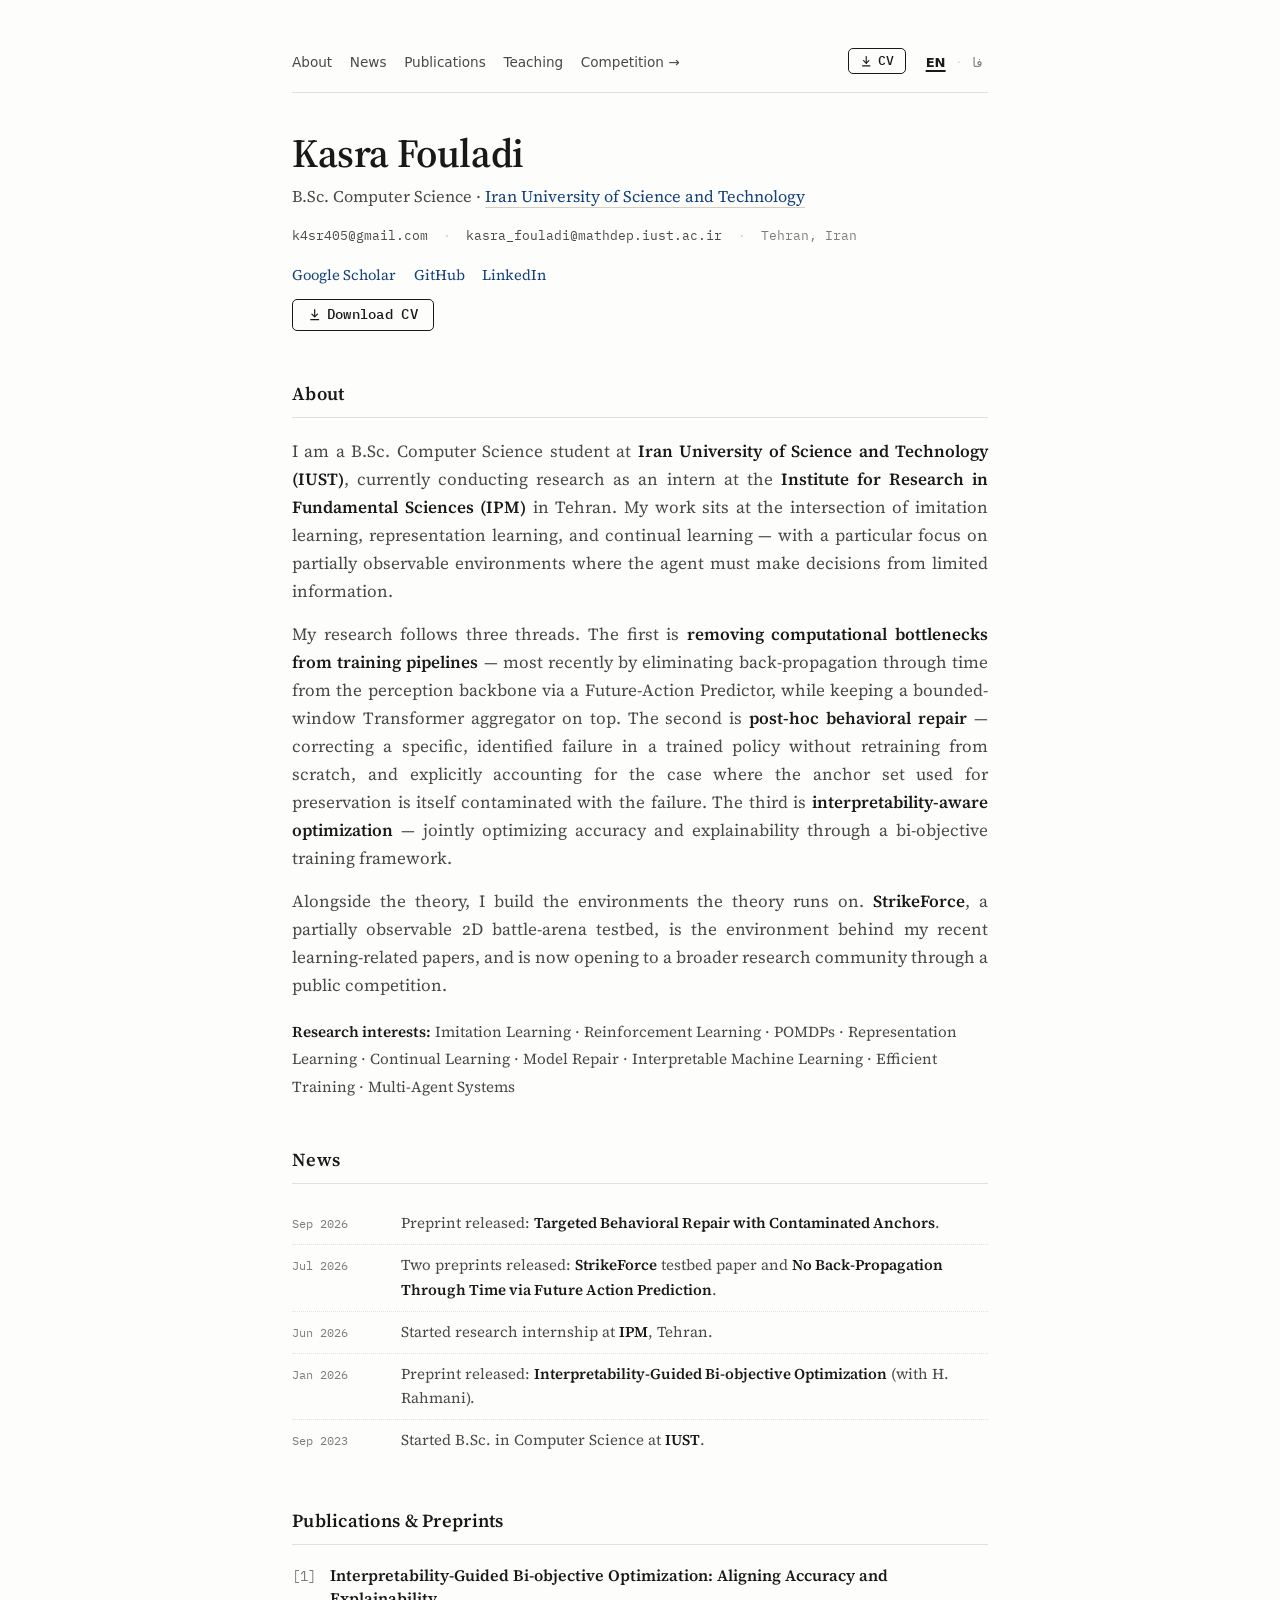
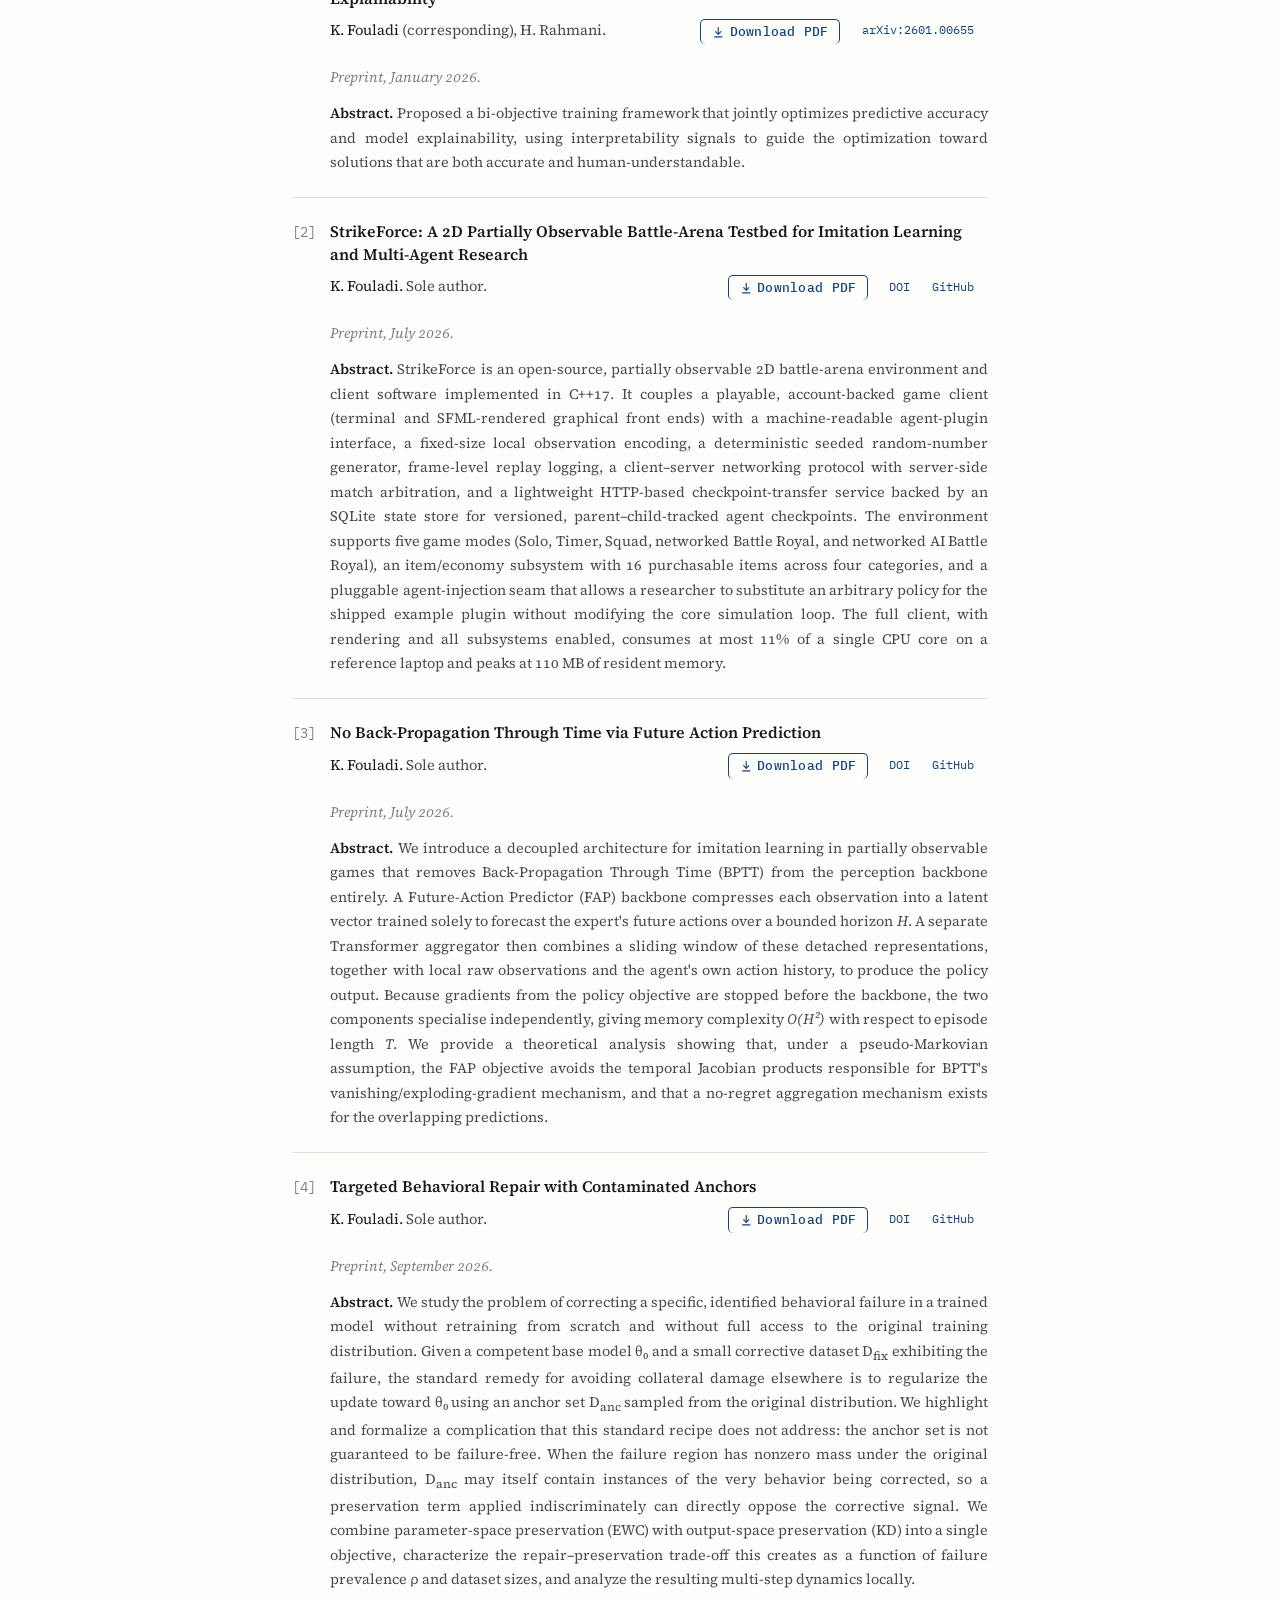
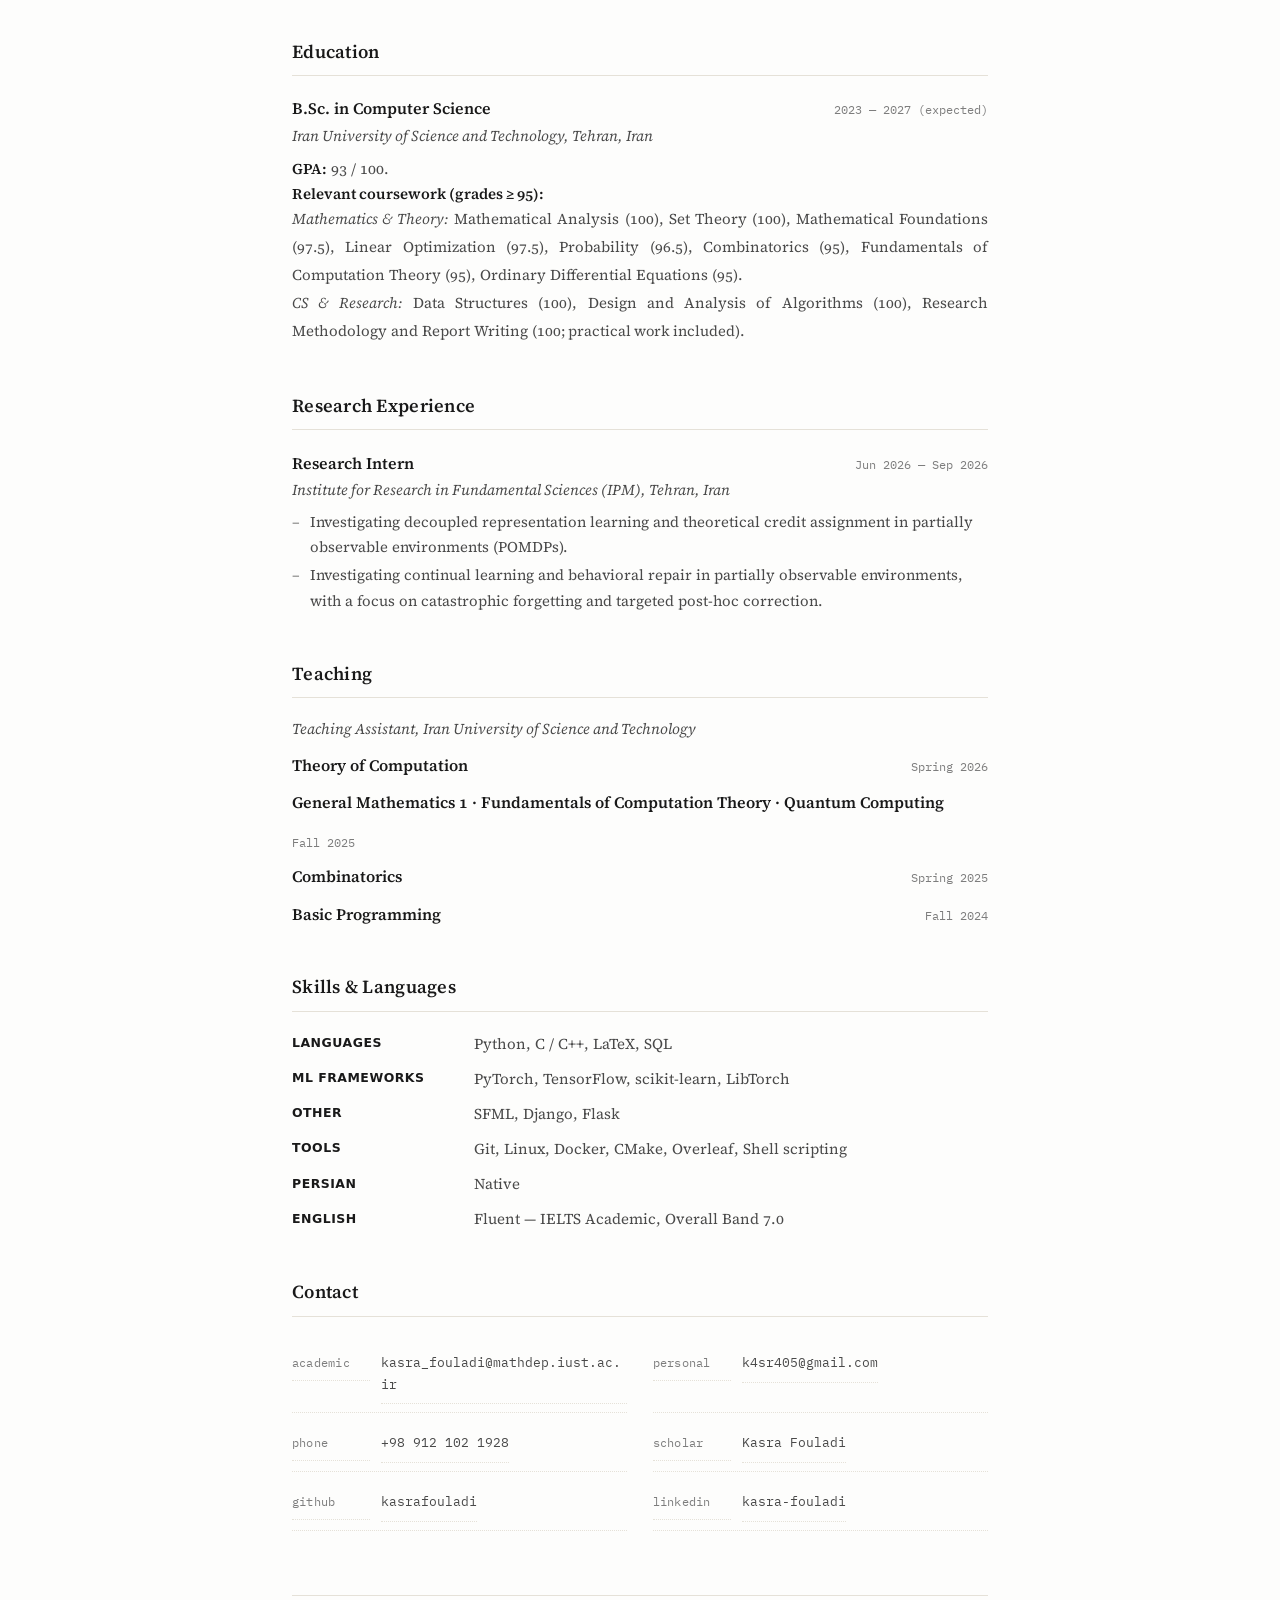
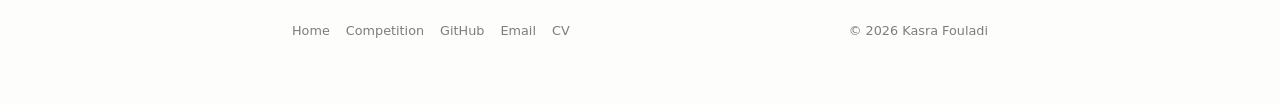
==== index.html @ b7b04e53 "Update index.html" ====
<!DOCTYPE html>
<html lang="en" dir="ltr" data-lang="en">
<head>
<meta charset="UTF-8">
<meta name="viewport" content="width=device-width, initial-scale=1, viewport-fit=cover">
<title>Kasra Fouladi</title>
<meta name="description" content="Kasra Fouladi — B.Sc. Computer Science at IUST. Research on imitation learning, POMDPs, representation learning, and continual learning.">
<link rel="icon" href="data:image/svg+xml,<svg xmlns='http://www.w3.org/2000/svg' viewBox='0 0 32 32'><rect width='32' height='32' rx='4' fill='%23fdfdfc'/><text x='16' y='23' font-family='Georgia,serif' font-size='20' font-weight='600' fill='%23191919' text-anchor='middle'>K</text></svg>">
<link rel="preconnect" href="https://fonts.googleapis.com">
<link rel="preconnect" href="https://fonts.gstatic.com" crossorigin>
<link href="https://fonts.googleapis.com/css2?family=Source+Serif+4:opsz,wght@8..60,400;8..60,500;8..60,600;8..60,700&family=IBM+Plex+Mono:wght@400;500&family=Vazirmatn:wght@400;500;600;700&display=swap" rel="stylesheet">
<link rel="stylesheet" href="style.css">

<style>
  /* ===== CV download button (inline so no need to touch style.css) ===== */
  .cv-btn{
    display:inline-flex; align-items:center; gap:.4em;
    font-family:"IBM Plex Mono", ui-monospace, monospace;
    font-size:.82rem; font-weight:500; letter-spacing:.02em;
    padding:.38em .8em;
    border:1px solid currentColor; border-radius:5px;
    text-decoration:none; color:inherit;
    line-height:1.1; box-sizing:border-box; vertical-align:middle;
    transition: background-color .15s ease, color .15s ease, transform .15s ease;
    white-space:nowrap;
  }
  .cv-btn:hover{ background:currentColor; transform: translateY(-1px); }
  .cv-btn:hover span{ color:#fdfdfc; }
  .cv-btn svg{ width:.95em; height:.95em; flex:0 0 auto; }

  .cv-btn--primary{
    font-size:.88rem;
    padding:.5em 1.05em;
  }

  .cv-inline{
    display:inline-flex; align-items:center; gap:.35em;
  }
  .cv-inline svg{ width:.9em; height:.9em; }
</style>
</head>
<body>
<div class="page">

  <!-- ============ TOPBAR ============ -->
  <div class="topbar">
    <nav class="nav" aria-label="Main">
      <a href="#about">
        <span data-lang-content="en">About</span>
        <span data-lang-content="fa">درباره</span>
      </a>
      <a href="#news">
        <span data-lang-content="en">News</span>
        <span data-lang-content="fa">اخبار</span>
      </a>
      <a href="#publications">
        <span data-lang-content="en">Publications</span>
        <span data-lang-content="fa">مقالات</span>
      </a>
      <a href="#teaching">
        <span data-lang-content="en">Teaching</span>
        <span data-lang-content="fa">تدریس</span>
      </a>
      <a href="competition.html">
        <span data-lang-content="en">Competition →</span>
        <span data-lang-content="fa">مسابقه ←</span>
      </a>
    </nav>
    <div class="right">
      <a class="cv-btn" href="CV-Kasra-Fouladi.pdf" download aria-label="Download CV">
        <svg xmlns="http://www.w3.org/2000/svg" viewBox="0 0 24 24" fill="none" stroke="currentColor" stroke-width="2.2" stroke-linecap="round" stroke-linejoin="round" aria-hidden="true">
          <path d="M12 3v12"/>
          <path d="M7 11l5 5 5-5"/>
          <path d="M5 21h14"/>
        </svg>
        <span data-lang-content="en">CV</span>
        <span data-lang-content="fa">CV</span>
      </a>
      <div class="lang-toggle" role="group" aria-label="Language">
        <button id="btn-en" aria-pressed="true">EN</button>
        <span class="sep">·</span>
        <button id="btn-fa" aria-pressed="false">فا</button>
      </div>
    </div>
  </div>

  <!-- ============ INTRO ============ -->
  <header class="intro" data-lang-content="en" dir="ltr" lang="en">
    <h1>Kasra Fouladi</h1>
    <p class="subtitle">
      B.Sc. Computer Science · <a href="https://www.iust.ac.ir/" target="_blank" rel="noopener">Iran University of Science and Technology</a>
    </p>
    <p class="contact">
      <a href="mailto:k4sr405@gmail.com">k4sr405@gmail.com</a>
      <span class="sep">·</span>
      <a href="mailto:kasra_fouladi@mathdep.iust.ac.ir">kasra_fouladi@mathdep.iust.ac.ir</a>
      <span class="sep">·</span>
      Tehran, Iran
    </p>
    <p class="quick-links">
      <a href="https://scholar.google.com/citations?user=sFi6mw8AAAAJ&hl=en" target="_blank" rel="noopener">Google Scholar</a>
      <a href="https://github.com/kasrafouladi" target="_blank" rel="noopener">GitHub</a>
      <a href="https://www.linkedin.com/in/kasra-fouladi-bba559295/" target="_blank" rel="noopener">LinkedIn</a>
    </p>
    <p class="quick-links" style="margin-top:.7rem">
      <a class="cv-btn cv-btn--primary" href="CV-Kasra-Fouladi.pdf" download>
        <svg xmlns="http://www.w3.org/2000/svg" viewBox="0 0 24 24" fill="none" stroke="currentColor" stroke-width="2.2" stroke-linecap="round" stroke-linejoin="round" aria-hidden="true">
          <path d="M12 3v12"/>
          <path d="M7 11l5 5 5-5"/>
          <path d="M5 21h14"/>
        </svg>
        <span data-lang-content="en">Download CV</span>
        <span data-lang-content="fa">دانلود CV</span>
      </a>
    </p>
  </header>

  <header class="intro" data-lang-content="fa" dir="rtl" lang="fa">
    <h1>کسری فولادی</h1>
    <p class="subtitle">
      کارشناسی علوم کامپیوتر · <a href="https://www.iust.ac.ir/" target="_blank" rel="noopener">دانشگاه علم و صنعت ایران</a>
    </p>
    <p class="contact">
      <a href="mailto:k4sr405@gmail.com">k4sr405@gmail.com</a>
      <span class="sep">·</span>
      <a href="mailto:kasra_fouladi@mathdep.iust.ac.ir">kasra_fouladi@mathdep.iust.ac.ir</a>
      <span class="sep">·</span>
      تهران، ایران
    </p>
    <p class="quick-links">
      <a href="https://scholar.google.com/citations?user=sFi6mw8AAAAJ&hl=en" target="_blank" rel="noopener">گوگل اسکالر</a>
      <a href="https://github.com/kasrafouladi" target="_blank" rel="noopener">گیت‌هاب</a>
      <a href="https://www.linkedin.com/in/kasra-fouladi-bba559295/" target="_blank" rel="noopener">لینکدین</a>
    </p>
    <p class="quick-links" style="margin-top:.7rem">
      <a class="cv-btn cv-btn--primary" href="CV-Kasra-Fouladi.pdf" download>
        <svg xmlns="http://www.w3.org/2000/svg" viewBox="0 0 24 24" fill="none" stroke="currentColor" stroke-width="2.2" stroke-linecap="round" stroke-linejoin="round" aria-hidden="true">
          <path d="M12 3v12"/>
          <path d="M7 11l5 5 5-5"/>
          <path d="M5 21h14"/>
        </svg>
        <span data-lang-content="en">Download CV</span>
        <span data-lang-content="fa">دانلود CV</span>
      </a>
    </p>
  </header>

  <!-- ============ ABOUT ============ -->
  <section class="s" id="about">
    <h2 data-lang-content="en">About</h2>
    <h2 data-lang-content="fa">درباره</h2>

    <div data-lang-content="en" dir="ltr" lang="en">
      <p class="body">I am a B.Sc. Computer Science student at <strong>Iran University of Science and Technology (IUST)</strong>, currently conducting research as an intern at the <strong>Institute for Research in Fundamental Sciences (IPM)</strong> in Tehran. My work sits at the intersection of imitation learning, representation learning, and continual learning — with a particular focus on partially observable environments where the agent must make decisions from limited information.</p>
      <p class="body">My research follows three threads. The first is <strong>removing computational bottlenecks from training pipelines</strong> — most recently by eliminating back-propagation through time from the perception backbone via a Future-Action Predictor, while keeping a bounded-window Transformer aggregator on top. The second is <strong>post-hoc behavioral repair</strong> — correcting a specific, identified failure in a trained policy without retraining from scratch, and explicitly accounting for the case where the anchor set used for preservation is itself contaminated with the failure. The third is <strong>interpretability-aware optimization</strong> — jointly optimizing accuracy and explainability through a bi-objective training framework.</p>
      <p class="body">Alongside the theory, I build the environments the theory runs on. <strong>StrikeForce</strong>, a partially observable 2D battle-arena testbed, is the environment behind my recent learning-related papers, and is now opening to a broader research community through a public competition.</p>
      <p class="interests" style="margin-top:1.2rem">
        <span class="label">Research interests:</span> Imitation Learning · Reinforcement Learning · POMDPs · Representation Learning · Continual Learning · Model Repair · Interpretable Machine Learning · Efficient Training · Multi-Agent Systems
      </p>
    </div>

    <div data-lang-content="fa" dir="rtl" lang="fa">
      <p class="body">من دانشجوی کارشناسی علوم کامپیوتر در <strong>دانشگاه علم و صنعت ایران</strong> هستم و در حال حاضر به‌عنوان کارآموز پژوهشی در <strong>پژوهشگاه دانش‌های بنیادی (IPM)</strong> تهران مشغول به فعالیت هستم. کار من در تلاقی یادگیری تقلیدی، یادگیری بازنمایی، و یادگیری پیوسته قرار دارد — با تمرکز ویژه بر محیط‌های با مشاهده‌ی جزئی، جایی که agent باید از اطلاعات محدود تصمیم بگیرد.</p>
      <p class="body">پژوهش من سه رشته دارد. رشته‌ی اول <strong>حذف گلوگاه‌های محاسباتی از خط لوله‌ی آموزش</strong> است — به‌تازگی با حذف Back-Propagation Through Time از بک‌بون ادراکی از طریق یک Future-Action Predictor، در حالی که یک Transformer aggregator با پنجره‌ی محدود روی آن نگه داشته شده. رشته‌ی دوم <strong>ترمیم رفتاری post-hoc</strong> است — تصحیح یک خطای مشخص و شناسایی‌شده در یک policy آموزش‌دیده، بدون آموزش از صفر، و با در نظر گرفتن صریح حالتی که مجموعه‌ی anchor مورد استفاده برای preservation خودش آلوده به همان خطاست. رشته‌ی سوم <strong>بهینه‌سازی آگاه از تفسیرپذیری</strong> است — بهینه‌سازی همزمان دقت و قابلیت توضیح از طریق یک چارچوب آموزش دو-هدفی.</p>
      <p class="body">در کنار تئوری، محیط‌هایی که تئوری روی آن‌ها اجرا می‌شود را هم می‌سازم. <strong>StrikeForce</strong>، یک بستر نبرد دوبعدی با مشاهده‌ی جزئی، محیطی است که پشت مقالات اخیر من در حوزه‌ی یادگیری قرار دارد، و اکنون از طریق یک مسابقه‌ی عمومی به روی جامعه‌ی گسترده‌تر پژوهش چندعامله باز می‌شود.</p>
      <p class="interests" style="margin-top:1.2rem">
        <span class="label">علایق پژوهشی:</span> یادگیری تقلیدی · یادگیری تقویتی · POMDP · یادگیری بازنمایی · یادگیری پیوسته · ترمیم مدل · یادگیری ماشین تفسیرپذیر · آموزش کارآمد · سیستم‌های چندعامله
      </p>
    </div>
  </section>

  <!-- ============ NEWS ============ -->
  <section class="s" id="news">
    <h2 data-lang-content="en">News</h2>
    <h2 data-lang-content="fa">اخبار</h2>

    <div class="news" data-lang-content="en" dir="ltr" lang="en">
      <div class="news-item"><div class="news-date">Sep 2026</div><div class="news-text">Preprint released: <strong>Targeted Behavioral Repair with Contaminated Anchors</strong>.</div></div>
      <div class="news-item"><div class="news-date">Jul 2026</div><div class="news-text">Two preprints released: <strong>StrikeForce</strong> testbed paper and <strong>No Back-Propagation Through Time via Future Action Prediction</strong>.</div></div>
      <div class="news-item"><div class="news-date">Jun 2026</div><div class="news-text">Started research internship at <strong>IPM</strong>, Tehran.</div></div>
      <div class="news-item"><div class="news-date">Jan 2026</div><div class="news-text">Preprint released: <strong>Interpretability-Guided Bi-objective Optimization</strong> (with H. Rahmani).</div></div>
      <div class="news-item"><div class="news-date">Sep 2023</div><div class="news-text">Started B.Sc. in Computer Science at <strong>IUST</strong>.</div></div>
    </div>

    <div class="news" data-lang-content="fa" dir="rtl" lang="fa">
      <div class="news-item"><div class="news-date">سپتامبر ۲۰۲۶</div><div class="news-text">پیش‌چاپ منتشر شد: <strong>Targeted Behavioral Repair with Contaminated Anchors</strong>.</div></div>
      <div class="news-item"><div class="news-date">جولای ۲۰۲۶</div><div class="news-text">دو پیش‌چاپ منتشر شد: مقاله‌ی <strong>StrikeForce</strong> و <strong>No Back-Propagation Through Time via Future Action Prediction</strong>.</div></div>
      <div class="news-item"><div class="news-date">ژوئن ۲۰۲۶</div><div class="news-text">شروع کارآموزی پژوهشی در <strong>IPM</strong>، تهران.</div></div>
      <div class="news-item"><div class="news-date">ژانویه ۲۰۲۶</div><div class="news-text">پیش‌چاپ منتشر شد: <strong>Interpretability-Guided Bi-objective Optimization</strong> (به‌همراه H. Rahmani).</div></div>
      <div class="news-item"><div class="news-date">سپتامبر ۲۰۲۳</div><div class="news-text">شروع دوره‌ی کارشناسی علوم کامپیوتر در <strong>IUST</strong>.</div></div>
    </div>
  </section>

  <!-- ============ PUBLICATIONS ============ -->
  <section class="s" id="publications">
    <h2 data-lang-content="en">Publications &amp; Preprints</h2>
    <h2 data-lang-content="fa">مقالات و پیش‌چاپ‌ها</h2>

    <div class="pubs" data-lang-content="en" dir="ltr" lang="en">

      <article class="pub">
        <div class="pub-title">Interpretability-Guided Bi-objective Optimization: Aligning Accuracy and Explainability</div>
        <div style="display:flex; align-items:center; justify-content:space-between; gap:1rem; flex-wrap:wrap; overflow:visible; padding:4px 0; margin-bottom:1.1rem;">
          <div class="pub-authors"><em>K. Fouladi</em> (corresponding), H. Rahmani.</div>
          <div class="pub-links" style="margin:0; flex-shrink:0; overflow:visible; line-height:1.4;">
            <a class="cv-btn" href="IGBO.pdf" download>
              <svg xmlns="http://www.w3.org/2000/svg" viewBox="0 0 24 24" fill="none" stroke="currentColor" stroke-width="2.2" stroke-linecap="round" stroke-linejoin="round" aria-hidden="true">
                <path d="M12 3v12"/>
                <path d="M7 11l5 5 5-5"/>
                <path d="M5 21h14"/>
              </svg>
              <span data-lang-content="en">Download PDF</span>
              <span data-lang-content="fa">دانلود PDF</span>
            </a>
            <a href="https://arxiv.org/abs/2601.00655" target="_blank" rel="noopener">arXiv:2601.00655</a>
          </div>
        </div>
        <div class="pub-venue">Preprint, January 2026.</div>
        <div class="pub-abstract"><span class="lead">Abstract.</span> Proposed a bi-objective training framework that jointly optimizes predictive accuracy and model explainability, using interpretability signals to guide the optimization toward solutions that are both accurate and human-understandable.</div>
      </article>

      <article class="pub">
        <div class="pub-title">StrikeForce: A 2D Partially Observable Battle-Arena Testbed for Imitation Learning and Multi-Agent Research</div>
        <div style="display:flex; align-items:center; justify-content:space-between; gap:1rem; flex-wrap:wrap; overflow:visible; padding:4px 0; margin-bottom:1.1rem;">
          <div class="pub-authors"><em>K. Fouladi.</em> Sole author.</div>
          <div class="pub-links" style="margin:0; flex-shrink:0; overflow:visible; line-height:1.4;">
            <a class="cv-btn" href="StrikeForce.pdf" download>
              <svg xmlns="http://www.w3.org/2000/svg" viewBox="0 0 24 24" fill="none" stroke="currentColor" stroke-width="2.2" stroke-linecap="round" stroke-linejoin="round" aria-hidden="true">
                <path d="M12 3v12"/>
                <path d="M7 11l5 5 5-5"/>
                <path d="M5 21h14"/>
              </svg>
              <span data-lang-content="en">Download PDF</span>
              <span data-lang-content="fa">دانلود PDF</span>
            </a>
            <a href="https://doi.org/10.13140/RG.2.2.24446.96326" target="_blank" rel="noopener">DOI</a>
            <a href="https://github.com/bistoyek21-ric/StrikeForce" target="_blank" rel="noopener">GitHub</a>
          </div>
        </div>
        <div class="pub-venue">Preprint, July 2026.</div>
        <div class="pub-abstract"><span class="lead">Abstract.</span> StrikeForce is an open-source, partially observable 2D battle-arena environment and client software implemented in C++17. It couples a playable, account-backed game client (terminal and SFML-rendered graphical front ends) with a machine-readable agent-plugin interface, a fixed-size local observation encoding, a deterministic seeded random-number generator, frame-level replay logging, a client–server networking protocol with server-side match arbitration, and a lightweight HTTP-based checkpoint-transfer service backed by an SQLite state store for versioned, parent–child-tracked agent checkpoints. The environment supports five game modes (Solo, Timer, Squad, networked Battle Royal, and networked AI Battle Royal), an item/economy subsystem with 16 purchasable items across four categories, and a pluggable agent-injection seam that allows a researcher to substitute an arbitrary policy for the shipped example plugin without modifying the core simulation loop. The full client, with rendering and all subsystems enabled, consumes at most 11% of a single CPU core on a reference laptop and peaks at 110 MB of resident memory.</div>
      </article>

      <article class="pub">
        <div class="pub-title">No Back-Propagation Through Time via Future Action Prediction</div>
        <div style="display:flex; align-items:center; justify-content:space-between; gap:1rem; flex-wrap:wrap; overflow:visible; padding:4px 0; margin-bottom:1.1rem;">
          <div class="pub-authors"><em>K. Fouladi.</em> Sole author.</div>
          <div class="pub-links" style="margin:0; flex-shrink:0; overflow:visible; line-height:1.4;">
            <a class="cv-btn" href="No-BPTT-via-FAP.pdf" download>
              <svg xmlns="http://www.w3.org/2000/svg" viewBox="0 0 24 24" fill="none" stroke="currentColor" stroke-width="2.2" stroke-linecap="round" stroke-linejoin="round" aria-hidden="true">
                <path d="M12 3v12"/>
                <path d="M7 11l5 5 5-5"/>
                <path d="M5 21h14"/>
              </svg>
              <span data-lang-content="en">Download PDF</span>
              <span data-lang-content="fa">دانلود PDF</span>
            </a>
            <a href="https://doi.org/10.13140/RG.2.2.18971.43049" target="_blank" rel="noopener">DOI</a>
            <a href="https://github.com/kasrafouladi/StrikeForce-No-BPTT-via-FAP" target="_blank" rel="noopener">GitHub</a>
          </div>
        </div>
        <div class="pub-venue">Preprint, July 2026.</div>
        <div class="pub-abstract"><span class="lead">Abstract.</span> We introduce a decoupled architecture for imitation learning in partially observable games that removes Back-Propagation Through Time (BPTT) from the perception backbone entirely. A Future-Action Predictor (FAP) backbone compresses each observation into a latent vector trained solely to forecast the expert's future actions over a bounded horizon <em>H</em>. A separate Transformer aggregator then combines a sliding window of these detached representations, together with local raw observations and the agent's own action history, to produce the policy output. Because gradients from the policy objective are stopped before the backbone, the two components specialise independently, giving memory complexity <em>O(H²)</em> with respect to episode length <em>T</em>. We provide a theoretical analysis showing that, under a pseudo-Markovian assumption, the FAP objective avoids the temporal Jacobian products responsible for BPTT's vanishing/exploding-gradient mechanism, and that a no-regret aggregation mechanism exists for the overlapping predictions.</div>
      </article>

      <article class="pub">
        <div class="pub-title">Targeted Behavioral Repair with Contaminated Anchors</div>
        <div style="display:flex; align-items:center; justify-content:space-between; gap:1rem; flex-wrap:wrap; overflow:visible; padding:4px 0; margin-bottom:1.1rem;">
          <div class="pub-authors"><em>K. Fouladi.</em> Sole author.</div>
          <div class="pub-links" style="margin:0; flex-shrink:0; overflow:visible; line-height:1.4;">
            <a class="cv-btn" href="Behavioral-Repair.pdf" download>
              <svg xmlns="http://www.w3.org/2000/svg" viewBox="0 0 24 24" fill="none" stroke="currentColor" stroke-width="2.2" stroke-linecap="round" stroke-linejoin="round" aria-hidden="true">
                <path d="M12 3v12"/>
                <path d="M7 11l5 5 5-5"/>
                <path d="M5 21h14"/>
              </svg>
              <span data-lang-content="en">Download PDF</span>
              <span data-lang-content="fa">دانلود PDF</span>
            </a>
            <a href="https://doi.org/10.13140/RG.2.2.11421.68328" target="_blank" rel="noopener">DOI</a>
            <a href="https://github.com/kasrafouladi/StrikeForce-No-BPTT-via-FAP" target="_blank" rel="noopener">GitHub</a>
          </div>
        </div>
        <div class="pub-venue">Preprint, September 2026.</div>
        <div class="pub-abstract"><span class="lead">Abstract.</span> We study the problem of correcting a specific, identified behavioral failure in a trained model without retraining from scratch and without full access to the original training distribution. Given a competent base model θ₀ and a small corrective dataset D<sub>fix</sub> exhibiting the failure, the standard remedy for avoiding collateral damage elsewhere is to regularize the update toward θ₀ using an anchor set D<sub>anc</sub> sampled from the original distribution. We highlight and formalize a complication that this standard recipe does not address: the anchor set is not guaranteed to be failure-free. When the failure region has nonzero mass under the original distribution, D<sub>anc</sub> may itself contain instances of the very behavior being corrected, so a preservation term applied indiscriminately can directly oppose the corrective signal. We combine parameter-space preservation (EWC) with output-space preservation (KD) into a single objective, characterize the repair–preservation trade-off this creates as a function of failure prevalence ρ and dataset sizes, and analyze the resulting multi-step dynamics locally.</div>
      </article>

    </div>

    <div class="pubs" data-lang-content="fa" dir="rtl" lang="fa">

      <article class="pub">
        <div class="pub-title">Interpretability-Guided Bi-objective Optimization: Aligning Accuracy and Explainability</div>
        <div style="display:flex; align-items:center; justify-content:space-between; gap:1rem; flex-wrap:wrap; overflow:visible; padding:4px 0; margin-bottom:1.1rem;">
          <div class="pub-authors"><em>K. Fouladi</em> (نویسنده‌ی مسئول)، H. Rahmani.</div>
          <div class="pub-links" style="margin:0; flex-shrink:0; overflow:visible; line-height:1.4;">
            <a class="cv-btn" href="IGBO.pdf" download>
              <svg xmlns="http://www.w3.org/2000/svg" viewBox="0 0 24 24" fill="none" stroke="currentColor" stroke-width="2.2" stroke-linecap="round" stroke-linejoin="round" aria-hidden="true">
                <path d="M12 3v12"/>
                <path d="M7 11l5 5 5-5"/>
                <path d="M5 21h14"/>
              </svg>
              <span data-lang-content="en">Download PDF</span>
              <span data-lang-content="fa">دانلود PDF</span>
            </a>
            <a href="https://arxiv.org/abs/2601.00655" target="_blank" rel="noopener">arXiv:2601.00655</a>
          </div>
        </div>
        <div class="pub-venue">پیش‌چاپ، ژانویه ۲۰۲۶.</div>
        <div class="pub-abstract"><span class="lead">چکیده.</span> یک چارچوب آموزش دو-هدفی پیشنهاد شده که به‌طور همزمان دقت پیش‌بینی و قابلیت توضیح مدل را بهینه می‌کند، با استفاده از سیگنال‌های تفسیرپذیری برای هدایت بهینه‌سازی به سمت جواب‌هایی که هم دقیق باشند و هم برای انسان قابل‌فهم.</div>
      </article>

      <article class="pub">
        <div class="pub-title">StrikeForce: A 2D Partially Observable Battle-Arena Testbed for Imitation Learning and Multi-Agent Research</div>
        <div style="display:flex; align-items:center; justify-content:space-between; gap:1rem; flex-wrap:wrap; overflow:visible; padding:4px 0; margin-bottom:1.1rem;">
          <div class="pub-authors"><em>K. Fouladi.</em> نویسنده‌ی تنها.</div>
          <div class="pub-links" style="margin:0; flex-shrink:0; overflow:visible; line-height:1.4;">
            <a class="cv-btn" href="StrikeForce.pdf" download>
              <svg xmlns="http://www.w3.org/2000/svg" viewBox="0 0 24 24" fill="none" stroke="currentColor" stroke-width="2.2" stroke-linecap="round" stroke-linejoin="round" aria-hidden="true">
                <path d="M12 3v12"/>
                <path d="M7 11l5 5 5-5"/>
                <path d="M5 21h14"/>
              </svg>
              <span data-lang-content="en">Download PDF</span>
              <span data-lang-content="fa">دانلود PDF</span>
            </a>
            <a href="https://doi.org/10.13140/RG.2.2.24446.96326" target="_blank" rel="noopener">DOI</a>
            <a href="https://github.com/bistoyek21-ric/StrikeForce" target="_blank" rel="noopener">GitHub</a>
          </div>
        </div>
        <div class="pub-venue">پیش‌چاپ، جولای ۲۰۲۶.</div>
        <div class="pub-abstract"><span class="lead">چکیده.</span> StrikeForce یک محیط نبرد دوبعدی متن‌باز با مشاهده‌ی جزئی و نرم‌افزار کلاینت آن است که با C++17 پیاده‌سازی شده. این محیط یک کلاینت بازی قابل‌بازیِ متصل به حساب کاربری (با فرانت‌اندهای ترمینال و گرافیکی مبتنی بر SFML) را با یک رابط قابل‌خواندن برای ماشین برای پلاگین agent، یک انکودینگ مشاهده‌ی محلی با اندازه‌ی ثابت، یک مولد اعداد تصادفی با seed مشخص، لاگ‌گیری replay در سطح فریم، یک پروتکل شبکه‌ی client-server با داوری Match در سمت سرور، و یک سرویس سبک انتقال checkpoint مبتنی بر HTTP با پشتیبان SQLite برای checkpointهای نسخه‌دار با شجره‌نامه‌ی parent-child جفت می‌کند. این محیط از پنج حالت بازی پشتیبانی می‌کند، یک زیرسیستم آیتم/اقتصاد با ۱۶ آیتم قابل خرید در چهار دسته دارد، و یک درز پلاگین‌پذیر برای تزریق agent فراهم می‌کند که به پژوهشگر اجازه می‌دهد یک policy دلخواه را بدون تغییر دادن حلقه‌ی شبیه‌سازی اصلی جایگزین پلاگین نمونه‌ی ارائه‌شده کند.</div>
      </article>

      <article class="pub">
        <div class="pub-title">No Back-Propagation Through Time via Future Action Prediction</div>
        <div style="display:flex; align-items:center; justify-content:space-between; gap:1rem; flex-wrap:wrap; overflow:visible; padding:4px 0; margin-bottom:1.1rem;">
          <div class="pub-authors"><em>K. Fouladi.</em> نویسنده‌ی تنها.</div>
          <div class="pub-links" style="margin:0; flex-shrink:0; overflow:visible; line-height:1.4;">
            <a class="cv-btn" href="No-BPTT-via-FAP.pdf" download>
              <svg xmlns="http://www.w3.org/2000/svg" viewBox="0 0 24 24" fill="none" stroke="currentColor" stroke-width="2.2" stroke-linecap="round" stroke-linejoin="round" aria-hidden="true">
                <path d="M12 3v12"/>
                <path d="M7 11l5 5 5-5"/>
                <path d="M5 21h14"/>
              </svg>
              <span data-lang-content="en">Download PDF</span>
              <span data-lang-content="fa">دانلود PDF</span>
            </a>
            <a href="https://doi.org/10.13140/RG.2.2.18971.43049" target="_blank" rel="noopener">DOI</a>
            <a href="https://github.com/kasrafouladi/StrikeForce-No-BPTT-via-FAP" target="_blank" rel="noopener">GitHub</a>
          </div>
        </div>
        <div class="pub-venue">پیش‌چاپ، جولای ۲۰۲۶.</div>
        <div class="pub-abstract"><span class="lead">چکیده.</span> ما یک معماری جداشده برای یادگیری تقلیدی در بازی‌های با مشاهده‌ی جزئی معرفی می‌کنیم که Back-Propagation Through Time (BPTT) را به‌طور کامل از بک‌بون ادراکی حذف می‌کند. یک بک‌بون Future-Action Predictor (FAP) هر مشاهده را به یک بردار نهفته فشرده می‌کند که تنها برای پیش‌بینی اکشن‌های آینده‌ی خبره در یک افق کراندار <em>H</em> آموزش دیده است. سپس یک Transformer aggregator جداگانه، یک پنجره‌ی لغزان از این بازنمایی‌های جدا‌شده را، همراه با مشاهدات خام محلی و تاریخچه‌ی اکشن خود agent، ترکیب می‌کند تا خروجی policy را تولید کند. ما یک تحلیل نظری ارائه می‌دهیم که نشان می‌دهد، تحت یک فرض شبه-مارکوفی، هدف FAP از ضرب‌های ژاکوبی زمانی که مسئول مکانیزم گرادیان ناپدیدشونده/منفجرشونده‌ی BPTT هستند اجتناب می‌کند.</div>
      </article>

      <article class="pub">
        <div class="pub-title">Targeted Behavioral Repair with Contaminated Anchors</div>
        <div style="display:flex; align-items:center; justify-content:space-between; gap:1rem; flex-wrap:wrap; overflow:visible; padding:4px 0; margin-bottom:1.1rem;">
          <div class="pub-authors"><em>K. Fouladi.</em> نویسنده‌ی تنها.</div>
          <div class="pub-links" style="margin:0; flex-shrink:0; overflow:visible; line-height:1.4;">
            <a class="cv-btn" href="Behavioral-Repair.pdf" download>
              <svg xmlns="http://www.w3.org/2000/svg" viewBox="0 0 24 24" fill="none" stroke="currentColor" stroke-width="2.2" stroke-linecap="round" stroke-linejoin="round" aria-hidden="true">
                <path d="M12 3v12"/>
                <path d="M7 11l5 5 5-5"/>
                <path d="M5 21h14"/>
              </svg>
              <span data-lang-content="en">Download PDF</span>
              <span data-lang-content="fa">دانلود PDF</span>
            </a>
            <a href="https://doi.org/10.13140/RG.2.2.11421.68328" target="_blank" rel="noopener">DOI</a>
            <a href="https://github.com/kasrafouladi/StrikeForce-No-BPTT-via-FAP" target="_blank" rel="noopener">GitHub</a>
          </div>
        </div>
        <div class="pub-venue">پیش‌چاپ، سپتامبر ۲۰۲۶.</div>
        <div class="pub-abstract"><span class="lead">چکیده.</span> ما مسئله‌ی تصحیح یک خطای رفتاری مشخص و شناسایی‌شده در یک مدل آموزش‌دیده را بدون آموزش از صفر و بدون دسترسی کامل به توزیع اصلی آموزش مطالعه می‌کنیم. با داشتن یک مدل پایه‌ی توانمند θ₀ و یک دیتاست تصحیح کوچک D<sub>fix</sub> که خطا را نشان می‌دهد، درمان استاندارد برای جلوگیری از آسیب جانبی در جاهای دیگر، منظم‌سازی به‌روزرسانی به سمت θ₀ با استفاده از یک مجموعه‌ی anchor نمونه‌گیری‌شده از توزیع اصلی است. ما یک پیچیدگی را که این دستور استاندارد به آن رسیدگی نمی‌کند برجسته و صورت‌بندی می‌کنیم: مجموعه‌ی anchor تضمین‌شده عاری از خطا نیست.</div>
      </article>

    </div>
  </section>

  <!-- ============ EDUCATION ============ -->
  <section class="s" id="education">
    <h2 data-lang-content="en">Education</h2>
    <h2 data-lang-content="fa">تحصیلات</h2>

    <div class="entry" data-lang-content="en" dir="ltr" lang="en">
      <div class="entry-head">
        <span class="entry-title">B.Sc. in Computer Science</span>
        <span class="entry-date">2023 — 2027 (expected)</span>
      </div>
      <div class="entry-sub">Iran University of Science and Technology, Tehran, Iran</div>
      <p class="body" style="font-size:0.94rem; margin-top:0.5rem">
        <strong>GPA:</strong> 93 / 100. <br>
        <strong>Relevant coursework (grades ≥ 95):</strong><br>
        <em>Mathematics &amp; Theory:</em>
        Mathematical Analysis <span class="courses grade">(100)</span>,
        Set Theory <span class="courses grade">(100)</span>,
        Mathematical Foundations <span class="courses grade">(97.5)</span>,
        Linear Optimization <span class="courses grade">(97.5)</span>,
        Probability <span class="courses grade">(96.5)</span>,
        Combinatorics <span class="courses grade">(95)</span>,
        Fundamentals of Computation Theory <span class="courses grade">(95)</span>,
        Ordinary Differential Equations <span class="courses grade">(95)</span>.
        <br>
        <em>CS &amp; Research:</em>
        Data Structures <span class="courses grade">(100)</span>,
        Design and Analysis of Algorithms <span class="courses grade">(100)</span>,
        Research Methodology and Report Writing <span class="courses grade">(100; practical work included)</span>.
      </p>
    </div>

    <div class="entry" data-lang-content="fa" dir="rtl" lang="fa">
      <div class="entry-head">
        <span class="entry-title">کارشناسی علوم کامپیوتر</span>
        <span class="entry-date">۲۰۲۳ — ۲۰۲۷ (مورد انتظار)</span>
      </div>
      <div class="entry-sub">دانشگاه علم و صنعت ایران، تهران، ایران</div>
      <p class="body" style="font-size:0.94rem; margin-top:0.5rem">
        <strong>معدل:</strong> ۹۳ از ۱۰۰. <br>
        <strong>دروس مرتبط (نمرات ۹۵+):</strong><br>
        <em>ریاضی و نظریه:</em>
        آنالیز ریاضی <span class="courses grade">(۱۰۰)</span>،
        نظریه‌ی مجموعه‌ها <span class="courses grade">(۱۰۰)</span>،
        مبانی ریاضی <span class="courses grade">(۹۷.۵)</span>،
        بهینه‌سازی خطی <span class="courses grade">(۹۷.۵)</span>،
        احتمال <span class="courses grade">(۹۶.۵)</span>،
        ترکیبیات <span class="courses grade">(۹۵)</span>،
        مبانی نظریه‌ی محاسبه <span class="courses grade">(۹۵)</span>،
        معادلات دیفرانسیل معمولی <span class="courses grade">(۹۵)</span>.
        <br>
        <em>علوم کامپیوتر و پژوهش:</em>
        ساختمان داده <span class="courses grade">(۱۰۰)</span>،
        طراحی و تحلیل الگوریتم‌ها <span class="courses grade">(۱۰۰)</span>،
        روش تحقیق و گزارش‌نویسی <span class="courses grade">(۱۰۰؛ شامل بخش عملی)</span>.
      </p>
    </div>
  </section>

  <!-- ============ RESEARCH EXPERIENCE ============ -->
  <section class="s" id="experience">
    <h2 data-lang-content="en">Research Experience</h2>
    <h2 data-lang-content="fa">تجربه‌ی پژوهشی</h2>

    <div class="entry" data-lang-content="en" dir="ltr" lang="en">
      <div class="entry-head">
        <span class="entry-title">Research Intern</span>
        <span class="entry-date">Jun 2026 — Sep 2026</span>
      </div>
      <div class="entry-sub">Institute for Research in Fundamental Sciences (IPM), Tehran, Iran</div>
      <ul>
        <li>Investigating decoupled representation learning and theoretical credit assignment in partially observable environments (POMDPs).</li>
        <li>Investigating continual learning and behavioral repair in partially observable environments, with a focus on catastrophic forgetting and targeted post-hoc correction.</li>
      </ul>
    </div>

    <div class="entry" data-lang-content="fa" dir="rtl" lang="fa">
      <div class="entry-head">
        <span class="entry-title">کارآموز پژوهشی</span>
        <span class="entry-date">ژوئن ۲۰۲۶ — سپتامبر ۲۰۲۶</span>
      </div>
      <div class="entry-sub">پژوهشگاه دانش‌های بنیادی (IPM)، تهران، ایران</div>
      <ul>
        <li>بررسی یادگیری بازنمایی جداشده و تخصیص اعتبار نظری در محیط‌های با مشاهده‌ی جزئی (POMDP).</li>
        <li>بررسی یادگیری پیوسته و ترمیم رفتاری در محیط‌های با مشاهده‌ی جزئی، با تمرکز بر فراموشی فاجعه‌بار و تصحیح هدفمند post-hoc.</li>
      </ul>
    </div>
  </section>

  <!-- ============ TEACHING ============ -->
  <section class="s" id="teaching">
    <h2 data-lang-content="en">Teaching</h2>
    <h2 data-lang-content="fa">تجربه‌ی تدریس</h2>

    <div class="entry" data-lang-content="en" dir="ltr" lang="en">
      <div class="entry-sub" style="margin-bottom:0.6rem">Teaching Assistant, Iran University of Science and Technology</div>
      <div class="entry-head"><span class="entry-title">Theory of Computation</span><span class="entry-date">Spring 2026</span></div>
      <div class="entry-head" style="margin-top:0.7rem"><span class="entry-title">General Mathematics 1 · Fundamentals of Computation Theory · Quantum Computing</span><span class="entry-date">Fall 2025</span></div>
      <div class="entry-head" style="margin-top:0.7rem"><span class="entry-title">Combinatorics</span><span class="entry-date">Spring 2025</span></div>
      <div class="entry-head" style="margin-top:0.7rem"><span class="entry-title">Basic Programming</span><span class="entry-date">Fall 2024</span></div>
    </div>

    <div class="entry" data-lang-content="fa" dir="rtl" lang="fa">
      <div class="entry-sub" style="margin-bottom:0.6rem">دستیار آموزشی، دانشگاه علم و صنعت ایران</div>
      <div class="entry-head"><span class="entry-title">نظریه‌ی زبان‌ها و ماشین‌ها</span><span class="entry-date">بهار ۲۰۲۶</span></div>
      <div class="entry-head" style="margin-top:0.7rem"><span class="entry-title">ریاضی عمومی ۱ · مبانی نظریه‌ی محاسبه · محاسبات کوانتومی</span><span class="entry-date">پاییز ۲۰۲۵</span></div>
      <div class="entry-head" style="margin-top:0.7rem"><span class="entry-title">ترکیبیات</span><span class="entry-date">بهار ۲۰۲۵</span></div>
      <div class="entry-head" style="margin-top:0.7rem"><span class="entry-title">برنامه‌نویسی مقدماتی</span><span class="entry-date">پاییز ۲۰۲۴</span></div>
    </div>
  </section>

  <!-- ============ SKILLS ============ -->
  <section class="s" id="skills">
    <h2 data-lang-content="en">Skills &amp; Languages</h2>
    <h2 data-lang-content="fa">مهارت‌ها و زبان‌ها</h2>

    <dl class="dl" data-lang-content="en" dir="ltr" lang="en">
      <dt>Languages</dt>
      <dd>Python, C / C++, LaTeX, SQL</dd>
      <dt>ML Frameworks</dt>
      <dd>PyTorch, TensorFlow, scikit-learn, LibTorch</dd>
      <dt>Other</dt>
      <dd>SFML, Django, Flask</dd>
      <dt>Tools</dt>
      <dd>Git, Linux, Docker, CMake, Overleaf, Shell scripting</dd>
      <dt>Persian</dt>
      <dd>Native</dd>
      <dt>English</dt>
      <dd>Fluent — IELTS Academic, Overall Band 7.0</dd>
    </dl>

    <dl class="dl" data-lang-content="fa" dir="rtl" lang="fa">
      <dt>زبان‌های برنامه‌نویسی</dt>
      <dd>Python، C / C++، LaTeX، SQL</dd>
      <dt>فریم‌ورک‌های یادگیری ماشین</dt>
      <dd>PyTorch، TensorFlow، scikit-learn، LibTorch</dd>
      <dt>سایر</dt>
      <dd>SFML، Django، Flask</dd>
      <dt>ابزارها</dt>
      <dd>Git، Linux، Docker، CMake، Overleaf، Shell scripting</dd>
      <dt>فارسی</dt>
      <dd>زبان مادری</dd>
      <dt>انگلیسی</dt>
      <dd>مسلط — آیلتس آکادمیک، نمره‌ی کل ۷.۰</dd>
    </dl>
  </section>

  <!-- ============ CONTACT ============ -->
  <section class="s" id="contact">
    <h2 data-lang-content="en">Contact</h2>
    <h2 data-lang-content="fa">تماس</h2>

    <div class="contact-list" data-lang-content="en" dir="ltr" lang="en">
      <a href="mailto:kasra_fouladi@mathdep.iust.ac.ir"><span class="k">academic</span><span class="v">kasra_fouladi@mathdep.iust.ac.ir</span></a>
      <a href="mailto:k4sr405@gmail.com"><span class="k">personal</span><span class="v">k4sr405@gmail.com</span></a>
      <a href="tel:+989121021928"><span class="k">phone</span><span class="v">+98 912 102 1928</span></a>
      <a href="https://scholar.google.com/citations?user=sFi6mw8AAAAJ&hl=en" target="_blank" rel="noopener"><span class="k">scholar</span><span class="v">Kasra Fouladi</span></a>
      <a href="https://github.com/kasrafouladi" target="_blank" rel="noopener"><span class="k">github</span><span class="v">kasrafouladi</span></a>
      <a href="https://www.linkedin.com/in/kasra-fouladi-bba559295/" target="_blank" rel="noopener"><span class="k">linkedin</span><span class="v">kasra-fouladi</span></a>
    </div>

    <div class="contact-list" data-lang-content="fa" dir="rtl" lang="fa">
      <a href="mailto:kasra_fouladi@mathdep.iust.ac.ir"><span class="k">دانشگاهی</span><span class="v">kasra_fouladi@mathdep.iust.ac.ir</span></a>
      <a href="mailto:k4sr405@gmail.com"><span class="k">شخصی</span><span class="v">k4sr405@gmail.com</span></a>
      <a href="tel:+989121021928"><span class="k">تلفن</span><span class="v">+98 912 102 1928</span></a>
      <a href="https://scholar.google.com/citations?user=sFi6mw8AAAAJ&hl=en" target="_blank" rel="noopener"><span class="k">اسکالر</span><span class="v">Kasra Fouladi</span></a>
      <a href="https://github.com/kasrafouladi" target="_blank" rel="noopener"><span class="k">گیت‌هاب</span><span class="v">kasrafouladi</span></a>
      <a href="https://www.linkedin.com/in/kasra-fouladi-bba559295/" target="_blank" rel="noopener"><span class="k">لینکدین</span><span class="v">kasra-fouladi</span></a>
    </div>
  </section>

  <!-- ============ FOOTER ============ -->
  <footer>
    <div class="links">
      <a href="index.html">Home</a>
      <a href="competition.html">
        <span data-lang-content="en">Competition</span>
        <span data-lang-content="fa">مسابقه</span>
      </a>
      <a href="https://github.com/kasrafouladi" target="_blank" rel="noopener">GitHub</a>
      <a href="mailto:k4sr405@gmail.com">Email</a>
      <a href="CV-Kasra-Fouladi.pdf" download>CV</a>
    </div>
    <div>© 2026 Kasra Fouladi</div>
  </footer>

</div>

<script>
(function () {
  var root = document.documentElement;
  var btnEn = document.getElementById('btn-en');
  var btnFa = document.getElementById('btn-fa');

  function setLang(lang) {
    root.setAttribute('data-lang', lang);
    root.setAttribute('lang', lang);
    root.setAttribute('dir', lang === 'fa' ? 'rtl' : 'ltr');
    btnEn.setAttribute('aria-pressed', String(lang === 'en'));
    btnFa.setAttribute('aria-pressed', String(lang === 'fa'));
    try { localStorage.setItem('sf-lang', lang); } catch (e) {}
  }

  try {
    var saved = localStorage.getItem('sf-lang');
    if (saved === 'fa' || saved === 'en') setLang(saved);
  } catch (e) {}

  btnEn.addEventListener('click', function () { setLang('en'); });
  btnFa.addEventListener('click', function () { setLang('fa'); });
})();
</script>
</body>
</html>
---- style.css ----
/* ============================================================
   Kasra Fouladi — Academic personal site
   Shared stylesheet
   ============================================================ */

/* ---- Reset ---- */
*, *::before, *::after { box-sizing: border-box; margin: 0; padding: 0; }

/* ---- Tokens ---- */
:root {
  --bg: #fdfdfc;
  --bg-soft: #f7f5ef;
  --ink: #191919;
  --ink-soft: #494949;
  --ink-mute: #7d7d7d;
  --rule: #e5e1d8;
  --rule-strong: #d4cec1;
  --link: #14417a;
  --link-hover: #0a2547;
  --accent: #8b1a1a;
  --code-bg: #f0eee6;

  --serif: 'Source Serif 4', Georgia, 'Times New Roman', Times, serif;
  --sans: -apple-system, BlinkMacSystemFont, 'Segoe UI', Roboto, system-ui, sans-serif;
  --mono: 'IBM Plex Mono', ui-monospace, 'SF Mono', Menlo, Consolas, monospace;
  --fa: 'Vazirmatn', Tahoma, 'Segoe UI', sans-serif;

  --content: 760px;
  --pad: clamp(1.1rem, 4vw, 2rem);
}

/* ---- Base ---- */
html {
  -webkit-text-size-adjust: 100%;
  scroll-behavior: smooth;
  scroll-padding-top: 1rem;
}

body {
  background: var(--bg);
  color: var(--ink);
  font-family: var(--serif);
  font-size: 17px;
  line-height: 1.65;
  font-feature-settings: 'kern', 'liga', 'onum';
  text-rendering: optimizeLegibility;
  -webkit-font-smoothing: antialiased;
  -moz-osx-font-smoothing: grayscale;
}

/* ---- Links ---- */
a {
  color: var(--link);
  text-decoration: none;
  border-bottom: 1px solid transparent;
  transition: color 0.15s, border-color 0.15s;
}
a:hover { color: var(--link-hover); border-bottom-color: currentColor; }

/* ---- Layout ---- */
.page {
  max-width: var(--content);
  margin: 0 auto;
  padding: clamp(1.6rem, 5vw, 3rem) var(--pad) 4rem;
}

/* ---- Topbar ---- */
.topbar {
  display: flex;
  justify-content: space-between;
  align-items: baseline;
  flex-wrap: wrap;
  gap: 0.6rem 1.2rem;
  padding-bottom: 1rem;
  margin-bottom: 2.4rem;
  border-bottom: 1px solid var(--rule);
  font-family: var(--sans);
  font-size: 0.85rem;
}
.topbar .nav {
  display: flex;
  flex-wrap: wrap;
  gap: 0.2rem 1.1rem;
  align-items: baseline;
}
.topbar .nav a {
  color: var(--ink-soft);
  border-bottom: none;
}
.topbar .nav a:hover { color: var(--link); }
.topbar .nav a.here { color: var(--ink); font-weight: 600; }
.topbar .right {
  display: flex;
  align-items: baseline;
  gap: 0.9rem;
}
.lang-toggle {
  display: inline-flex;
  align-items: baseline;
  gap: 0.35rem;
  font-family: var(--sans);
  font-size: 0.82rem;
}
.lang-toggle button {
  background: none;
  border: none;
  cursor: pointer;
  padding: 0.1rem 0.35rem;
  color: var(--ink-mute);
  font: inherit;
  border-radius: 2px;
}
.lang-toggle button:hover { color: var(--ink); }
.lang-toggle button[aria-pressed="true"] {
  color: var(--ink);
  font-weight: 600;
  text-decoration: underline;
  text-decoration-thickness: 2px;
  text-underline-offset: 3px;
}
.lang-toggle .sep { color: var(--rule-strong); }

/* ---- Intro ---- */
.intro { margin-bottom: 3rem; }
.intro h1 {
  font-family: var(--serif);
  font-weight: 600;
  font-size: clamp(1.9rem, 5vw, 2.5rem);
  line-height: 1.12;
  letter-spacing: -0.01em;
  margin-bottom: 0.5rem;
}
.intro .subtitle {
  font-size: 1.02rem;
  color: var(--ink-soft);
  line-height: 1.55;
}
.intro .subtitle a { border-bottom-color: var(--rule-strong); }
.intro .subtitle a:hover { border-bottom-color: var(--link); }
.intro .contact {
  margin-top: 0.9rem;
  font-family: var(--mono);
  font-size: 0.8rem;
  color: var(--ink-mute);
  line-height: 1.8;
}
.intro .contact a {
  color: var(--ink-soft);
  border-bottom: none;
}
.intro .contact a:hover { color: var(--link); }
.intro .sep { color: var(--rule-strong); margin: 0 0.45rem; }
.intro .quick-links {
  margin-top: 1rem;
  display: flex;
  flex-wrap: wrap;
  gap: 0.35rem 1.1rem;
  font-size: 0.92rem;
}

/* ---- Sections ---- */
section.s { margin-bottom: 2.8rem; }
section.s > h2 {
  font-family: var(--serif);
  font-weight: 600;
  font-size: 1.15rem;
  letter-spacing: 0.015em;
  padding-bottom: 0.5rem;
  margin-bottom: 1.2rem;
  border-bottom: 1px solid var(--rule);
  color: var(--ink);
}

p.body {
  margin-bottom: 0.9rem;
  color: var(--ink-soft);
  text-align: justify;
  hyphens: auto;
}
p.body strong { color: var(--ink); font-weight: 600; }
p.body em { font-style: italic; }

/* ---- Interests ---- */
.interests {
  font-size: 0.95rem;
  color: var(--ink-soft);
  line-height: 1.8;
}
.interests .label { color: var(--ink); font-weight: 600; }

/* ---- News ---- */
.news { font-size: 0.94rem; }
.news-item {
  display: grid;
  grid-template-columns: 90px 1fr;
  gap: 1.2rem;
  padding: 0.5rem 0;
  border-bottom: 1px dotted var(--rule);
}
.news-item:last-child { border-bottom: none; }
.news-date {
  font-family: var(--mono);
  font-size: 0.76rem;
  color: var(--ink-mute);
  padding-top: 0.18rem;
  white-space: nowrap;
}
.news-text { color: var(--ink-soft); }
.news-text strong { color: var(--ink); font-weight: 600; }

/* ---- Publications ---- */
.pubs { counter-reset: pub; }
.pub {
  position: relative;
  padding-left: 2.4rem;
  padding-bottom: 1.4rem;
  margin-bottom: 1.4rem;
  border-bottom: 1px solid var(--rule);
  counter-increment: pub;
}
.pub:last-child { border-bottom: none; padding-bottom: 0; }
.pub::before {
  content: "[" counter(pub) "]";
  position: absolute;
  left: 0;
  top: 0.05rem;
  font-family: var(--mono);
  font-size: 0.85rem;
  color: var(--ink-mute);
}
.pub-title {
  font-weight: 600;
  font-size: 1rem;
  line-height: 1.4;
  margin-bottom: 0.3rem;
  color: var(--ink);
}
.pub-authors {
  font-size: 0.92rem;
  color: var(--ink-soft);
  margin-bottom: 0.15rem;
}
.pub-authors em { font-style: normal; color: var(--ink); }
.pub-venue {
  font-size: 0.9rem;
  color: var(--ink-mute);
  font-style: italic;
}
.pub-links {
  margin-top: 0.4rem;
  font-family: var(--mono);
  font-size: 0.76rem;
}
.pub-links a {
  margin-right: 0.9rem;
  border-bottom: none;
  color: var(--link);
}
.pub-links a:hover { color: var(--link-hover); text-decoration: underline; }
.pub-abstract {
  margin-top: 0.7rem;
  font-size: 0.9rem;
  color: var(--ink-soft);
  line-height: 1.7;
  text-align: justify;
  hyphens: auto;
}
.pub-abstract .lead { color: var(--ink); font-weight: 600; }

/* ---- Entry (education, experience, teaching) ---- */
.entry { margin-bottom: 1.5rem; }
.entry:last-child { margin-bottom: 0; }
.entry-head {
  display: flex;
  justify-content: space-between;
  align-items: baseline;
  gap: 1rem;
  flex-wrap: wrap;
  margin-bottom: 0.15rem;
}
.entry-title { font-weight: 600; font-size: 1rem; color: var(--ink); }
.entry-date {
  font-family: var(--mono);
  font-size: 0.78rem;
  color: var(--ink-mute);
  white-space: nowrap;
}
.entry-sub {
  font-size: 0.94rem;
  color: var(--ink-soft);
  font-style: italic;
  margin-bottom: 0.4rem;
}
.entry ul { list-style: none; padding-left: 0; margin-top: 0.4rem; }
.entry ul li {
  position: relative;
  padding-left: 1.1rem;
  font-size: 0.93rem;
  color: var(--ink-soft);
  line-height: 1.7;
  margin-bottom: 0.2rem;
}
.entry ul li::before {
  content: "–";
  position: absolute;
  left: 0;
  color: var(--ink-mute);
}

/* ---- Courses ---- */
.courses {
  font-size: 0.92rem;
  color: var(--ink-soft);
  line-height: 1.9;
}
.courses .grade {
  font-family: var(--mono);
  font-size: 0.8rem;
  color: var(--ink-mute);
}

/* ---- Definition list ---- */
.dl {
  display: grid;
  grid-template-columns: 160px 1fr;
  gap: 0.55rem 1.4rem;
  font-size: 0.94rem;
}
.dl dt {
  color: var(--ink);
  font-family: var(--sans);
  font-size: 0.78rem;
  font-weight: 600;
  text-transform: uppercase;
  letter-spacing: 0.04em;
  padding-top: 0.15rem;
}
.dl dd { color: var(--ink-soft); line-height: 1.75; }

/* ---- Contact list ---- */
.contact-list {
  display: grid;
  grid-template-columns: repeat(auto-fit, minmax(220px, 1fr));
  gap: 0.2rem 1.6rem;
  font-size: 0.94rem;
}
.contact-list a,
.contact-list span {
  display: flex;
  gap: 0.7rem;
  align-items: baseline;
  border-bottom: 1px dotted var(--rule);
  padding: 0.5rem 0;
  color: var(--ink-soft);
  border-top: none;
  border-left: none;
  border-right: none;
}
.contact-list a:hover {
  color: var(--link);
  border-bottom-color: var(--link);
}
.contact-list .k {
  font-family: var(--mono);
  font-size: 0.72rem;
  color: var(--ink-mute);
  min-width: 78px;
  letter-spacing: 0.02em;
}
.contact-list .v {
  font-family: var(--mono);
  font-size: 0.82rem;
  word-break: break-all;
}

/* ---- Inline code ---- */
code {
  font-family: var(--mono);
  font-size: 0.88em;
  background: var(--code-bg);
  padding: 0.08em 0.35em;
  border-radius: 2px;
  color: var(--ink);
}

/* ---- Footer ---- */
footer {
  margin-top: 4rem;
  padding-top: 1.5rem;
  border-top: 1px solid var(--rule);
  font-family: var(--sans);
  font-size: 0.8rem;
  color: var(--ink-mute);
  display: flex;
  justify-content: space-between;
  align-items: baseline;
  flex-wrap: wrap;
  gap: 0.8rem 1.5rem;
}
footer a { color: var(--ink-mute); border-bottom: none; }
footer a:hover { color: var(--link); }
footer .links { display: flex; gap: 1rem; flex-wrap: wrap; }

/* ---- Language switching ---- */
html[data-lang="en"] [data-lang-content="fa"] { display: none; }
html[data-lang="fa"] [data-lang-content="en"] { display: none; }

/* ---- RTL / Persian ---- */
html[dir="rtl"] body { font-family: var(--fa); }
html[dir="rtl"] .intro h1,
html[dir="rtl"] section.s > h2 { font-family: var(--fa); font-weight: 700; letter-spacing: 0; }
html[dir="rtl"] p.body,
html[dir="rtl"] .pub-abstract { text-align: right; }
html[dir="rtl"] .news-item { grid-template-columns: 1fr 90px; }
html[dir="rtl"] .news-date { text-align: left; padding-top: 0; }
html[dir="rtl"] .pub { padding-left: 0; padding-right: 2.4rem; }
html[dir="rtl"] .pub::before { left: auto; right: 0; }
html[dir="rtl"] .pub-links a { margin-right: 0; margin-left: 0.9rem; }
html[dir="rtl"] .entry ul li { padding-left: 0; padding-right: 1.1rem; }
html[dir="rtl"] .entry ul li::before { left: auto; right: 0; }

/* ---- Mobile ---- */
@media (max-width: 520px) {
  body { font-size: 16px; }
  .page { padding: 1.4rem 1.1rem 3rem; }
  .intro h1 { font-size: 1.9rem; }
  .news-item { grid-template-columns: 1fr; gap: 0.15rem; }
  .news-date { padding-top: 0; }
  .dl { grid-template-columns: 1fr; gap: 0.15rem 0; }
  .dl dt { padding-top: 0.7rem; }
  .pub { padding-left: 1.7rem; }
  .pub::before { font-size: 0.76rem; }
  .topbar .nav { font-size: 0.8rem; gap: 0.15rem 0.85rem; }
}
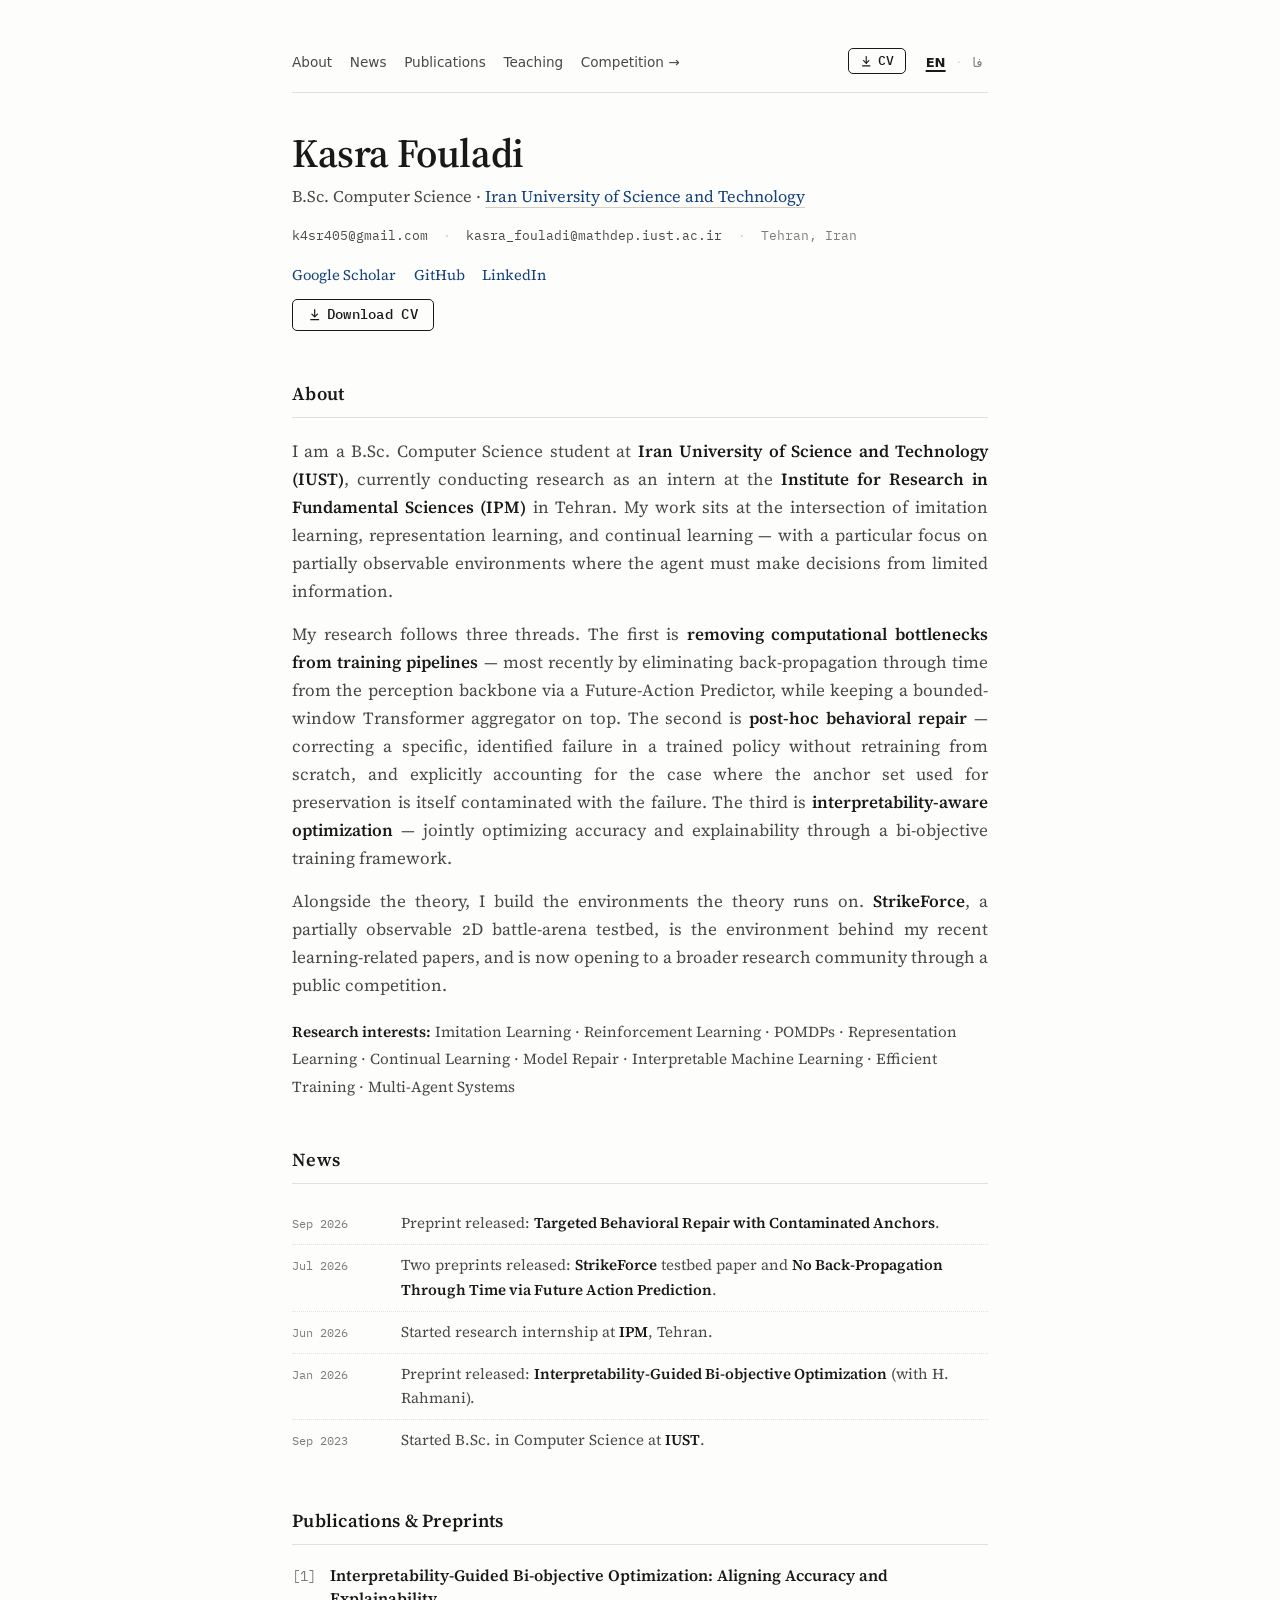
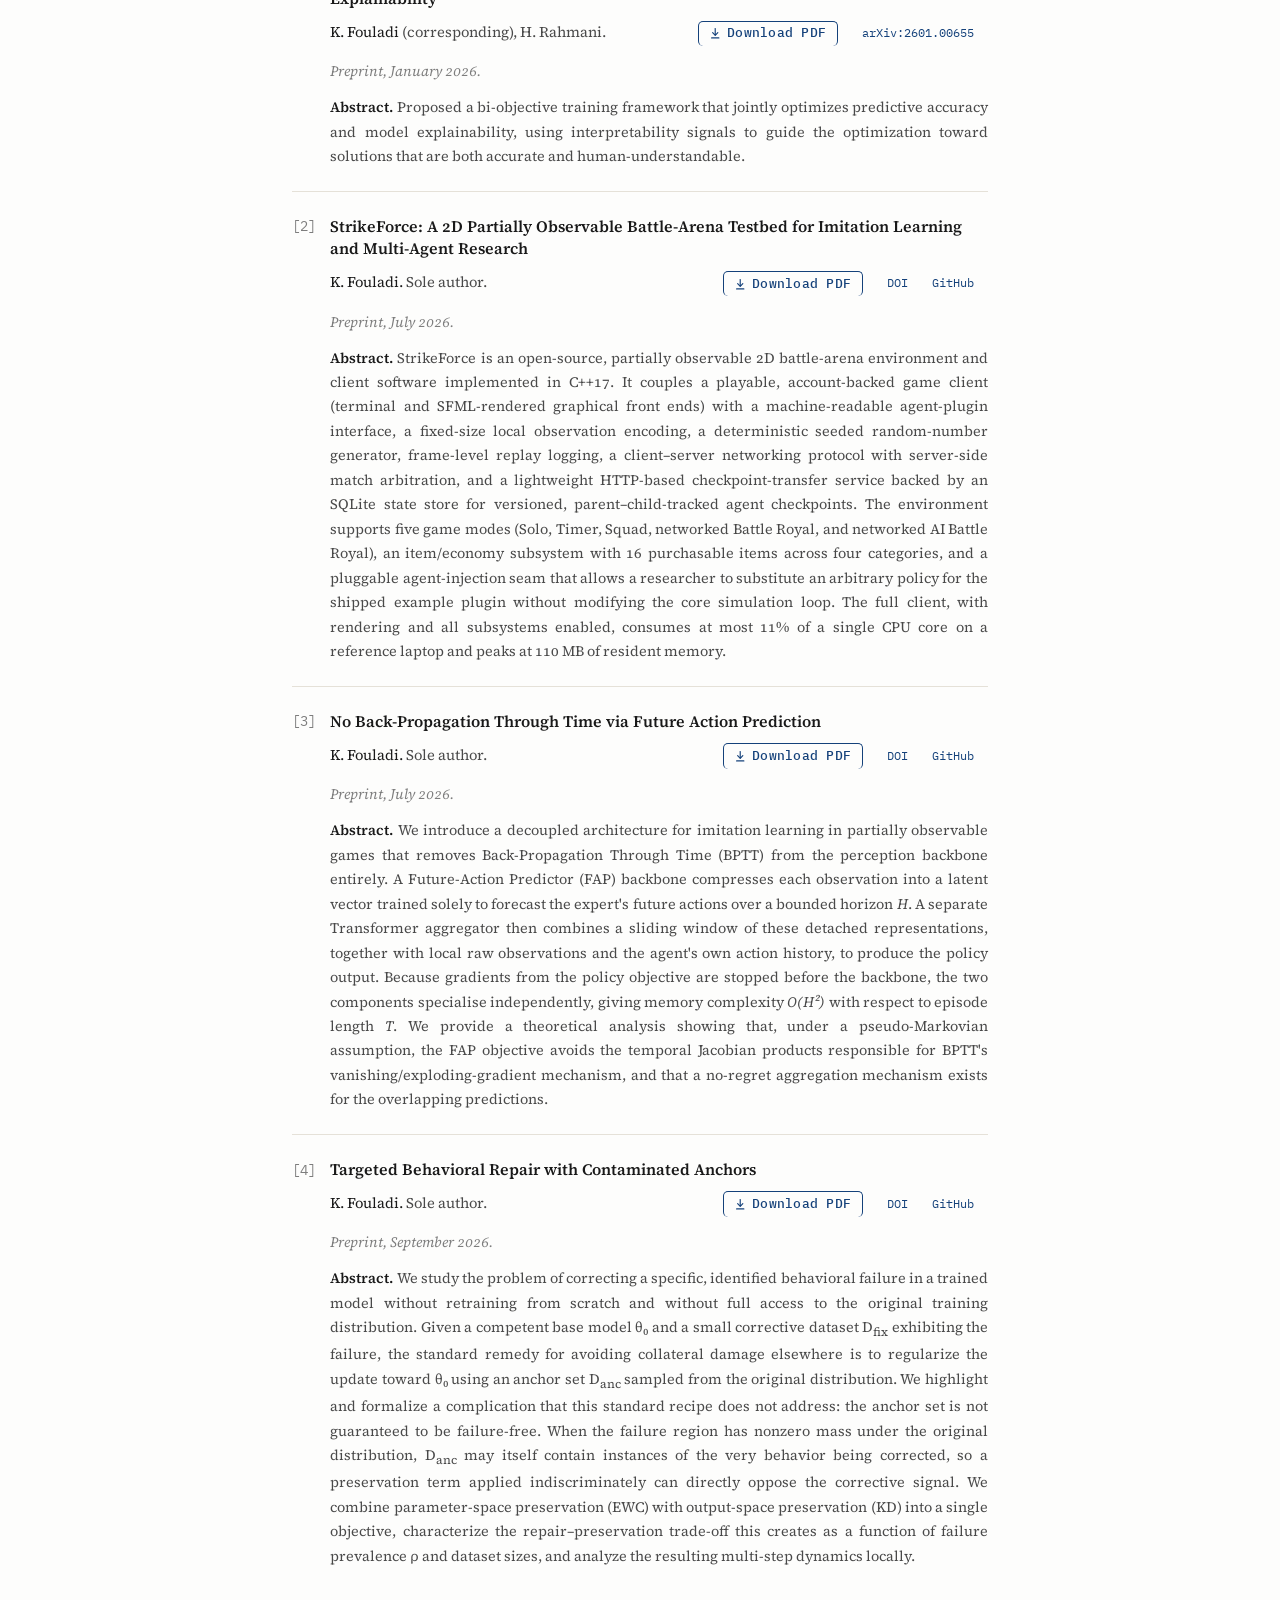
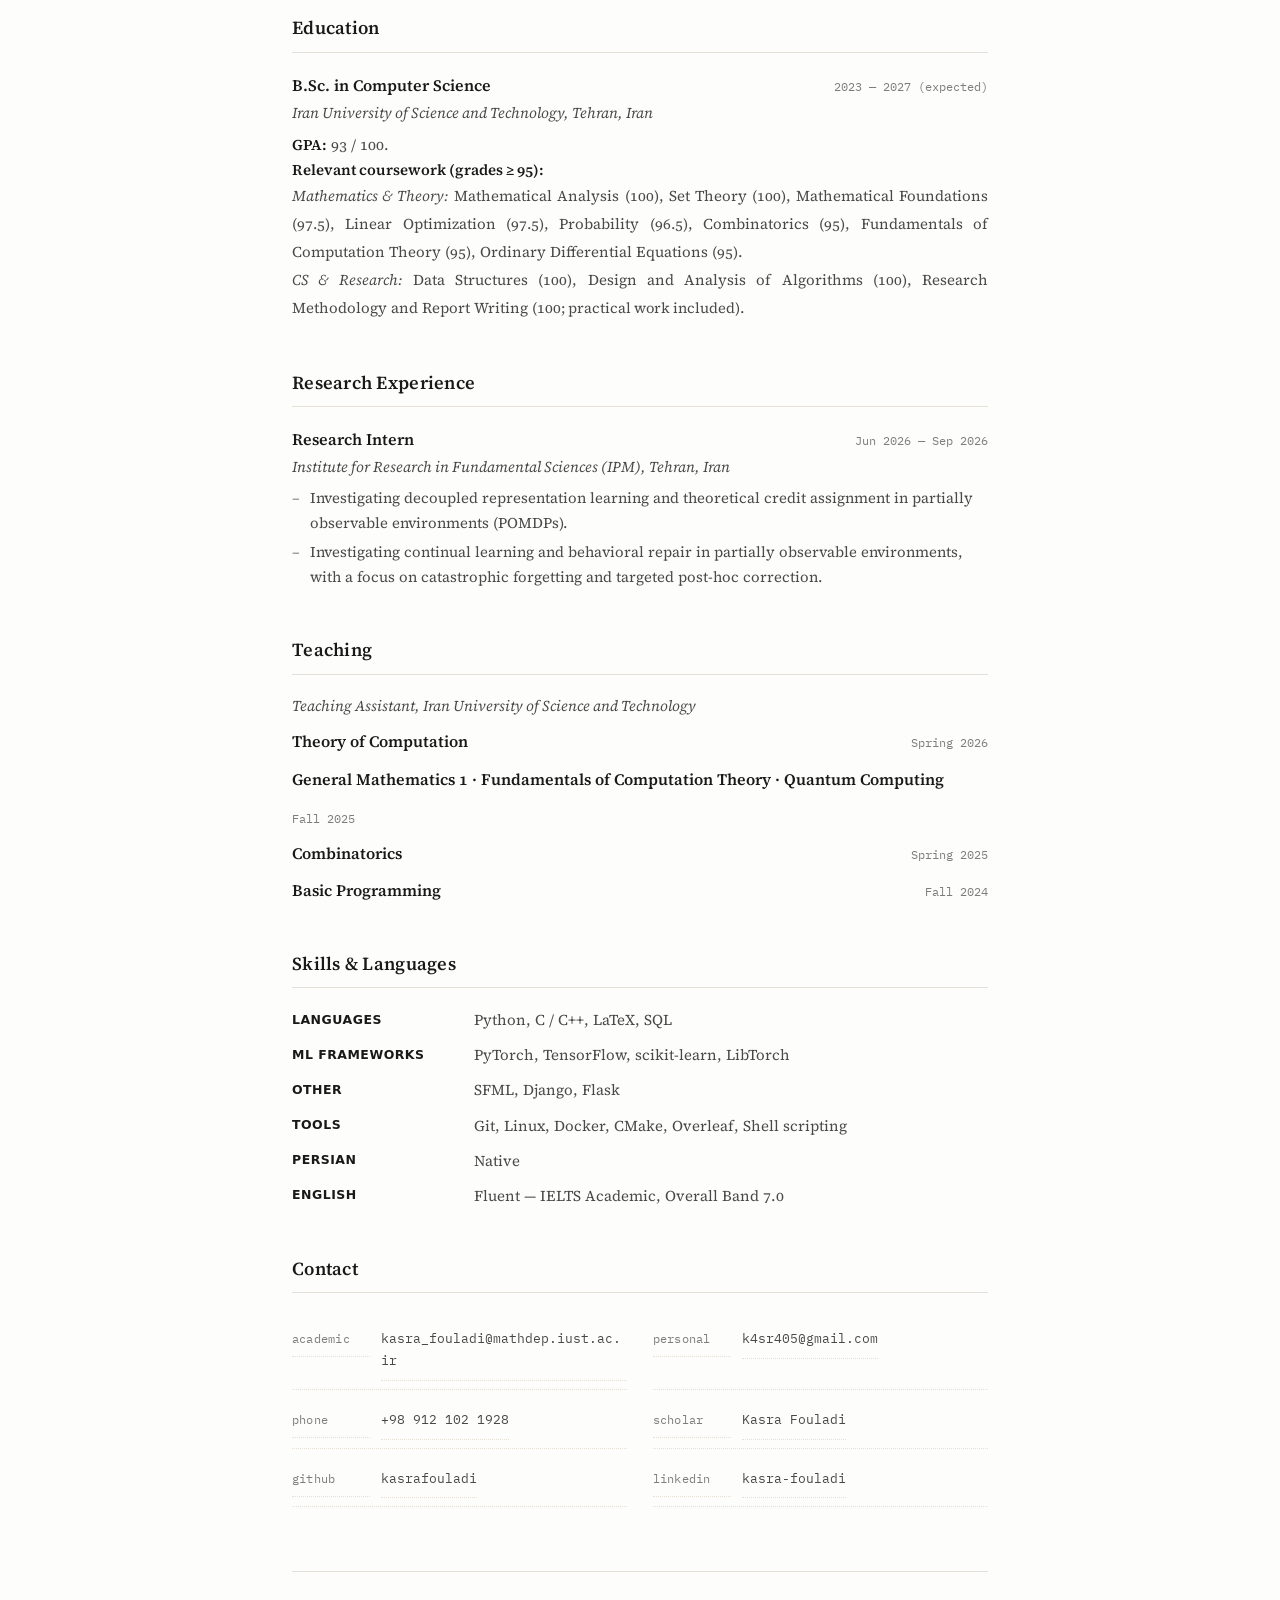
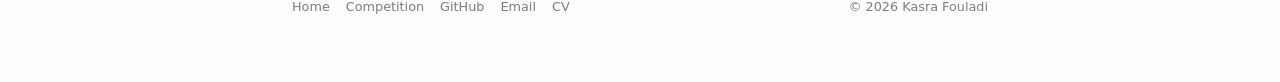
==== commit a3bb7168: "Update index.html" ====
--- a/index.html
+++ b/index.html
@@ -37,6 +37,28 @@
     display:inline-flex; align-items:center; gap:.35em;
   }
   .cv-inline svg{ width:.9em; height:.9em; }
+
+  /* ===== wrapper for the authors + links row in each publication ===== */
+  .pub-head{
+    display:flex;
+    align-items:center;
+    justify-content:space-between;
+    gap:1rem;
+    flex-wrap:wrap;
+    overflow:visible;
+    min-height:2.4rem;   /* ensures room for the download button */
+    padding:.3rem 0;
+    margin-bottom:.5rem;
+  }
+  .pub-head .pub-links{
+    margin:0;
+    flex-shrink:0;
+    overflow:visible;
+    display:inline-flex;
+    align-items:center;
+    gap:.6rem;
+    line-height:1;
+  }
 </style>
 </head>
 <body>
@@ -200,9 +222,9 @@
 
       <article class="pub">
         <div class="pub-title">Interpretability-Guided Bi-objective Optimization: Aligning Accuracy and Explainability</div>
-        <div style="display:flex; align-items:center; justify-content:space-between; gap:1rem; flex-wrap:wrap; overflow:visible; padding:4px 0; margin-bottom:1.1rem;">
+        <div class="pub-head">
           <div class="pub-authors"><em>K. Fouladi</em> (corresponding), H. Rahmani.</div>
-          <div class="pub-links" style="margin:0; flex-shrink:0; overflow:visible; line-height:1.4;">
+          <div class="pub-links">
             <a class="cv-btn" href="IGBO.pdf" download>
               <svg xmlns="http://www.w3.org/2000/svg" viewBox="0 0 24 24" fill="none" stroke="currentColor" stroke-width="2.2" stroke-linecap="round" stroke-linejoin="round" aria-hidden="true">
                 <path d="M12 3v12"/>
@@ -221,9 +243,9 @@
 
       <article class="pub">
         <div class="pub-title">StrikeForce: A 2D Partially Observable Battle-Arena Testbed for Imitation Learning and Multi-Agent Research</div>
-        <div style="display:flex; align-items:center; justify-content:space-between; gap:1rem; flex-wrap:wrap; overflow:visible; padding:4px 0; margin-bottom:1.1rem;">
+        <div class="pub-head">
           <div class="pub-authors"><em>K. Fouladi.</em> Sole author.</div>
-          <div class="pub-links" style="margin:0; flex-shrink:0; overflow:visible; line-height:1.4;">
+          <div class="pub-links">
             <a class="cv-btn" href="StrikeForce.pdf" download>
               <svg xmlns="http://www.w3.org/2000/svg" viewBox="0 0 24 24" fill="none" stroke="currentColor" stroke-width="2.2" stroke-linecap="round" stroke-linejoin="round" aria-hidden="true">
                 <path d="M12 3v12"/>
@@ -243,9 +265,9 @@
 
       <article class="pub">
         <div class="pub-title">No Back-Propagation Through Time via Future Action Prediction</div>
-        <div style="display:flex; align-items:center; justify-content:space-between; gap:1rem; flex-wrap:wrap; overflow:visible; padding:4px 0; margin-bottom:1.1rem;">
+        <div class="pub-head">
           <div class="pub-authors"><em>K. Fouladi.</em> Sole author.</div>
-          <div class="pub-links" style="margin:0; flex-shrink:0; overflow:visible; line-height:1.4;">
+          <div class="pub-links">
             <a class="cv-btn" href="No-BPTT-via-FAP.pdf" download>
               <svg xmlns="http://www.w3.org/2000/svg" viewBox="0 0 24 24" fill="none" stroke="currentColor" stroke-width="2.2" stroke-linecap="round" stroke-linejoin="round" aria-hidden="true">
                 <path d="M12 3v12"/>
@@ -265,9 +287,9 @@
 
       <article class="pub">
         <div class="pub-title">Targeted Behavioral Repair with Contaminated Anchors</div>
-        <div style="display:flex; align-items:center; justify-content:space-between; gap:1rem; flex-wrap:wrap; overflow:visible; padding:4px 0; margin-bottom:1.1rem;">
+        <div class="pub-head">
           <div class="pub-authors"><em>K. Fouladi.</em> Sole author.</div>
-          <div class="pub-links" style="margin:0; flex-shrink:0; overflow:visible; line-height:1.4;">
+          <div class="pub-links">
             <a class="cv-btn" href="Behavioral-Repair.pdf" download>
               <svg xmlns="http://www.w3.org/2000/svg" viewBox="0 0 24 24" fill="none" stroke="currentColor" stroke-width="2.2" stroke-linecap="round" stroke-linejoin="round" aria-hidden="true">
                 <path d="M12 3v12"/>
@@ -291,9 +313,9 @@
 
       <article class="pub">
         <div class="pub-title">Interpretability-Guided Bi-objective Optimization: Aligning Accuracy and Explainability</div>
-        <div style="display:flex; align-items:center; justify-content:space-between; gap:1rem; flex-wrap:wrap; overflow:visible; padding:4px 0; margin-bottom:1.1rem;">
+        <div class="pub-head">
           <div class="pub-authors"><em>K. Fouladi</em> (نویسنده‌ی مسئول)، H. Rahmani.</div>
-          <div class="pub-links" style="margin:0; flex-shrink:0; overflow:visible; line-height:1.4;">
+          <div class="pub-links">
             <a class="cv-btn" href="IGBO.pdf" download>
               <svg xmlns="http://www.w3.org/2000/svg" viewBox="0 0 24 24" fill="none" stroke="currentColor" stroke-width="2.2" stroke-linecap="round" stroke-linejoin="round" aria-hidden="true">
                 <path d="M12 3v12"/>
@@ -312,9 +334,9 @@
 
       <article class="pub">
         <div class="pub-title">StrikeForce: A 2D Partially Observable Battle-Arena Testbed for Imitation Learning and Multi-Agent Research</div>
-        <div style="display:flex; align-items:center; justify-content:space-between; gap:1rem; flex-wrap:wrap; overflow:visible; padding:4px 0; margin-bottom:1.1rem;">
+        <div class="pub-head">
           <div class="pub-authors"><em>K. Fouladi.</em> نویسنده‌ی تنها.</div>
-          <div class="pub-links" style="margin:0; flex-shrink:0; overflow:visible; line-height:1.4;">
+          <div class="pub-links">
             <a class="cv-btn" href="StrikeForce.pdf" download>
               <svg xmlns="http://www.w3.org/2000/svg" viewBox="0 0 24 24" fill="none" stroke="currentColor" stroke-width="2.2" stroke-linecap="round" stroke-linejoin="round" aria-hidden="true">
                 <path d="M12 3v12"/>
@@ -334,9 +356,9 @@
 
       <article class="pub">
         <div class="pub-title">No Back-Propagation Through Time via Future Action Prediction</div>
-        <div style="display:flex; align-items:center; justify-content:space-between; gap:1rem; flex-wrap:wrap; overflow:visible; padding:4px 0; margin-bottom:1.1rem;">
+        <div class="pub-head">
           <div class="pub-authors"><em>K. Fouladi.</em> نویسنده‌ی تنها.</div>
-          <div class="pub-links" style="margin:0; flex-shrink:0; overflow:visible; line-height:1.4;">
+          <div class="pub-links">
             <a class="cv-btn" href="No-BPTT-via-FAP.pdf" download>
               <svg xmlns="http://www.w3.org/2000/svg" viewBox="0 0 24 24" fill="none" stroke="currentColor" stroke-width="2.2" stroke-linecap="round" stroke-linejoin="round" aria-hidden="true">
                 <path d="M12 3v12"/>
@@ -356,9 +378,9 @@
 
       <article class="pub">
         <div class="pub-title">Targeted Behavioral Repair with Contaminated Anchors</div>
-        <div style="display:flex; align-items:center; justify-content:space-between; gap:1rem; flex-wrap:wrap; overflow:visible; padding:4px 0; margin-bottom:1.1rem;">
+        <div class="pub-head">
           <div class="pub-authors"><em>K. Fouladi.</em> نویسنده‌ی تنها.</div>
-          <div class="pub-links" style="margin:0; flex-shrink:0; overflow:visible; line-height:1.4;">
+          <div class="pub-links">
             <a class="cv-btn" href="Behavioral-Repair.pdf" download>
               <svg xmlns="http://www.w3.org/2000/svg" viewBox="0 0 24 24" fill="none" stroke="currentColor" stroke-width="2.2" stroke-linecap="round" stroke-linejoin="round" aria-hidden="true">
                 <path d="M12 3v12"/>
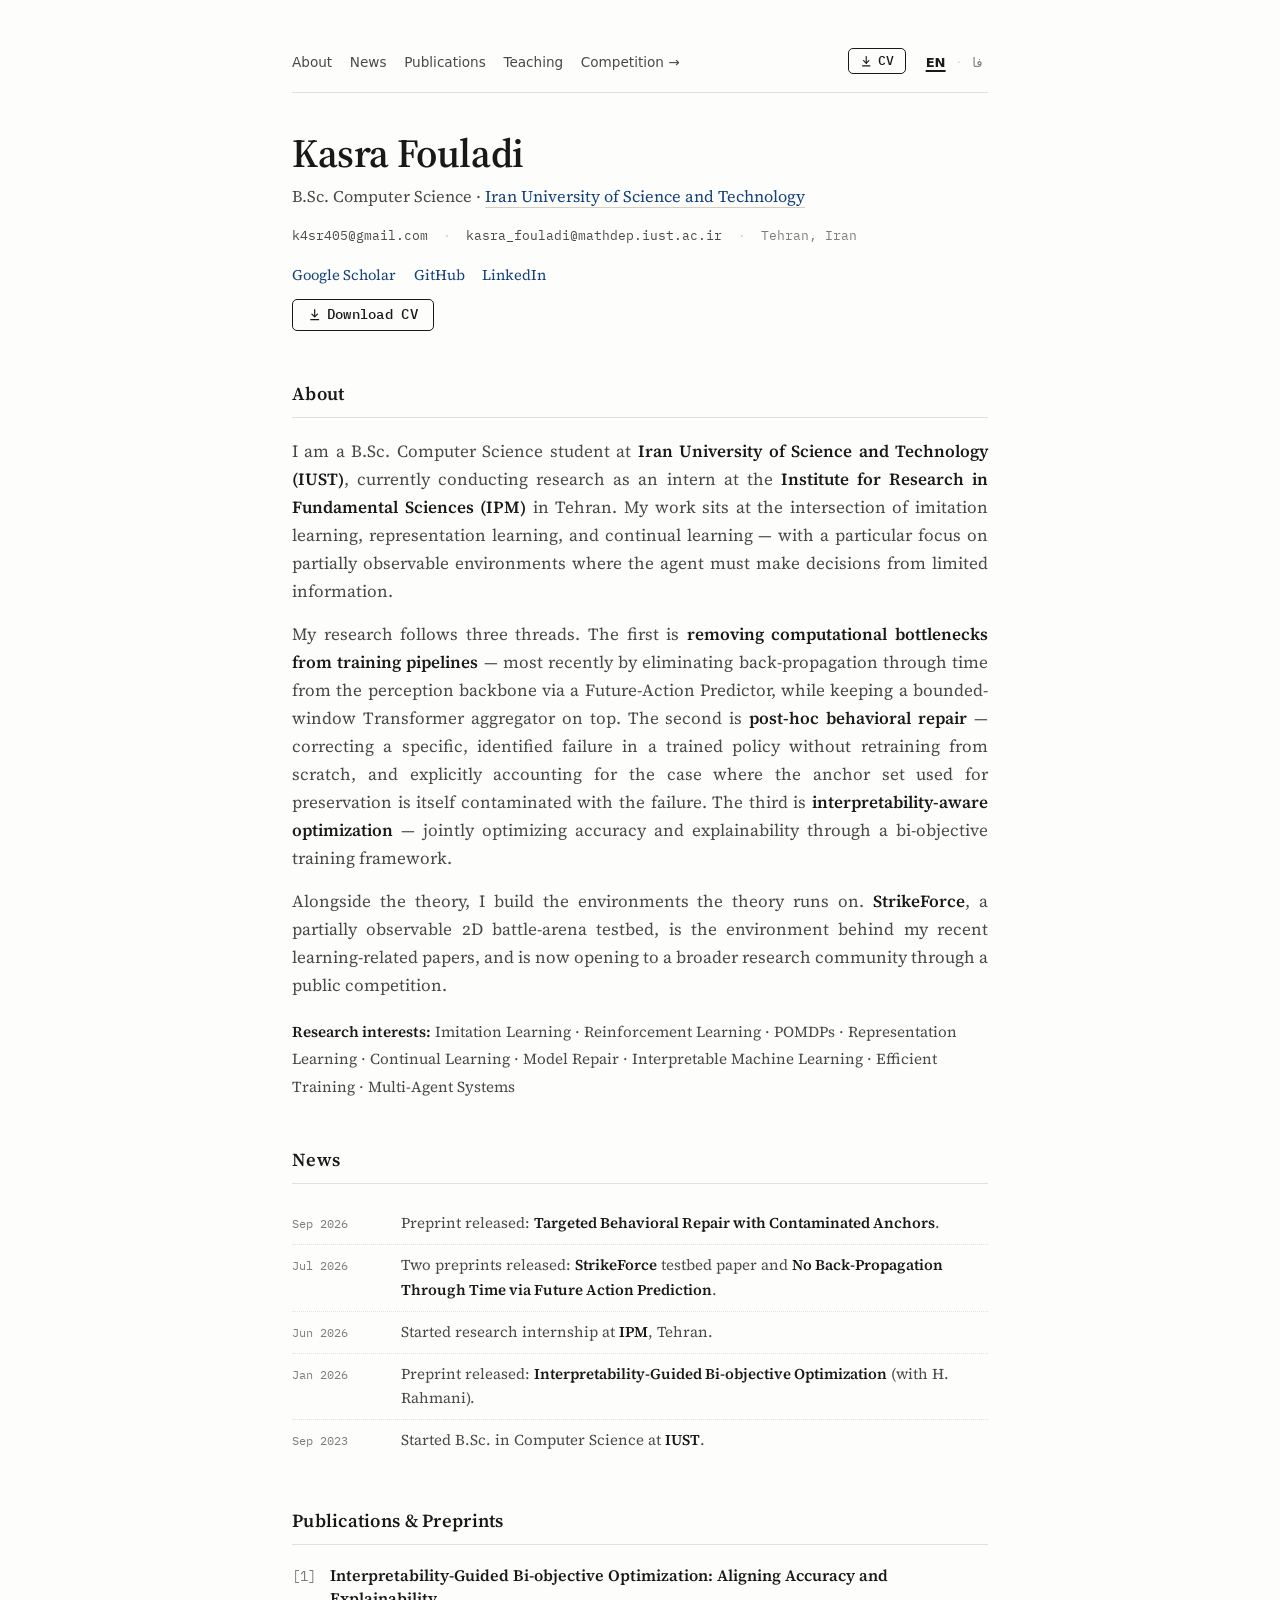
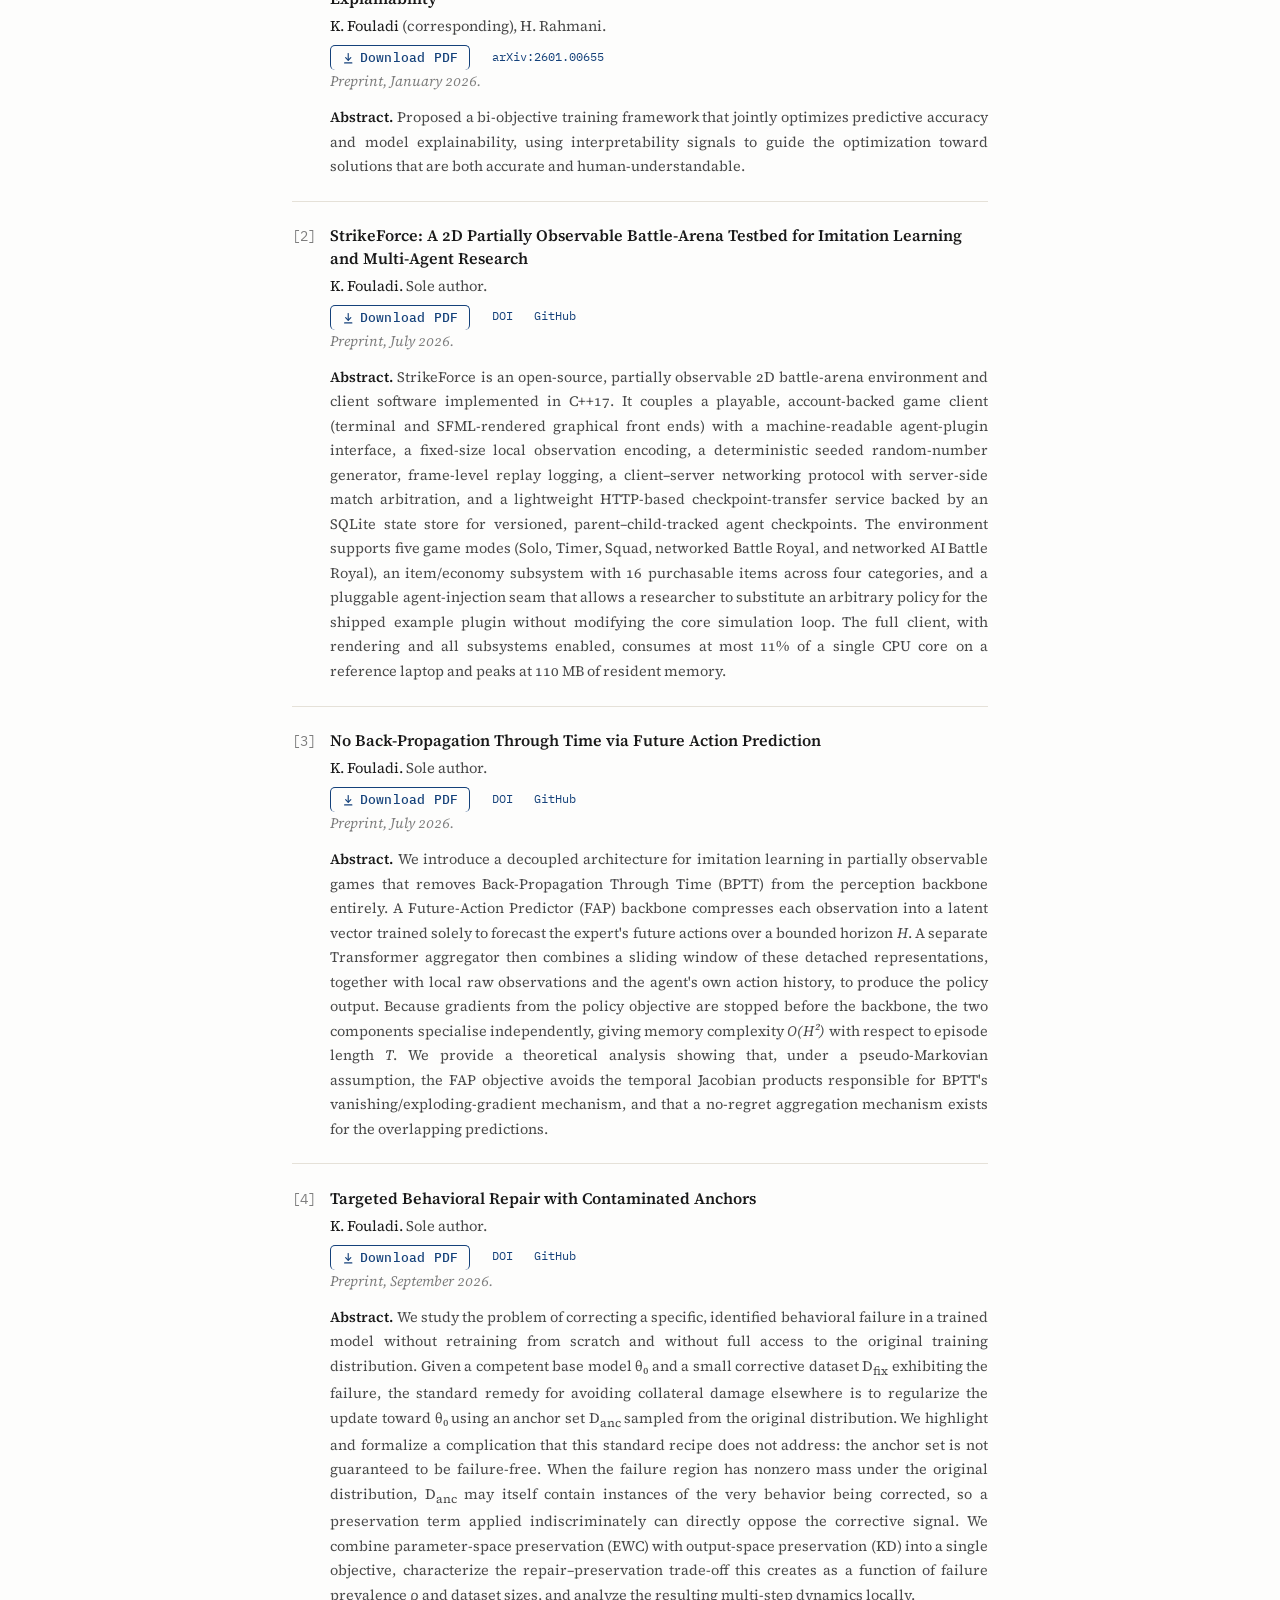
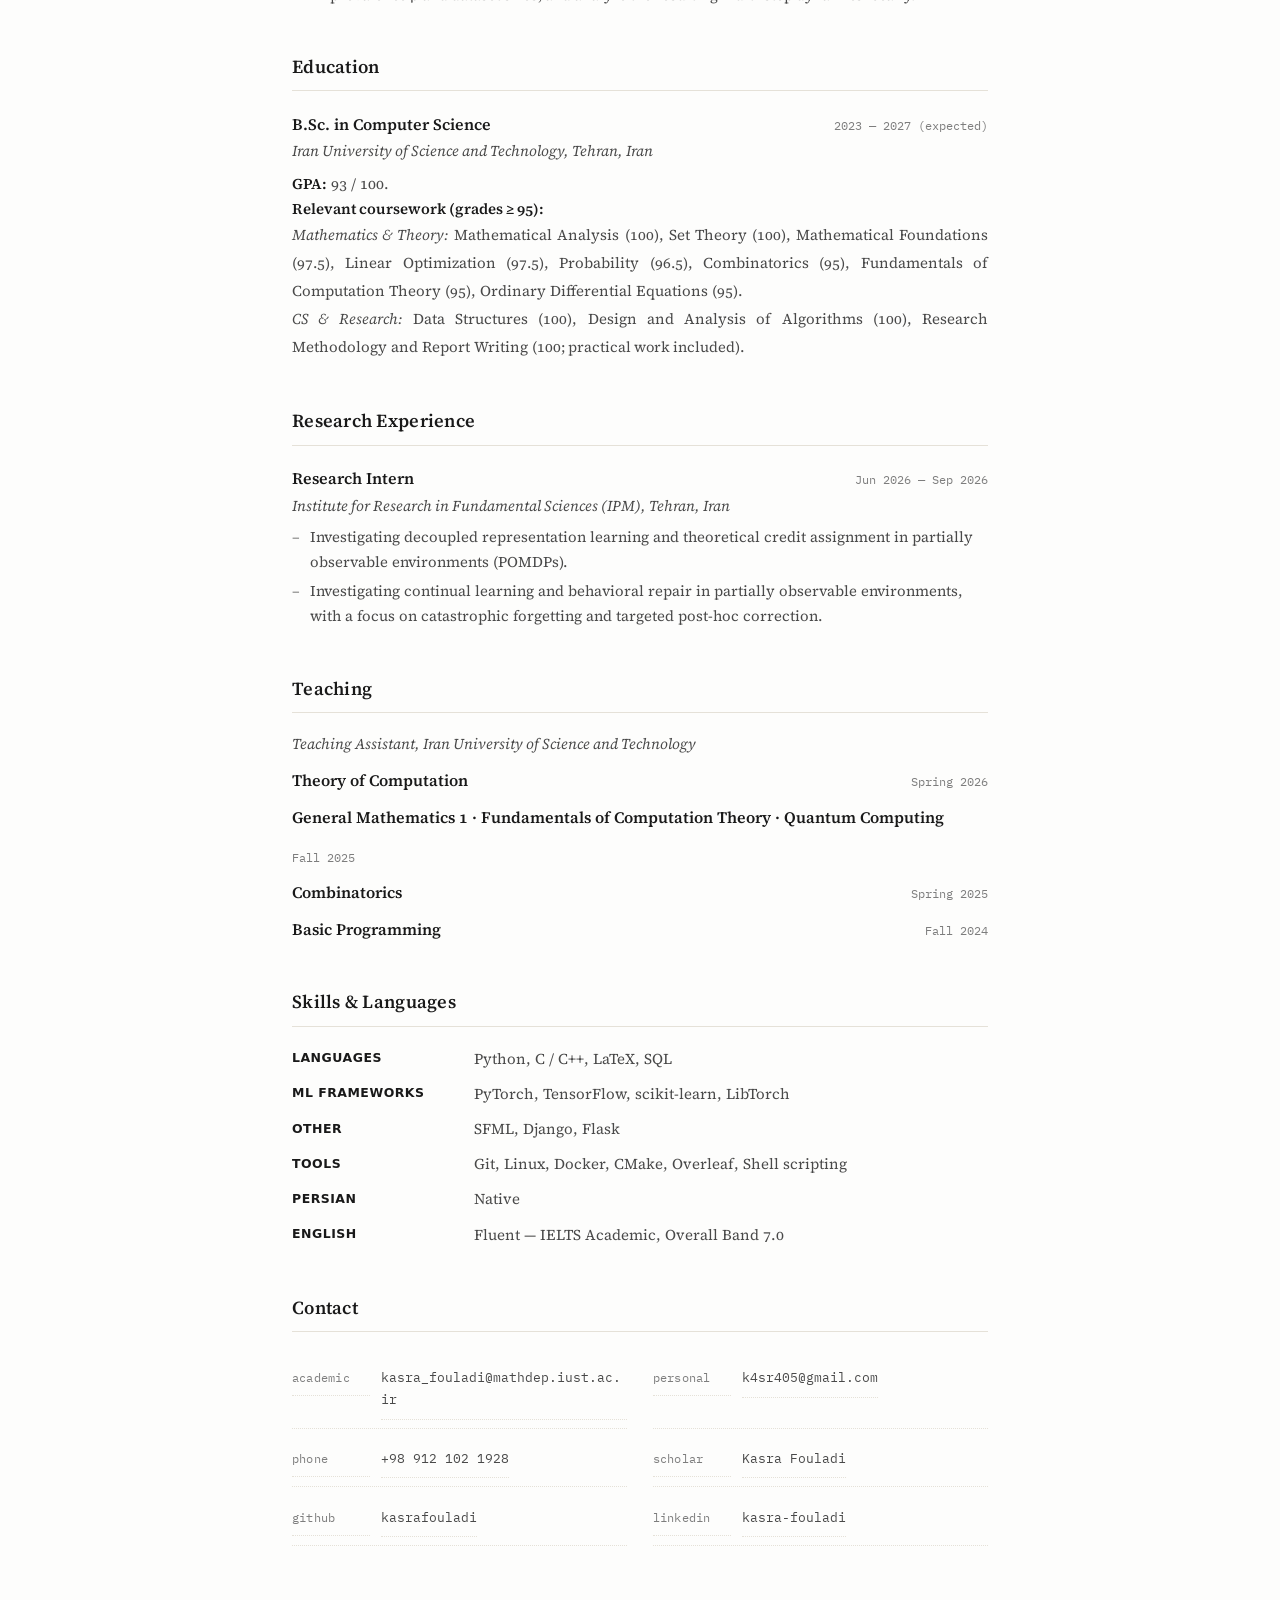
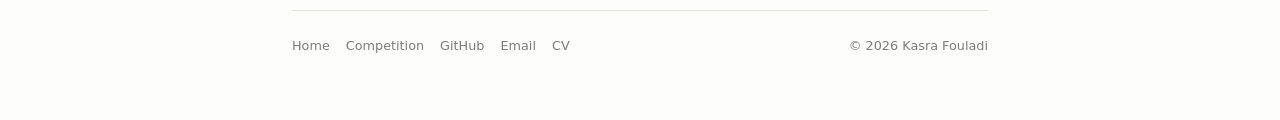
==== commit 3b2e48fb: "Update index.html" ====
--- a/index.html
+++ b/index.html
@@ -12,7 +12,7 @@
 <link rel="stylesheet" href="style.css">
 
 <style>
-  /* ===== CV download button (inline so no need to touch style.css) ===== */
+  /* ===== CV download button ===== */
   .cv-btn{
     display:inline-flex; align-items:center; gap:.4em;
     font-family:"IBM Plex Mono", ui-monospace, monospace;
@@ -31,33 +31,6 @@
   .cv-btn--primary{
     font-size:.88rem;
     padding:.5em 1.05em;
-  }
-
-  .cv-inline{
-    display:inline-flex; align-items:center; gap:.35em;
-  }
-  .cv-inline svg{ width:.9em; height:.9em; }
-
-  /* ===== wrapper for the authors + links row in each publication ===== */
-  .pub-head{
-    display:flex;
-    align-items:center;
-    justify-content:space-between;
-    gap:1rem;
-    flex-wrap:wrap;
-    overflow:visible;
-    min-height:2.4rem;   /* ensures room for the download button */
-    padding:.3rem 0;
-    margin-bottom:.5rem;
-  }
-  .pub-head .pub-links{
-    margin:0;
-    flex-shrink:0;
-    overflow:visible;
-    display:inline-flex;
-    align-items:center;
-    gap:.6rem;
-    line-height:1;
   }
 </style>
 </head>
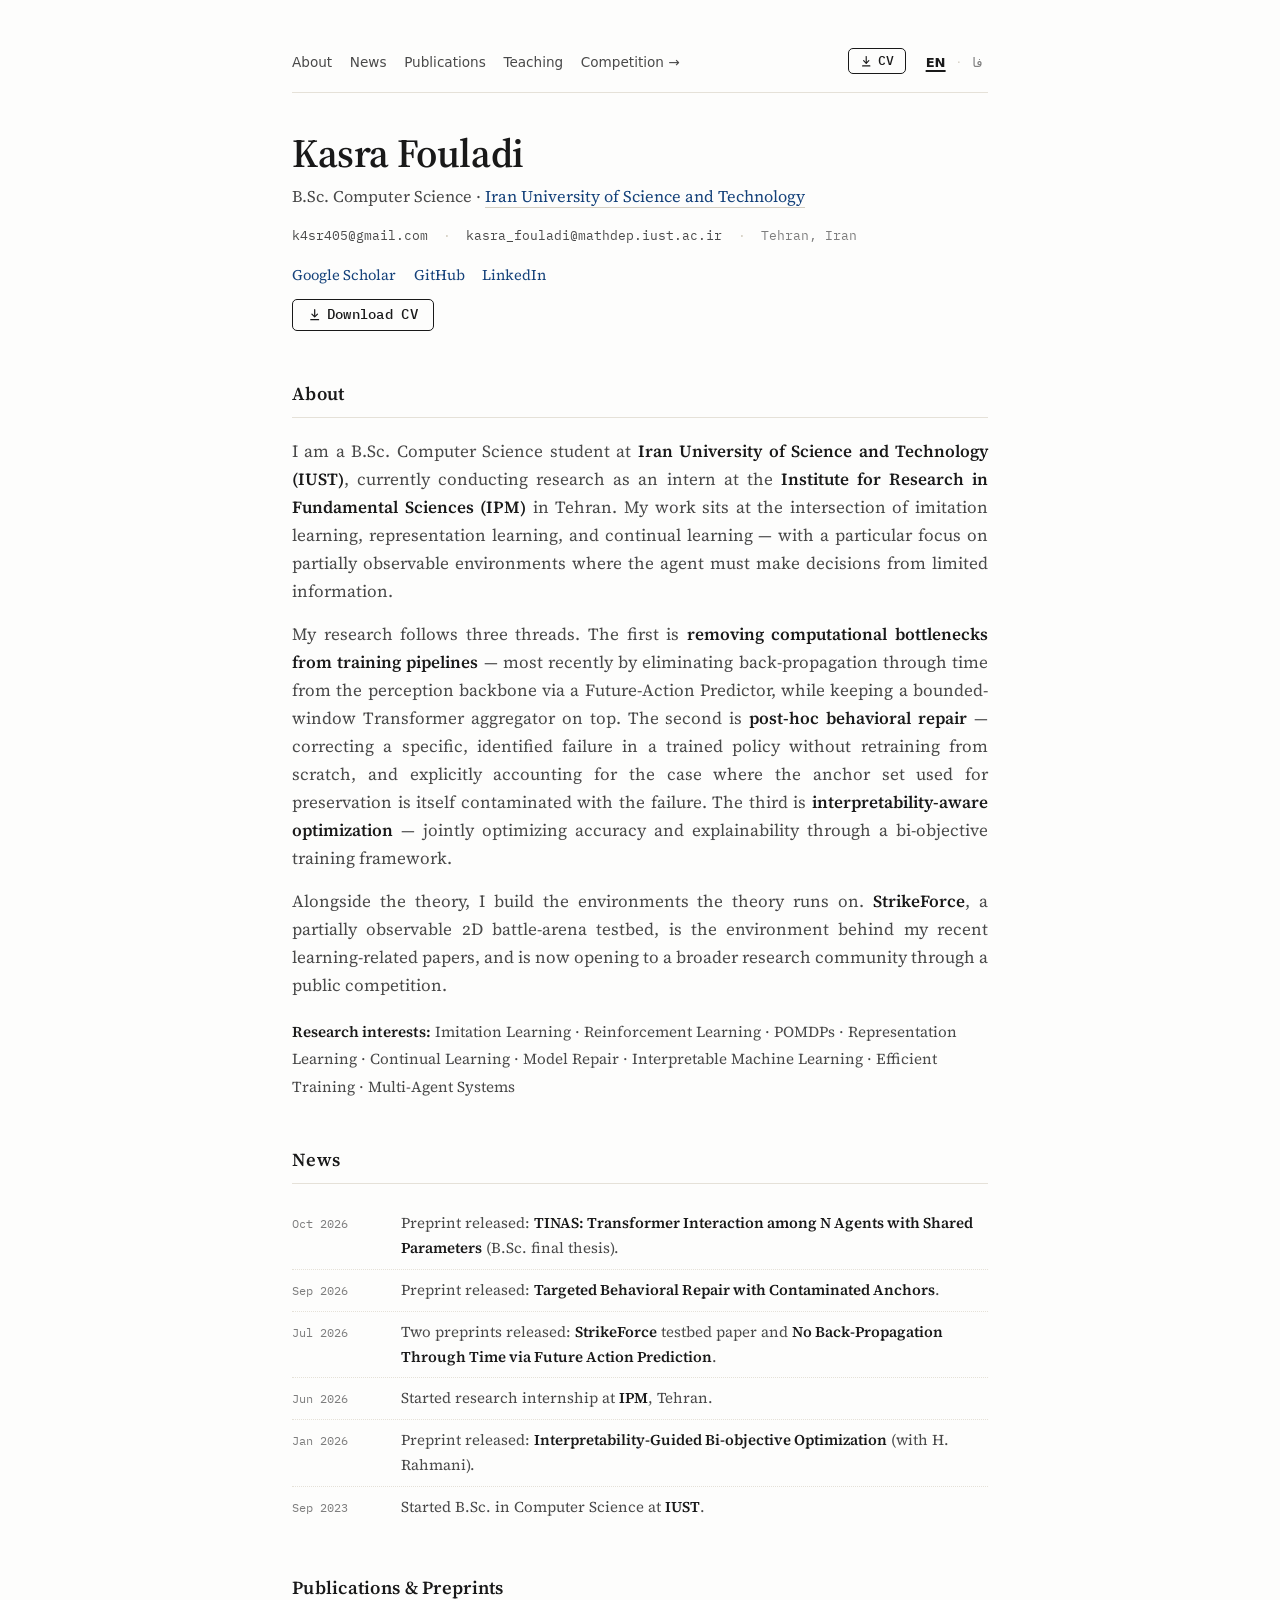
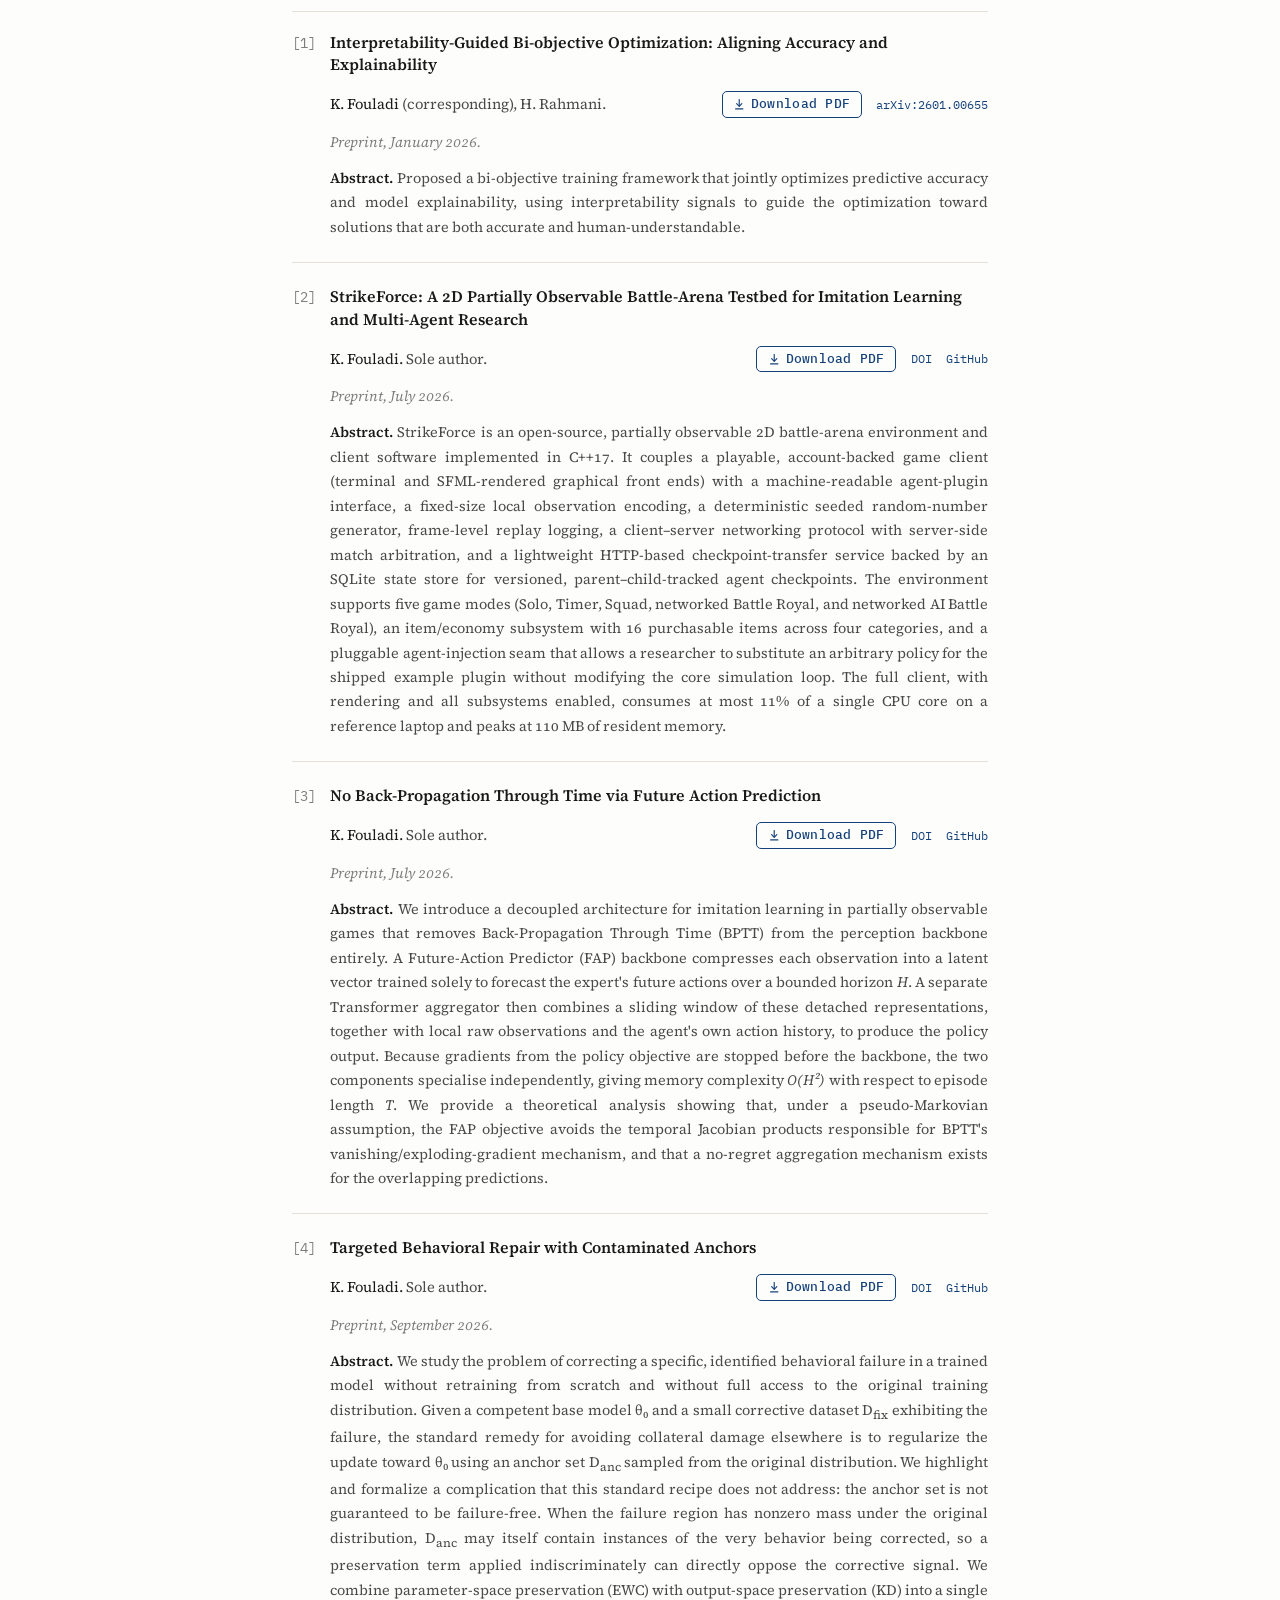
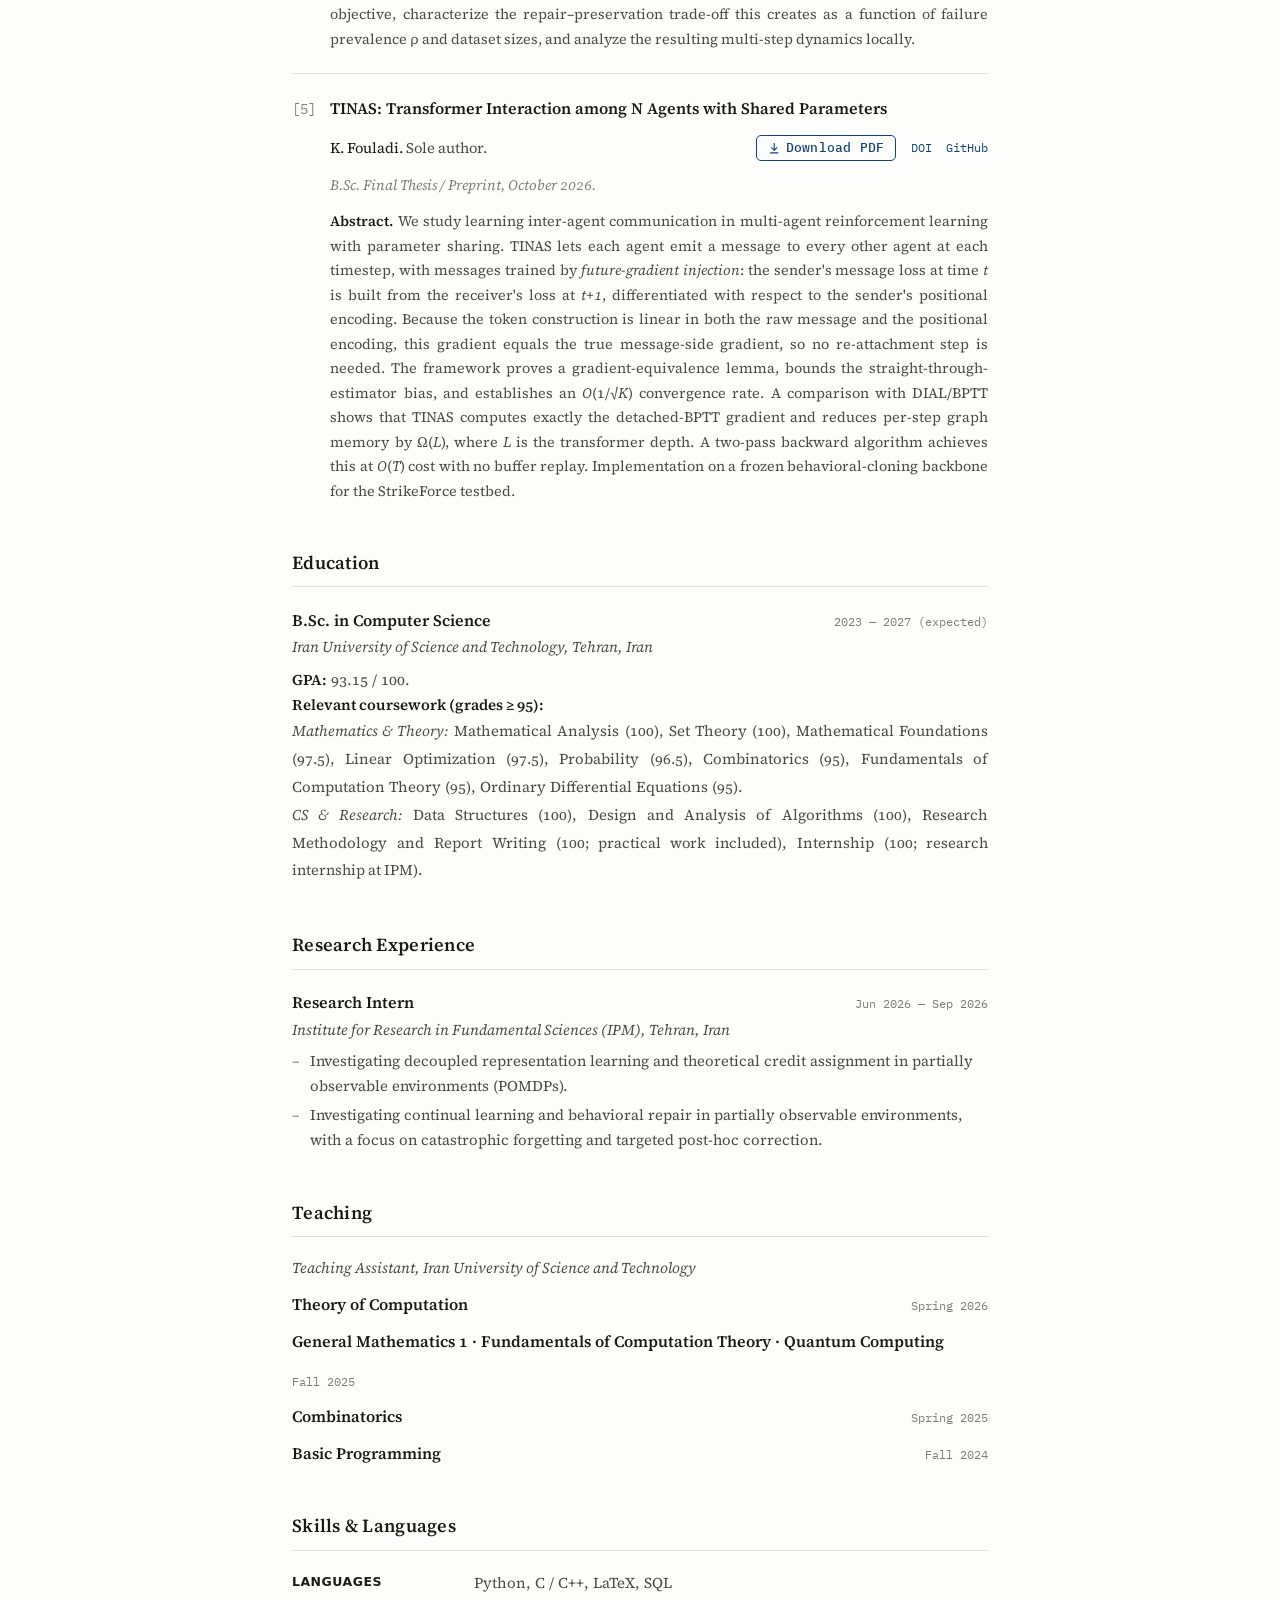
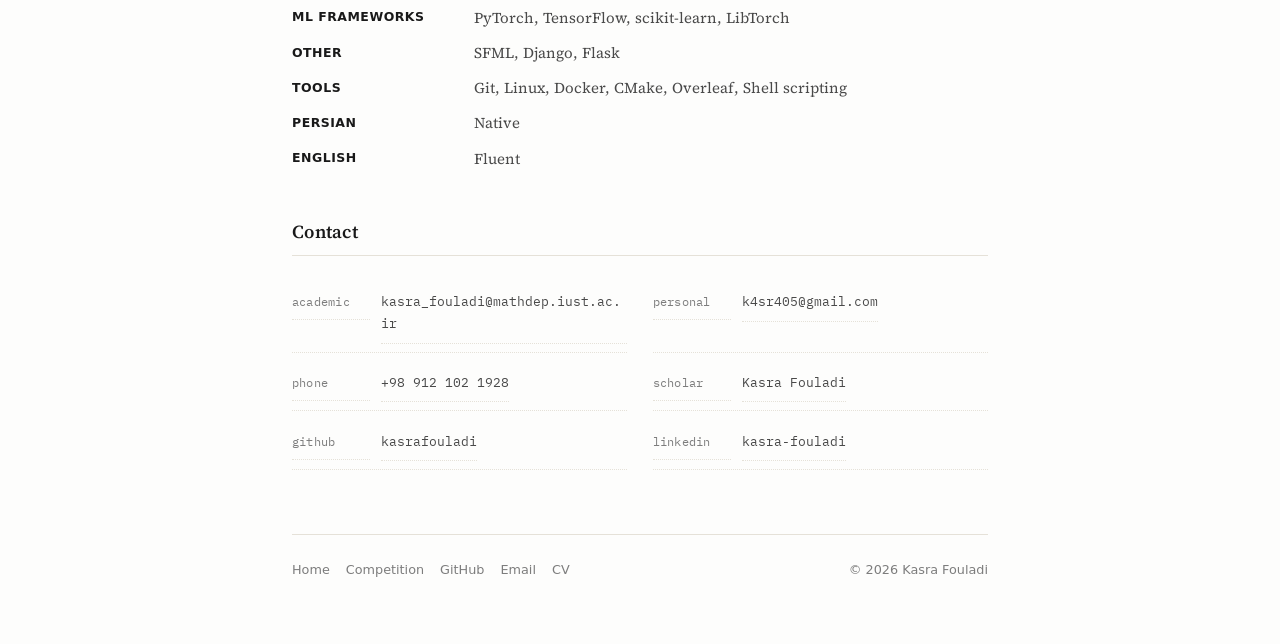
==== commit b28decab: "updated" ====
--- a/index.html
+++ b/index.html
@@ -170,6 +170,7 @@
     <h2 data-lang-content="fa">اخبار</h2>
 
     <div class="news" data-lang-content="en" dir="ltr" lang="en">
+      <div class="news-item"><div class="news-date">Oct 2026</div><div class="news-text">Preprint released: <strong>TINAS: Transformer Interaction among N Agents with Shared Parameters</strong> (B.Sc. final thesis).</div></div>
       <div class="news-item"><div class="news-date">Sep 2026</div><div class="news-text">Preprint released: <strong>Targeted Behavioral Repair with Contaminated Anchors</strong>.</div></div>
       <div class="news-item"><div class="news-date">Jul 2026</div><div class="news-text">Two preprints released: <strong>StrikeForce</strong> testbed paper and <strong>No Back-Propagation Through Time via Future Action Prediction</strong>.</div></div>
       <div class="news-item"><div class="news-date">Jun 2026</div><div class="news-text">Started research internship at <strong>IPM</strong>, Tehran.</div></div>
@@ -178,6 +179,7 @@
     </div>
 
     <div class="news" data-lang-content="fa" dir="rtl" lang="fa">
+      <div class="news-item"><div class="news-date">اکتبر ۲۰۲۶</div><div class="news-text">پیش‌چاپ منتشر شد: <strong>TINAS: Transformer Interaction among N Agents with Shared Parameters</strong> (پایان‌نامه‌ی کارشناسی).</div></div>
       <div class="news-item"><div class="news-date">سپتامبر ۲۰۲۶</div><div class="news-text">پیش‌چاپ منتشر شد: <strong>Targeted Behavioral Repair with Contaminated Anchors</strong>.</div></div>
       <div class="news-item"><div class="news-date">جولای ۲۰۲۶</div><div class="news-text">دو پیش‌چاپ منتشر شد: مقاله‌ی <strong>StrikeForce</strong> و <strong>No Back-Propagation Through Time via Future Action Prediction</strong>.</div></div>
       <div class="news-item"><div class="news-date">ژوئن ۲۰۲۶</div><div class="news-text">شروع کارآموزی پژوهشی در <strong>IPM</strong>، تهران.</div></div>
@@ -280,6 +282,28 @@
         <div class="pub-abstract"><span class="lead">Abstract.</span> We study the problem of correcting a specific, identified behavioral failure in a trained model without retraining from scratch and without full access to the original training distribution. Given a competent base model θ₀ and a small corrective dataset D<sub>fix</sub> exhibiting the failure, the standard remedy for avoiding collateral damage elsewhere is to regularize the update toward θ₀ using an anchor set D<sub>anc</sub> sampled from the original distribution. We highlight and formalize a complication that this standard recipe does not address: the anchor set is not guaranteed to be failure-free. When the failure region has nonzero mass under the original distribution, D<sub>anc</sub> may itself contain instances of the very behavior being corrected, so a preservation term applied indiscriminately can directly oppose the corrective signal. We combine parameter-space preservation (EWC) with output-space preservation (KD) into a single objective, characterize the repair–preservation trade-off this creates as a function of failure prevalence ρ and dataset sizes, and analyze the resulting multi-step dynamics locally.</div>
       </article>
 
+      <article class="pub">
+        <div class="pub-title">TINAS: Transformer Interaction among N Agents with Shared Parameters</div>
+        <div class="pub-head">
+          <div class="pub-authors"><em>K. Fouladi.</em> Sole author.</div>
+          <div class="pub-links">
+            <a class="cv-btn" href="TINAS.pdf" download>
+              <svg xmlns="http://www.w3.org/2000/svg" viewBox="0 0 24 24" fill="none" stroke="currentColor" stroke-width="2.2" stroke-linecap="round" stroke-linejoin="round" aria-hidden="true">
+                <path d="M12 3v12"/>
+                <path d="M7 11l5 5 5-5"/>
+                <path d="M5 21h14"/>
+              </svg>
+              <span data-lang-content="en">Download PDF</span>
+              <span data-lang-content="fa">دانلود PDF</span>
+            </a>
+            <a href="https://doi.org/10.13140/RG.2.2.24504.71689" target="_blank" rel="noopener">DOI</a>
+            <a href="https://github.com/kasrafouladi/StrikeForce-No-BPTT-via-FAP" target="_blank" rel="noopener">GitHub</a>
+          </div>
+        </div>
+        <div class="pub-venue">B.Sc. Final Thesis / Preprint, October 2026.</div>
+        <div class="pub-abstract"><span class="lead">Abstract.</span> We study learning inter-agent communication in multi-agent reinforcement learning with parameter sharing. TINAS lets each agent emit a message to every other agent at each timestep, with messages trained by <em>future-gradient injection</em>: the sender's message loss at time <em>t</em> is built from the receiver's loss at <em>t+1</em>, differentiated with respect to the sender's positional encoding. Because the token construction is linear in both the raw message and the positional encoding, this gradient equals the true message-side gradient, so no re-attachment step is needed. The framework proves a gradient-equivalence lemma, bounds the straight-through-estimator bias, and establishes an <em>O</em>(1/√<em>K</em>) convergence rate. A comparison with DIAL/BPTT shows that TINAS computes exactly the detached-BPTT gradient and reduces per-step graph memory by Ω(<em>L</em>), where <em>L</em> is the transformer depth. A two-pass backward algorithm achieves this at <em>O</em>(<em>T</em>) cost with no buffer replay. Implementation on a frozen behavioral-cloning backbone for the StrikeForce testbed.</div>
+      </article>
+
     </div>
 
     <div class="pubs" data-lang-content="fa" dir="rtl" lang="fa">
@@ -371,10 +395,32 @@
         <div class="pub-abstract"><span class="lead">چکیده.</span> ما مسئله‌ی تصحیح یک خطای رفتاری مشخص و شناسایی‌شده در یک مدل آموزش‌دیده را بدون آموزش از صفر و بدون دسترسی کامل به توزیع اصلی آموزش مطالعه می‌کنیم. با داشتن یک مدل پایه‌ی توانمند θ₀ و یک دیتاست تصحیح کوچک D<sub>fix</sub> که خطا را نشان می‌دهد، درمان استاندارد برای جلوگیری از آسیب جانبی در جاهای دیگر، منظم‌سازی به‌روزرسانی به سمت θ₀ با استفاده از یک مجموعه‌ی anchor نمونه‌گیری‌شده از توزیع اصلی است. ما یک پیچیدگی را که این دستور استاندارد به آن رسیدگی نمی‌کند برجسته و صورت‌بندی می‌کنیم: مجموعه‌ی anchor تضمین‌شده عاری از خطا نیست.</div>
       </article>
 
-    </div>
-  </section>
-
-  <!-- ============ EDUCATION ============ -->
+      <article class="pub">
+        <div class="pub-title">TINAS: Transformer Interaction among N Agents with Shared Parameters</div>
+        <div class="pub-head">
+          <div class="pub-authors"><em>K. Fouladi.</em> نویسنده‌ی تنها.</div>
+          <div class="pub-links">
+            <a class="cv-btn" href="TINAS.pdf" download>
+              <svg xmlns="http://www.w3.org/2000/svg" viewBox="0 0 24 24" fill="none" stroke="currentColor" stroke-width="2.2" stroke-linecap="round" stroke-linejoin="round" aria-hidden="true">
+                <path d="M12 3v12"/>
+                <path d="M7 11l5 5 5-5"/>
+                <path d="M5 21h14"/>
+              </svg>
+              <span data-lang-content="en">Download PDF</span>
+              <span data-lang-content="fa">دانلود PDF</span>
+            </a>
+            <a href="https://doi.org/10.13140/RG.2.2.24504.71689" target="_blank" rel="noopener">DOI</a>
+            <a href="https://github.com/kasrafouladi/StrikeForce-No-BPTT-via-FAP" target="_blank" rel="noopener">GitHub</a>
+          </div>
+        </div>
+        <div class="pub-venue">پایان‌نامه‌ی کارشناسی / پیش‌چاپ، اکتبر ۲۰۲۶.</div>
+        <div class="pub-abstract"><span class="lead">چکیده.</span> ما مسئله‌ی یادگیری ارتباط بین‌عواملی در یادگیری تقویتی چندعامله با اشتراک پارامتر را مطالعه می‌کنیم. TINAS به هر عامل اجازه می‌دهد در هر گام زمانی به سایر عوامل پیام ارسال کند، و پیام‌ها با <em>تزریق گرادیان آینده</em> آموزش می‌بینند: تابع افت پیام فرستنده در زمان <em>t</em> از تابع افت گیرنده در زمان <em>t+1</em> ساخته می‌شود که نسبت به encoding موقعیتی فرستنده مشتق‌گیری می‌شود. چون ساخت توکن نسبت به هر دو ورودی (پیام خام و encoding موقعیتی) خطی است، این گرادیان با گرادیان واقعی سمت پیام برابر است، پس نیازی به مرحله‌ی re-attachment نیست. چارچوب یک لم هم‌ارزی گرادیان را اثبات می‌کند، بایاس straight-through estimator را کران می‌زند، و نرخ همگرایی <em>O</em>(1/√<em>K</em>) را برقرار می‌کند. مقایسه با DIAL/BPTT نشان می‌دهد که TINAS دقیقاً گرادیان detached-BPTT را محاسبه می‌کند و حافظه‌ی گراف در هر گام را به اندازه‌ی Ω(<em>L</em>) کاهش می‌دهد، که <em>L</em> عمق transformer است. یک الگوریتم two-pass backward این را با هزینه‌ی <em>O</em>(<em>T</em>) و بدون buffer replay محقق می‌کند.</div>
+      </article>
+
+    </div>
+  </section>
+
+    <!-- ============ EDUCATION ============ -->
   <section class="s" id="education">
     <h2 data-lang-content="en">Education</h2>
     <h2 data-lang-content="fa">تحصیلات</h2>
@@ -386,7 +432,7 @@
       </div>
       <div class="entry-sub">Iran University of Science and Technology, Tehran, Iran</div>
       <p class="body" style="font-size:0.94rem; margin-top:0.5rem">
-        <strong>GPA:</strong> 93 / 100. <br>
+        <strong>GPA:</strong> 93.15 / 100. <br>
         <strong>Relevant coursework (grades ≥ 95):</strong><br>
         <em>Mathematics &amp; Theory:</em>
         Mathematical Analysis <span class="courses grade">(100)</span>,
@@ -401,7 +447,8 @@
         <em>CS &amp; Research:</em>
         Data Structures <span class="courses grade">(100)</span>,
         Design and Analysis of Algorithms <span class="courses grade">(100)</span>,
-        Research Methodology and Report Writing <span class="courses grade">(100; practical work included)</span>.
+        Research Methodology and Report Writing <span class="courses grade">(100; practical work included)</span>,
+        Internship <span class="courses grade">(100; research internship at IPM)</span>.
       </p>
     </div>
 
@@ -412,7 +459,7 @@
       </div>
       <div class="entry-sub">دانشگاه علم و صنعت ایران، تهران، ایران</div>
       <p class="body" style="font-size:0.94rem; margin-top:0.5rem">
-        <strong>معدل:</strong> ۹۳ از ۱۰۰. <br>
+        <strong>معدل:</strong> ۹۳.۱۵ از ۱۰۰. <br>
         <strong>دروس مرتبط (نمرات ۹۵+):</strong><br>
         <em>ریاضی و نظریه:</em>
         آنالیز ریاضی <span class="courses grade">(۱۰۰)</span>،
@@ -427,7 +474,8 @@
         <em>علوم کامپیوتر و پژوهش:</em>
         ساختمان داده <span class="courses grade">(۱۰۰)</span>،
         طراحی و تحلیل الگوریتم‌ها <span class="courses grade">(۱۰۰)</span>،
-        روش تحقیق و گزارش‌نویسی <span class="courses grade">(۱۰۰؛ شامل بخش عملی)</span>.
+        روش تحقیق و گزارش‌نویسی <span class="courses grade">(۱۰۰؛ شامل بخش عملی)</span>،
+        کارآموزی <span class="courses grade">(۱۰۰؛ کارآموزی پژوهشی در IPM)</span>.
       </p>
     </div>
   </section>
@@ -501,7 +549,7 @@
       <dt>Persian</dt>
       <dd>Native</dd>
       <dt>English</dt>
-      <dd>Fluent — IELTS Academic, Overall Band 7.0</dd>
+      <dd>Fluent<!-- — IELTS Academic, Overall Band 7.0 --></dd>
     </dl>
 
     <dl class="dl" data-lang-content="fa" dir="rtl" lang="fa">
@@ -516,7 +564,7 @@
       <dt>فارسی</dt>
       <dd>زبان مادری</dd>
       <dt>انگلیسی</dt>
-      <dd>مسلط — آیلتس آکادمیک، نمره‌ی کل ۷.۰</dd>
+      <dd>مسلط<!-- — آیلتس آکادمیک، نمره‌ی کل ۷.۰ --></dd>
     </dl>
   </section>
 
--- a/style.css
+++ b/style.css
@@ -83,37 +83,22 @@
   gap: 0.2rem 1.1rem;
   align-items: baseline;
 }
-.topbar .nav a {
-  color: var(--ink-soft);
-  border-bottom: none;
-}
+.topbar .nav a { color: var(--ink-soft); border-bottom: none; }
 .topbar .nav a:hover { color: var(--link); }
 .topbar .nav a.here { color: var(--ink); font-weight: 600; }
-.topbar .right {
-  display: flex;
-  align-items: baseline;
-  gap: 0.9rem;
-}
+.topbar .right { display: flex; align-items: baseline; gap: 0.9rem; }
 .lang-toggle {
-  display: inline-flex;
-  align-items: baseline;
-  gap: 0.35rem;
-  font-family: var(--sans);
-  font-size: 0.82rem;
+  display: inline-flex; align-items: baseline; gap: 0.35rem;
+  font-family: var(--sans); font-size: 0.82rem;
 }
 .lang-toggle button {
-  background: none;
-  border: none;
-  cursor: pointer;
-  padding: 0.1rem 0.35rem;
-  color: var(--ink-mute);
-  font: inherit;
-  border-radius: 2px;
+  background: none; border: none; cursor: pointer;
+  padding: 0.1rem 0.35rem; color: var(--ink-mute);
+  font: inherit; border-radius: 2px;
 }
 .lang-toggle button:hover { color: var(--ink); }
 .lang-toggle button[aria-pressed="true"] {
-  color: var(--ink);
-  font-weight: 600;
+  color: var(--ink); font-weight: 600;
   text-decoration: underline;
   text-decoration-thickness: 2px;
   text-underline-offset: 3px;
@@ -130,11 +115,7 @@
   letter-spacing: -0.01em;
   margin-bottom: 0.5rem;
 }
-.intro .subtitle {
-  font-size: 1.02rem;
-  color: var(--ink-soft);
-  line-height: 1.55;
-}
+.intro .subtitle { font-size: 1.02rem; color: var(--ink-soft); line-height: 1.55; }
 .intro .subtitle a { border-bottom-color: var(--rule-strong); }
 .intro .subtitle a:hover { border-bottom-color: var(--link); }
 .intro .contact {
@@ -144,16 +125,12 @@
   color: var(--ink-mute);
   line-height: 1.8;
 }
-.intro .contact a {
-  color: var(--ink-soft);
-  border-bottom: none;
-}
+.intro .contact a { color: var(--ink-soft); border-bottom: none; }
 .intro .contact a:hover { color: var(--link); }
 .intro .sep { color: var(--rule-strong); margin: 0 0.45rem; }
 .intro .quick-links {
   margin-top: 1rem;
-  display: flex;
-  flex-wrap: wrap;
+  display: flex; flex-wrap: wrap;
   gap: 0.35rem 1.1rem;
   font-size: 0.92rem;
 }
@@ -181,11 +158,7 @@
 p.body em { font-style: italic; }
 
 /* ---- Interests ---- */
-.interests {
-  font-size: 0.95rem;
-  color: var(--ink-soft);
-  line-height: 1.8;
-}
+.interests { font-size: 0.95rem; color: var(--ink-soft); line-height: 1.8; }
 .interests .label { color: var(--ink); font-weight: 600; }
 
 /* ---- News ---- */
@@ -235,28 +208,57 @@
   margin-bottom: 0.3rem;
   color: var(--ink);
 }
-.pub-authors {
+
+/* ---- Row: authors + download/DOI links ---- */
+.pub-head {
+  display: flex;
+  align-items: center;
+  justify-content: space-between;
+  gap: 1rem;
+  flex-wrap: wrap;
+  overflow: visible;
+  min-height: 3rem;
+  padding: 0.3rem 0;
+  margin-bottom: 0.15rem;
+}
+.pub-head .pub-authors {
   font-size: 0.92rem;
   color: var(--ink-soft);
-  margin-bottom: 0.15rem;
-}
-.pub-authors em { font-style: normal; color: var(--ink); }
-.pub-venue {
-  font-size: 0.9rem;
-  color: var(--ink-mute);
-  font-style: italic;
-}
-.pub-links {
-  margin-top: 0.4rem;
+  margin: 0;
+  line-height: 1.4;
+}
+.pub-head .pub-authors em { font-style: normal; color: var(--ink); }
+.pub-head .pub-links {
+  margin: 0;
+  flex-shrink: 0;
+  display: inline-flex;
+  flex-wrap: wrap;
+  align-items: center;
+  gap: 0.9rem;
   font-family: var(--mono);
   font-size: 0.76rem;
-}
-.pub-links a {
-  margin-right: 0.9rem;
+  line-height: 1.4;
+  overflow: visible;
+}
+.pub-head .pub-links a {
   border-bottom: none;
   color: var(--link);
 }
-.pub-links a:hover { color: var(--link-hover); text-decoration: underline; }
+.pub-head .pub-links a:hover {
+  color: var(--link-hover);
+  text-decoration: underline;
+}
+
+/* FIX: make sure the CV button inside pub-links keeps its full border
+   (this rule has higher specificity than `.pub-links a { border-bottom: none }`) */
+.pub-head .pub-links .cv-btn {
+  border: 1px solid currentColor;
+}
+.pub-head .pub-links .cv-btn:hover {
+  border: 1px solid currentColor;
+}
+
+.pub-venue { font-size: 0.9rem; color: var(--ink-mute); font-style: italic; }
 .pub-abstract {
   margin-top: 0.7rem;
   font-size: 0.9rem;
@@ -267,7 +269,7 @@
 }
 .pub-abstract .lead { color: var(--ink); font-weight: 600; }
 
-/* ---- Entry (education, experience, teaching) ---- */
+/* ---- Entry ---- */
 .entry { margin-bottom: 1.5rem; }
 .entry:last-child { margin-bottom: 0; }
 .entry-head {
@@ -308,16 +310,8 @@
 }
 
 /* ---- Courses ---- */
-.courses {
-  font-size: 0.92rem;
-  color: var(--ink-soft);
-  line-height: 1.9;
-}
-.courses .grade {
-  font-family: var(--mono);
-  font-size: 0.8rem;
-  color: var(--ink-mute);
-}
+.courses { font-size: 0.92rem; color: var(--ink-soft); line-height: 1.9; }
+.courses .grade { font-family: var(--mono); font-size: 0.8rem; color: var(--ink-mute); }
 
 /* ---- Definition list ---- */
 .dl {
@@ -352,14 +346,9 @@
   border-bottom: 1px dotted var(--rule);
   padding: 0.5rem 0;
   color: var(--ink-soft);
-  border-top: none;
-  border-left: none;
-  border-right: none;
-}
-.contact-list a:hover {
-  color: var(--link);
-  border-bottom-color: var(--link);
-}
+  border-top: none; border-left: none; border-right: none;
+}
+.contact-list a:hover { color: var(--link); border-bottom-color: var(--link); }
 .contact-list .k {
   font-family: var(--mono);
   font-size: 0.72rem;
@@ -415,9 +404,25 @@
 html[dir="rtl"] .news-date { text-align: left; padding-top: 0; }
 html[dir="rtl"] .pub { padding-left: 0; padding-right: 2.4rem; }
 html[dir="rtl"] .pub::before { left: auto; right: 0; }
-html[dir="rtl"] .pub-links a { margin-right: 0; margin-left: 0.9rem; }
 html[dir="rtl"] .entry ul li { padding-left: 0; padding-right: 1.1rem; }
 html[dir="rtl"] .entry ul li::before { left: auto; right: 0; }
+
+/* ---- CV button (used in topbar, intro, and publication rows) ---- */
+.cv-btn{
+  display:inline-flex; align-items:center; gap:.4em;
+  font-family:"IBM Plex Mono", ui-monospace, monospace;
+  font-size:.82rem; font-weight:500; letter-spacing:.02em;
+  padding:.38em .8em;
+  border:1px solid currentColor; border-radius:5px;
+  text-decoration:none; color:inherit;
+  line-height:1.1; box-sizing:border-box; vertical-align:middle;
+  transition: background-color .15s ease, color .15s ease, transform .15s ease;
+  white-space:nowrap;
+}
+.cv-btn:hover{ background:currentColor; transform: translateY(-1px); }
+.cv-btn:hover span{ color:#fdfdfc; }
+.cv-btn svg{ width:.95em; height:.95em; flex:0 0 auto; }
+.cv-btn--primary{ font-size:.88rem; padding:.5em 1.05em; }
 
 /* ---- Mobile ---- */
 @media (max-width: 520px) {
@@ -432,3 +437,6 @@
   .pub::before { font-size: 0.76rem; }
   .topbar .nav { font-size: 0.8rem; gap: 0.15rem 0.85rem; }
 }
+
+.pub-head .pub-links .cv-btn { border: 1px solid currentColor; }
+.pub-head .pub-links .cv-btn:hover { border: 1px solid currentColor; }
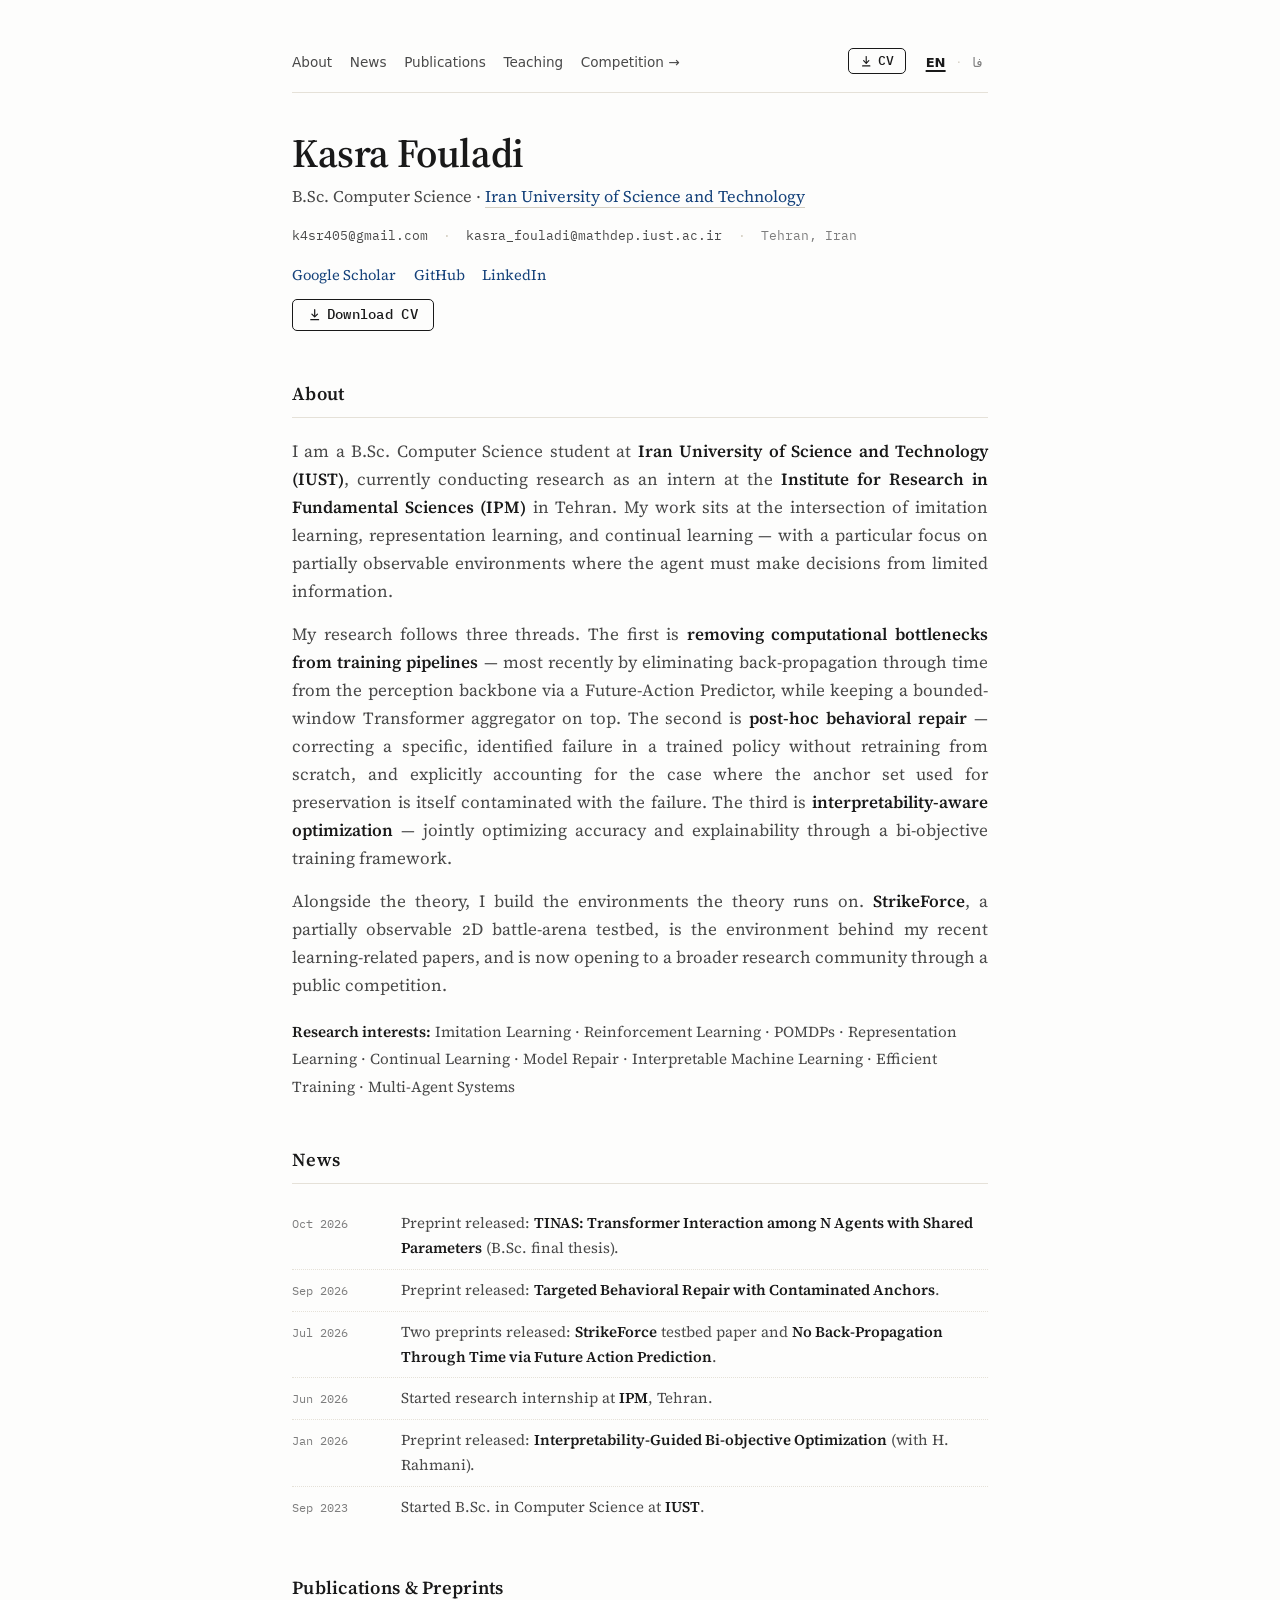
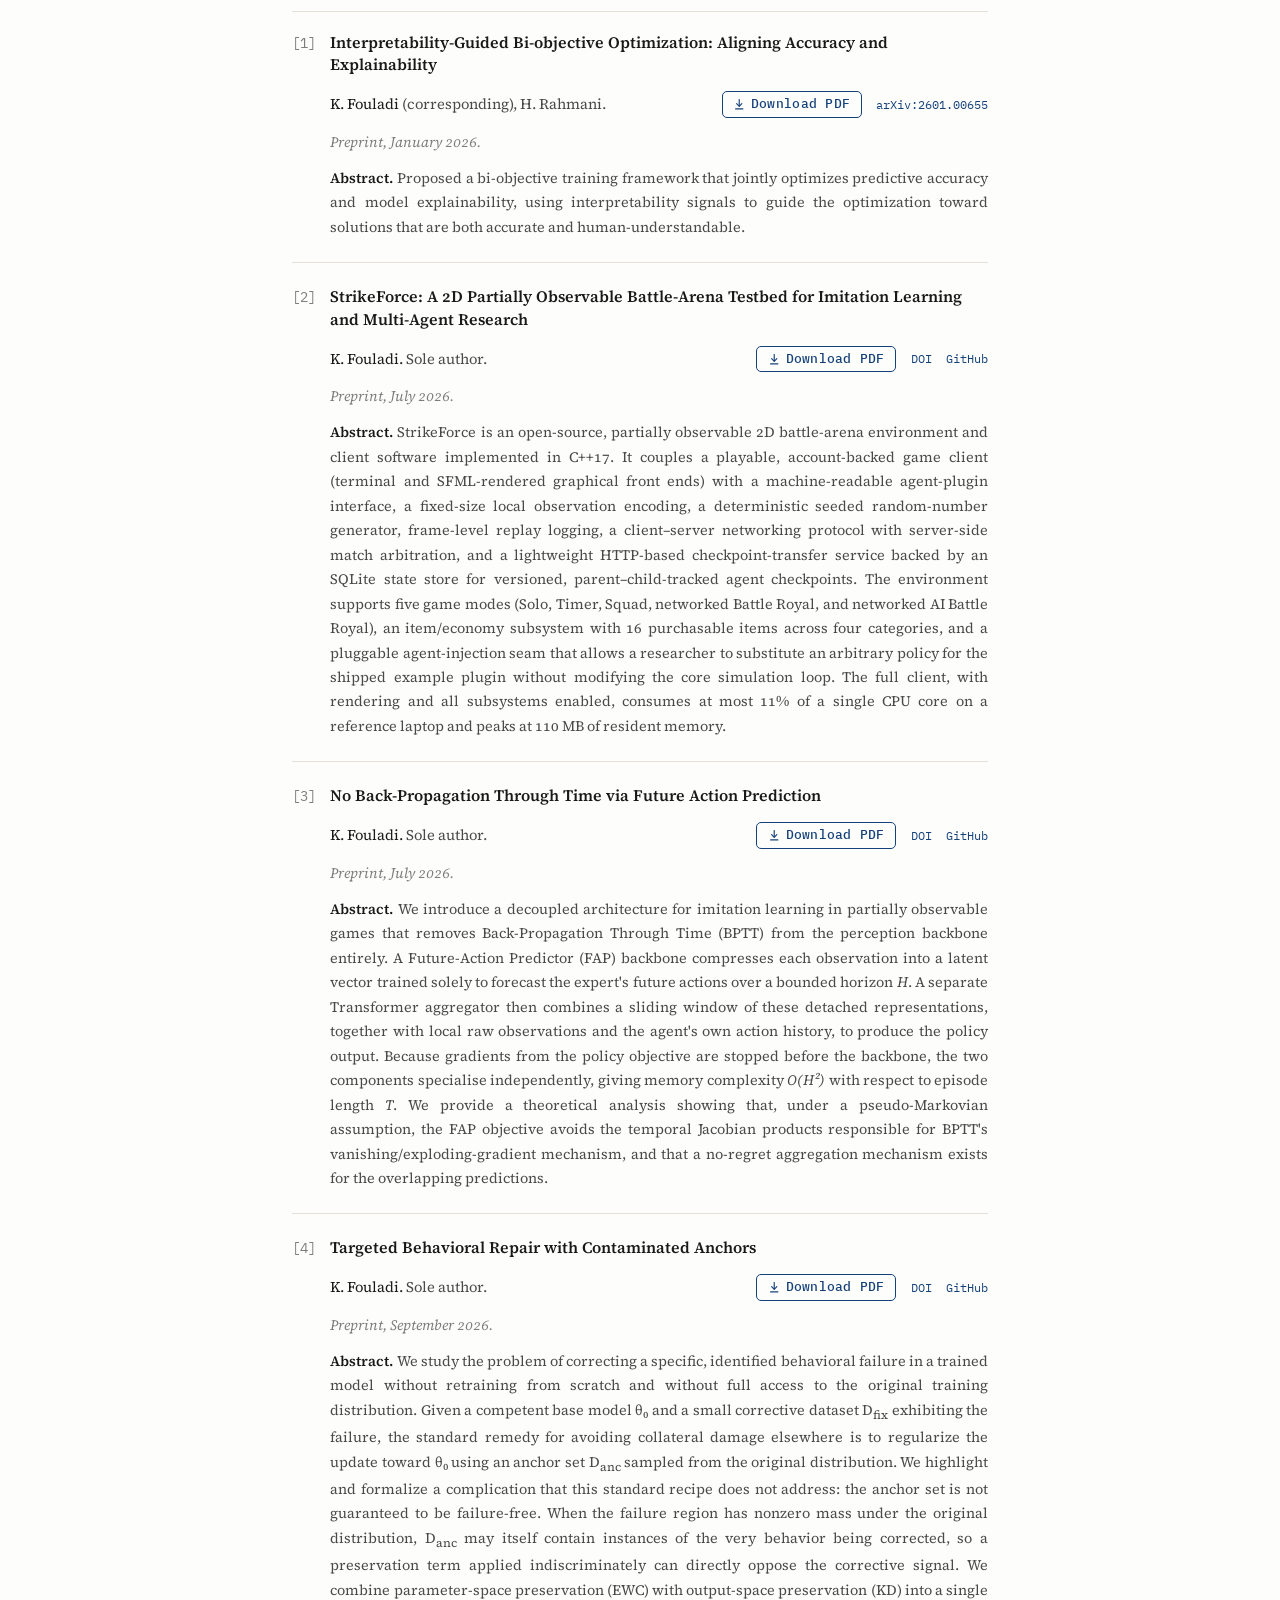
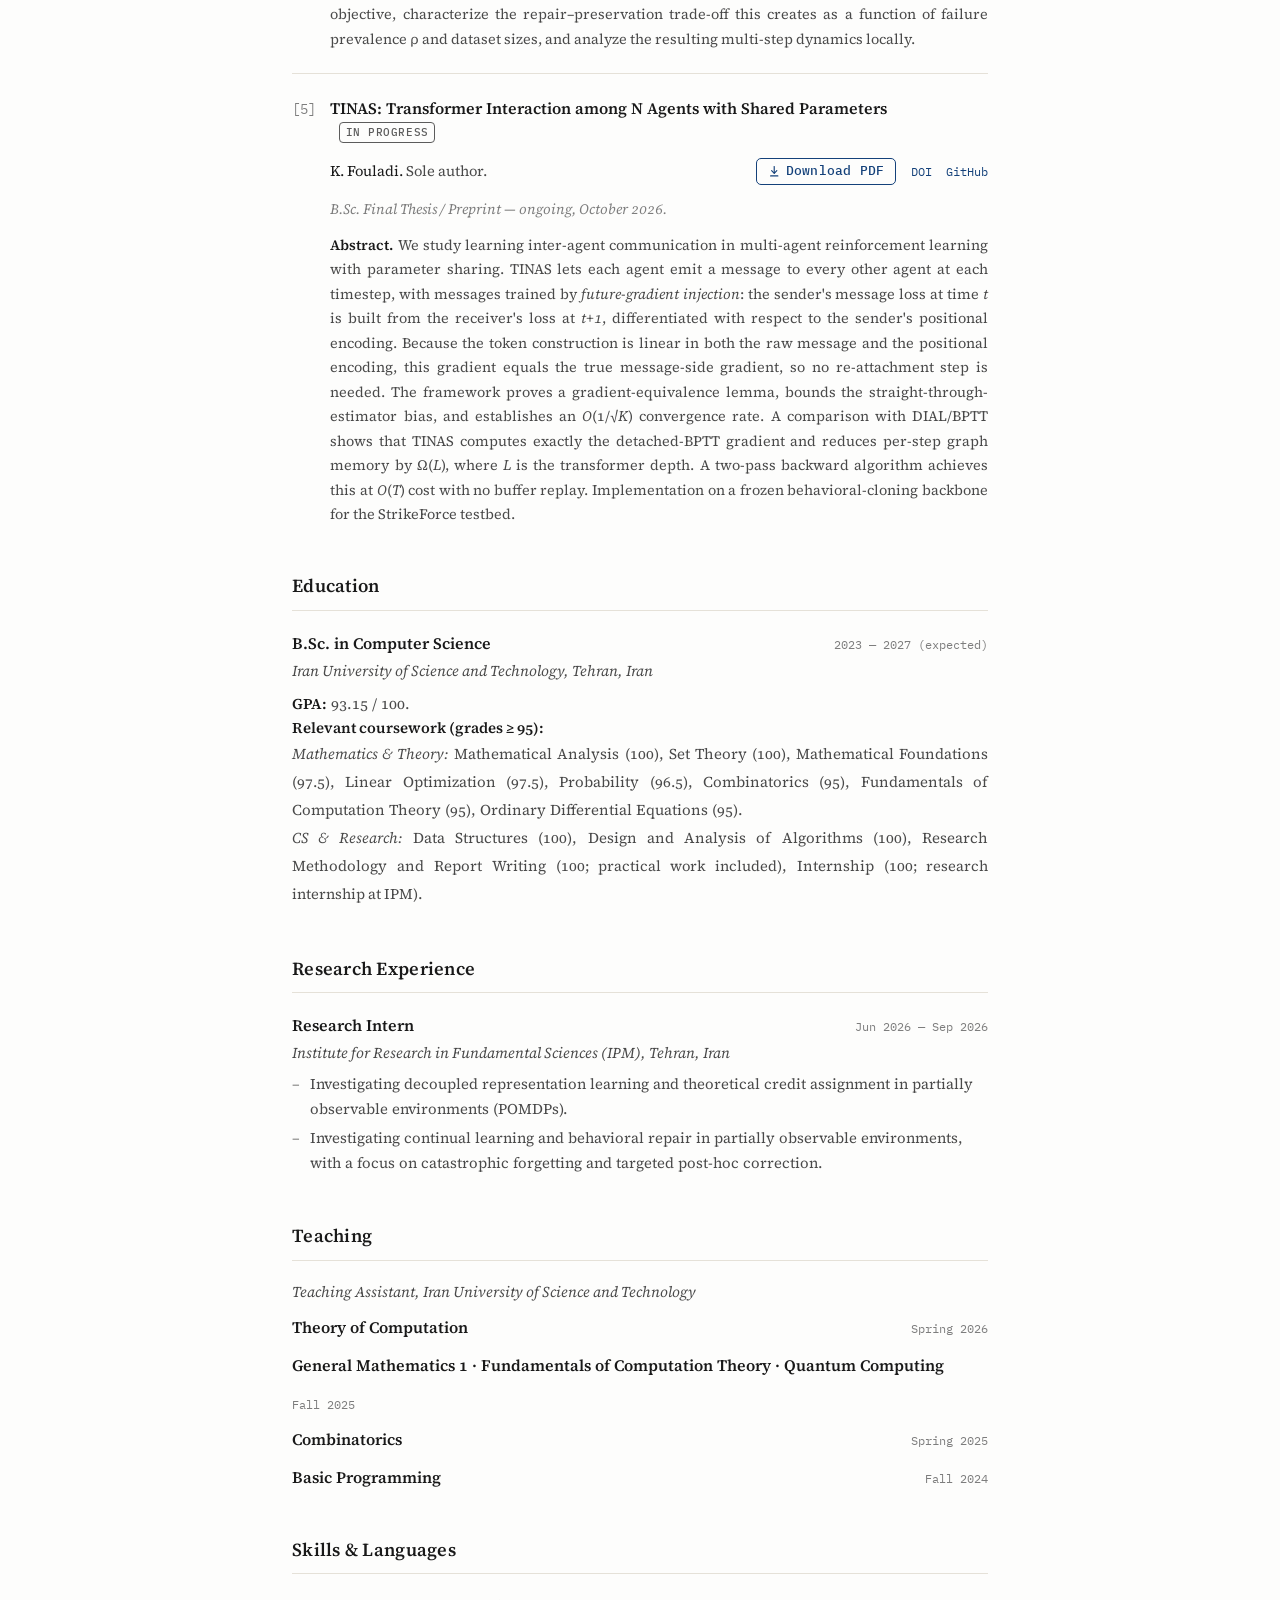
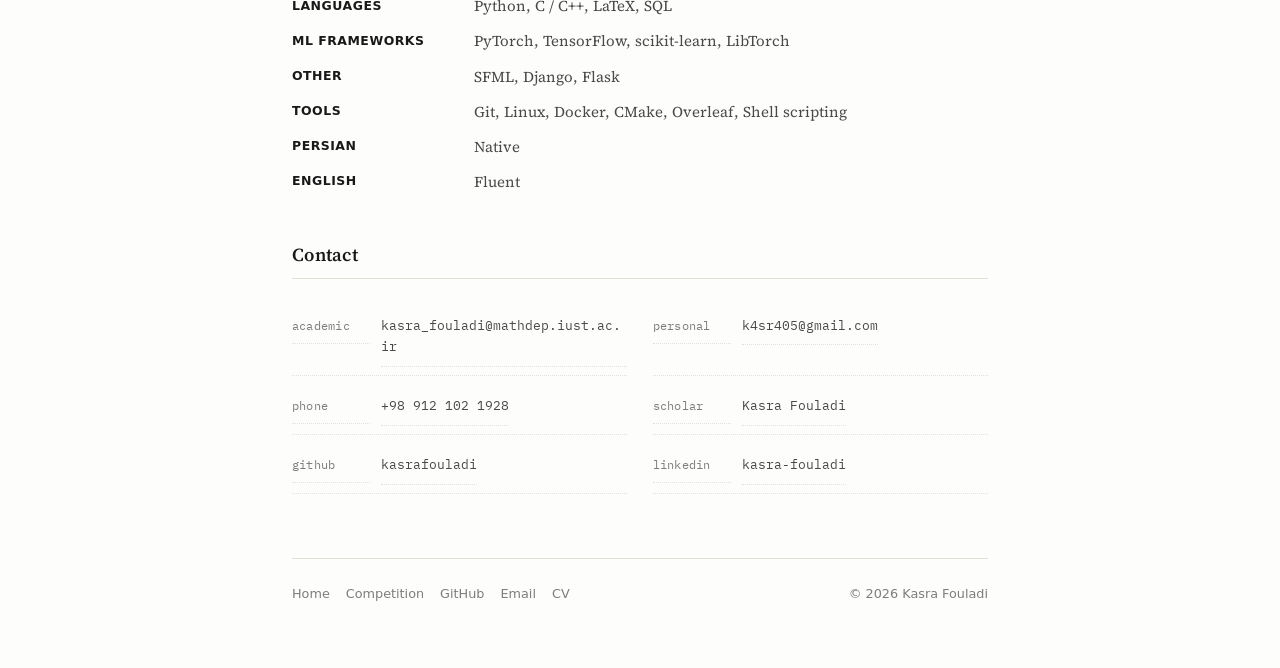
==== commit cd158dcf: "in progress added" ====
--- a/index.html
+++ b/index.html
@@ -32,6 +32,20 @@
     font-size:.88rem;
     padding:.5em 1.05em;
   }
+
+  /* ===== Ongoing badge ===== */
+  .pub-badge{
+    display:inline-block;
+    font-family:"IBM Plex Mono", ui-monospace, monospace;
+    font-size:.68rem; font-weight:500; letter-spacing:.05em;
+    text-transform:uppercase;
+    padding:.15em .5em;
+    border:1px solid currentColor; border-radius:4px;
+    margin-inline-start:.55rem;
+    vertical-align:middle;
+    opacity:.7;
+    white-space:nowrap;
+  }
 </style>
 </head>
 <body>
@@ -283,7 +297,7 @@
       </article>
 
       <article class="pub">
-        <div class="pub-title">TINAS: Transformer Interaction among N Agents with Shared Parameters</div>
+        <div class="pub-title">TINAS: Transformer Interaction among N Agents with Shared Parameters <span class="pub-badge">In Progress</span></div>
         <div class="pub-head">
           <div class="pub-authors"><em>K. Fouladi.</em> Sole author.</div>
           <div class="pub-links">
@@ -300,7 +314,7 @@
             <a href="https://github.com/kasrafouladi/StrikeForce-No-BPTT-via-FAP" target="_blank" rel="noopener">GitHub</a>
           </div>
         </div>
-        <div class="pub-venue">B.Sc. Final Thesis / Preprint, October 2026.</div>
+        <div class="pub-venue">B.Sc. Final Thesis / Preprint — ongoing, October 2026.</div>
         <div class="pub-abstract"><span class="lead">Abstract.</span> We study learning inter-agent communication in multi-agent reinforcement learning with parameter sharing. TINAS lets each agent emit a message to every other agent at each timestep, with messages trained by <em>future-gradient injection</em>: the sender's message loss at time <em>t</em> is built from the receiver's loss at <em>t+1</em>, differentiated with respect to the sender's positional encoding. Because the token construction is linear in both the raw message and the positional encoding, this gradient equals the true message-side gradient, so no re-attachment step is needed. The framework proves a gradient-equivalence lemma, bounds the straight-through-estimator bias, and establishes an <em>O</em>(1/√<em>K</em>) convergence rate. A comparison with DIAL/BPTT shows that TINAS computes exactly the detached-BPTT gradient and reduces per-step graph memory by Ω(<em>L</em>), where <em>L</em> is the transformer depth. A two-pass backward algorithm achieves this at <em>O</em>(<em>T</em>) cost with no buffer replay. Implementation on a frozen behavioral-cloning backbone for the StrikeForce testbed.</div>
       </article>
 
@@ -396,7 +410,7 @@
       </article>
 
       <article class="pub">
-        <div class="pub-title">TINAS: Transformer Interaction among N Agents with Shared Parameters</div>
+        <div class="pub-title">TINAS: Transformer Interaction among N Agents with Shared Parameters <span class="pub-badge">In Progress</span></div>
         <div class="pub-head">
           <div class="pub-authors"><em>K. Fouladi.</em> نویسنده‌ی تنها.</div>
           <div class="pub-links">
@@ -413,7 +427,7 @@
             <a href="https://github.com/kasrafouladi/StrikeForce-No-BPTT-via-FAP" target="_blank" rel="noopener">GitHub</a>
           </div>
         </div>
-        <div class="pub-venue">پایان‌نامه‌ی کارشناسی / پیش‌چاپ، اکتبر ۲۰۲۶.</div>
+        <div class="pub-venue">پایان‌نامه‌ی کارشناسی / پیش‌چاپ — در جریان، اکتبر ۲۰۲۶.</div>
         <div class="pub-abstract"><span class="lead">چکیده.</span> ما مسئله‌ی یادگیری ارتباط بین‌عواملی در یادگیری تقویتی چندعامله با اشتراک پارامتر را مطالعه می‌کنیم. TINAS به هر عامل اجازه می‌دهد در هر گام زمانی به سایر عوامل پیام ارسال کند، و پیام‌ها با <em>تزریق گرادیان آینده</em> آموزش می‌بینند: تابع افت پیام فرستنده در زمان <em>t</em> از تابع افت گیرنده در زمان <em>t+1</em> ساخته می‌شود که نسبت به encoding موقعیتی فرستنده مشتق‌گیری می‌شود. چون ساخت توکن نسبت به هر دو ورودی (پیام خام و encoding موقعیتی) خطی است، این گرادیان با گرادیان واقعی سمت پیام برابر است، پس نیازی به مرحله‌ی re-attachment نیست. چارچوب یک لم هم‌ارزی گرادیان را اثبات می‌کند، بایاس straight-through estimator را کران می‌زند، و نرخ همگرایی <em>O</em>(1/√<em>K</em>) را برقرار می‌کند. مقایسه با DIAL/BPTT نشان می‌دهد که TINAS دقیقاً گرادیان detached-BPTT را محاسبه می‌کند و حافظه‌ی گراف در هر گام را به اندازه‌ی Ω(<em>L</em>) کاهش می‌دهد، که <em>L</em> عمق transformer است. یک الگوریتم two-pass backward این را با هزینه‌ی <em>O</em>(<em>T</em>) و بدون buffer replay محقق می‌کند.</div>
       </article>
 
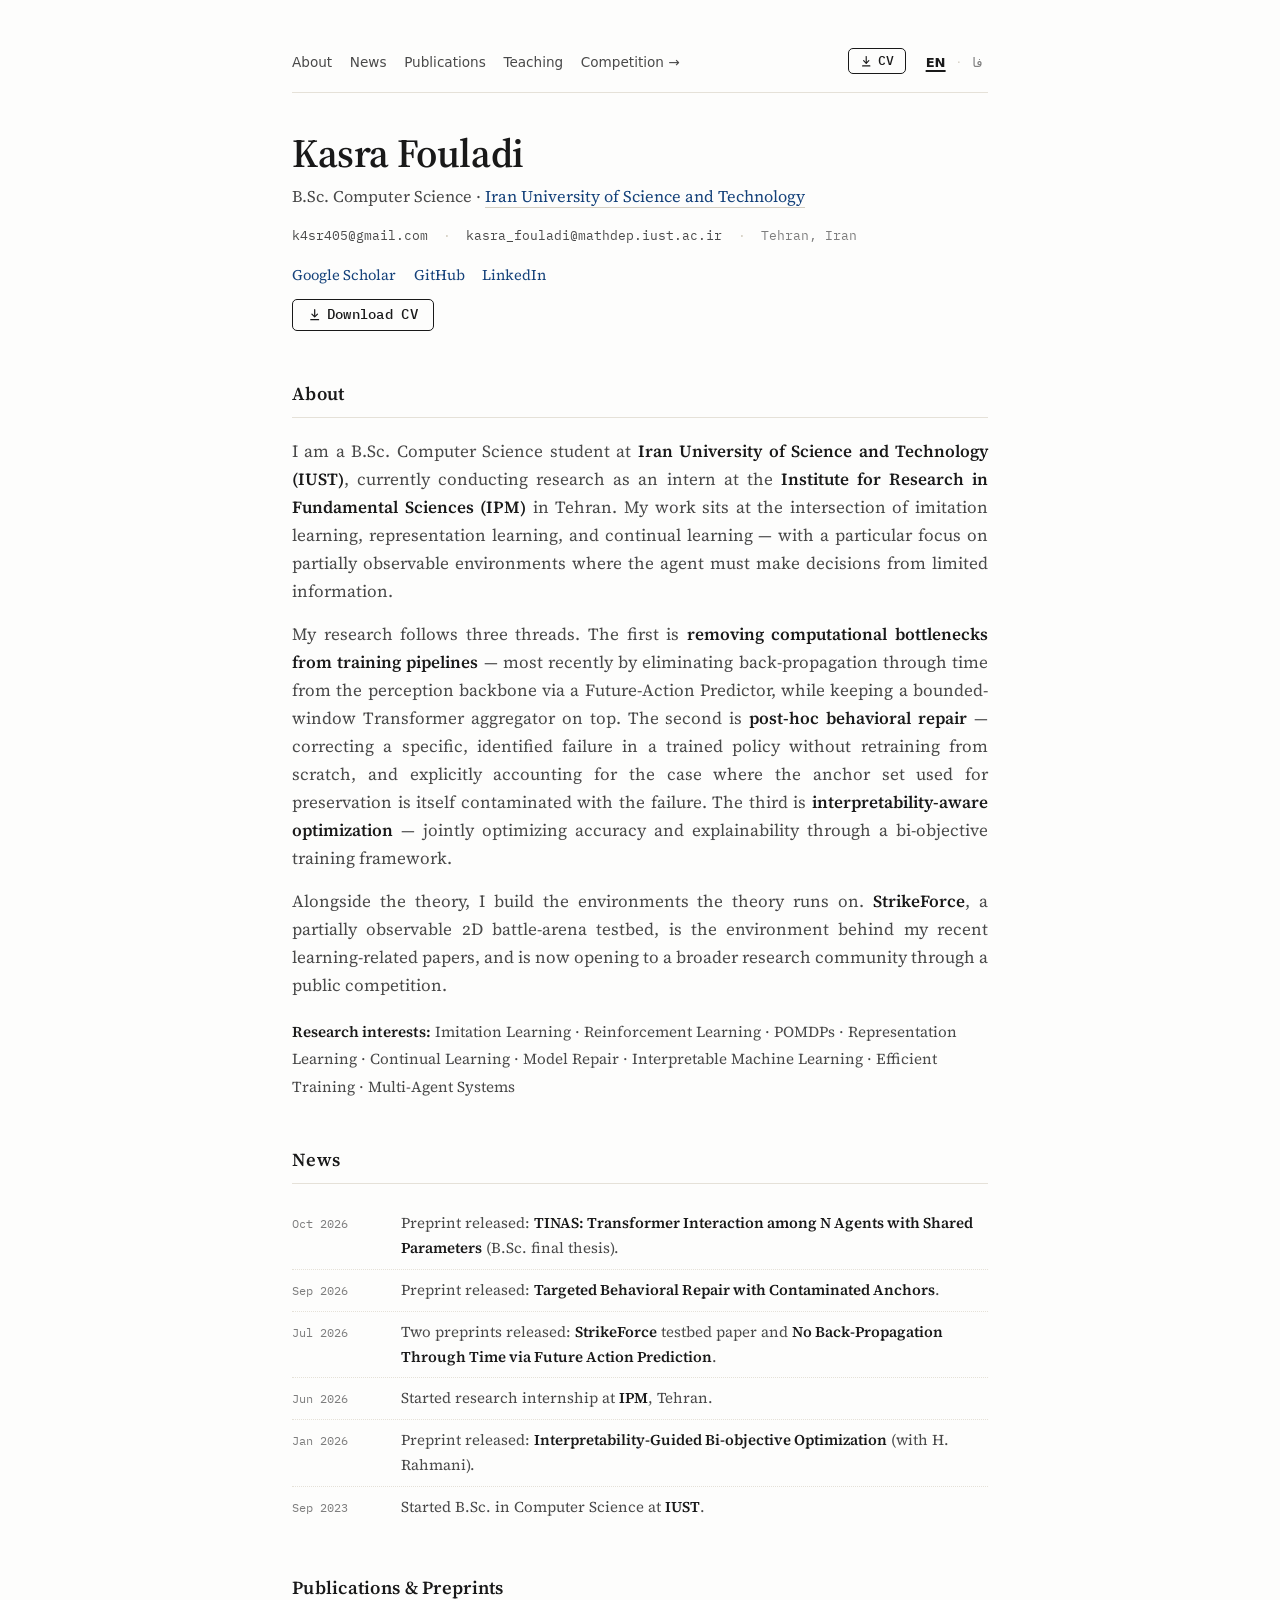
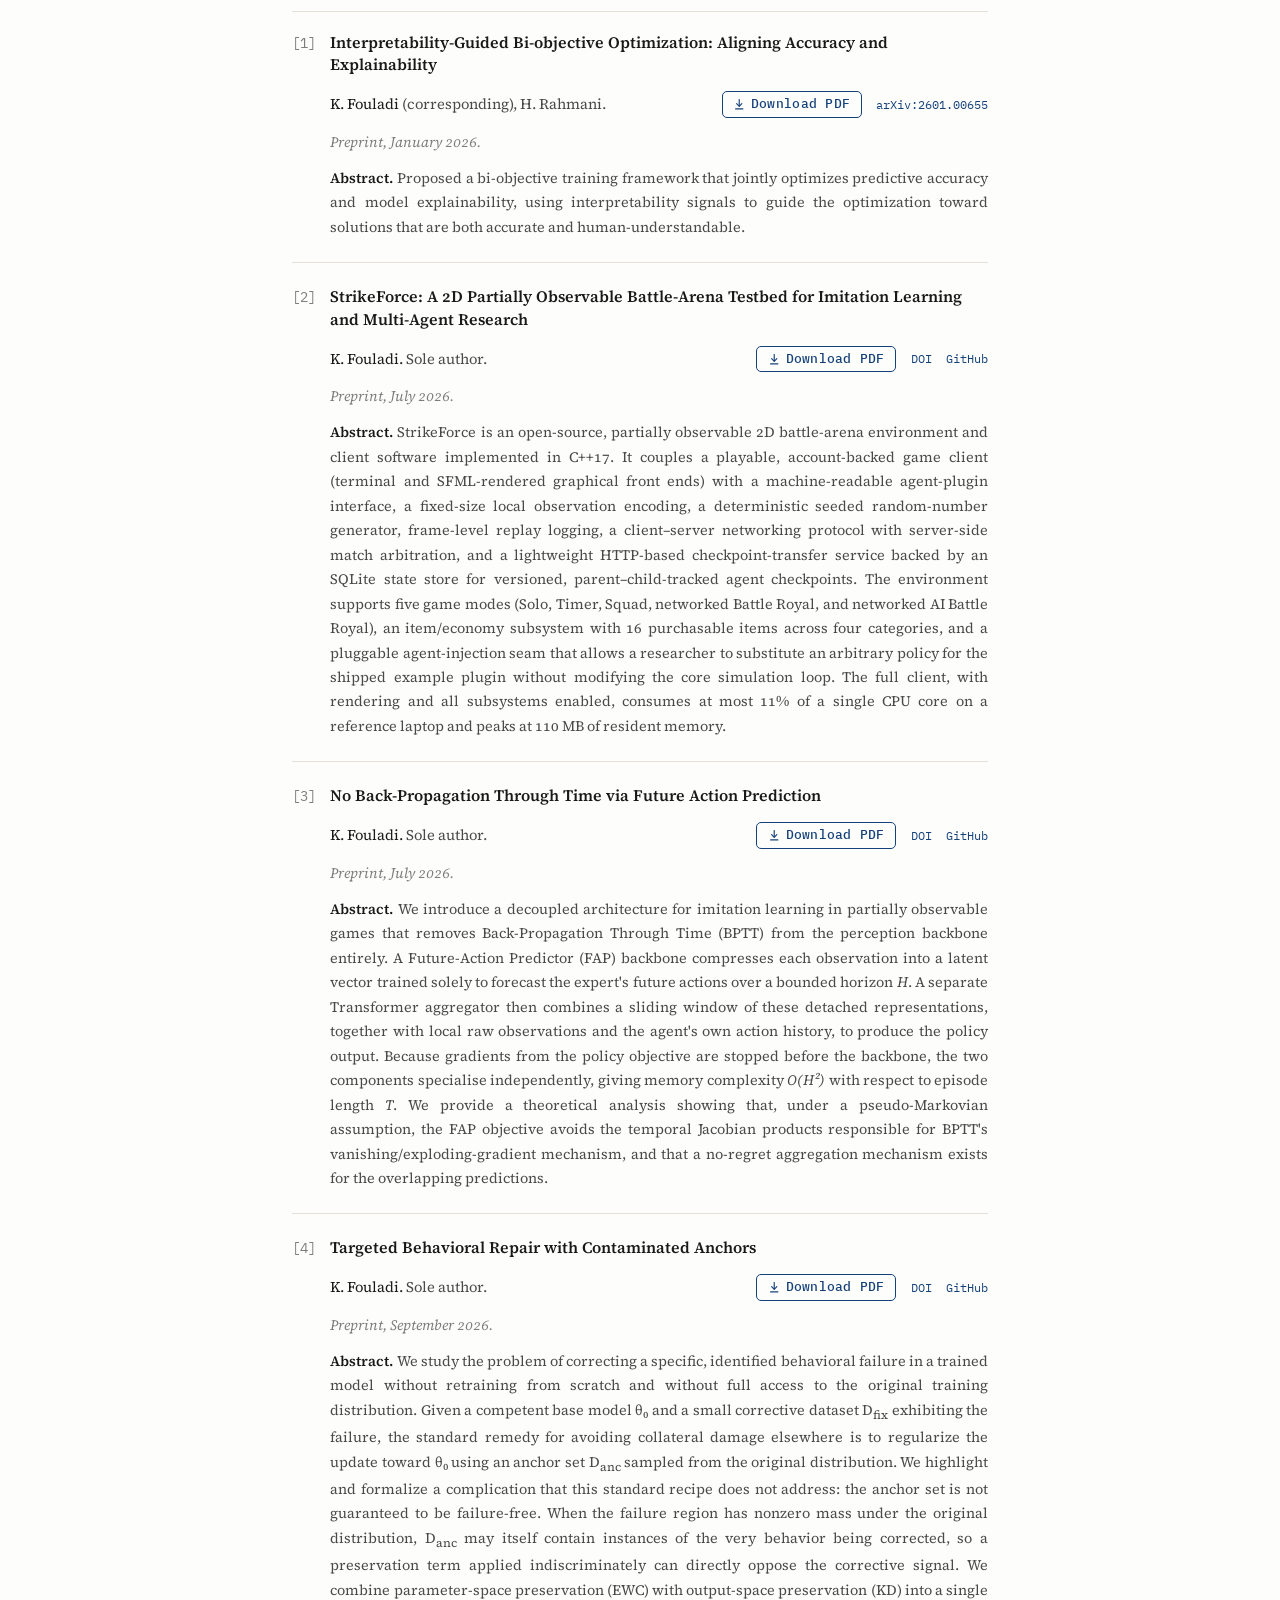
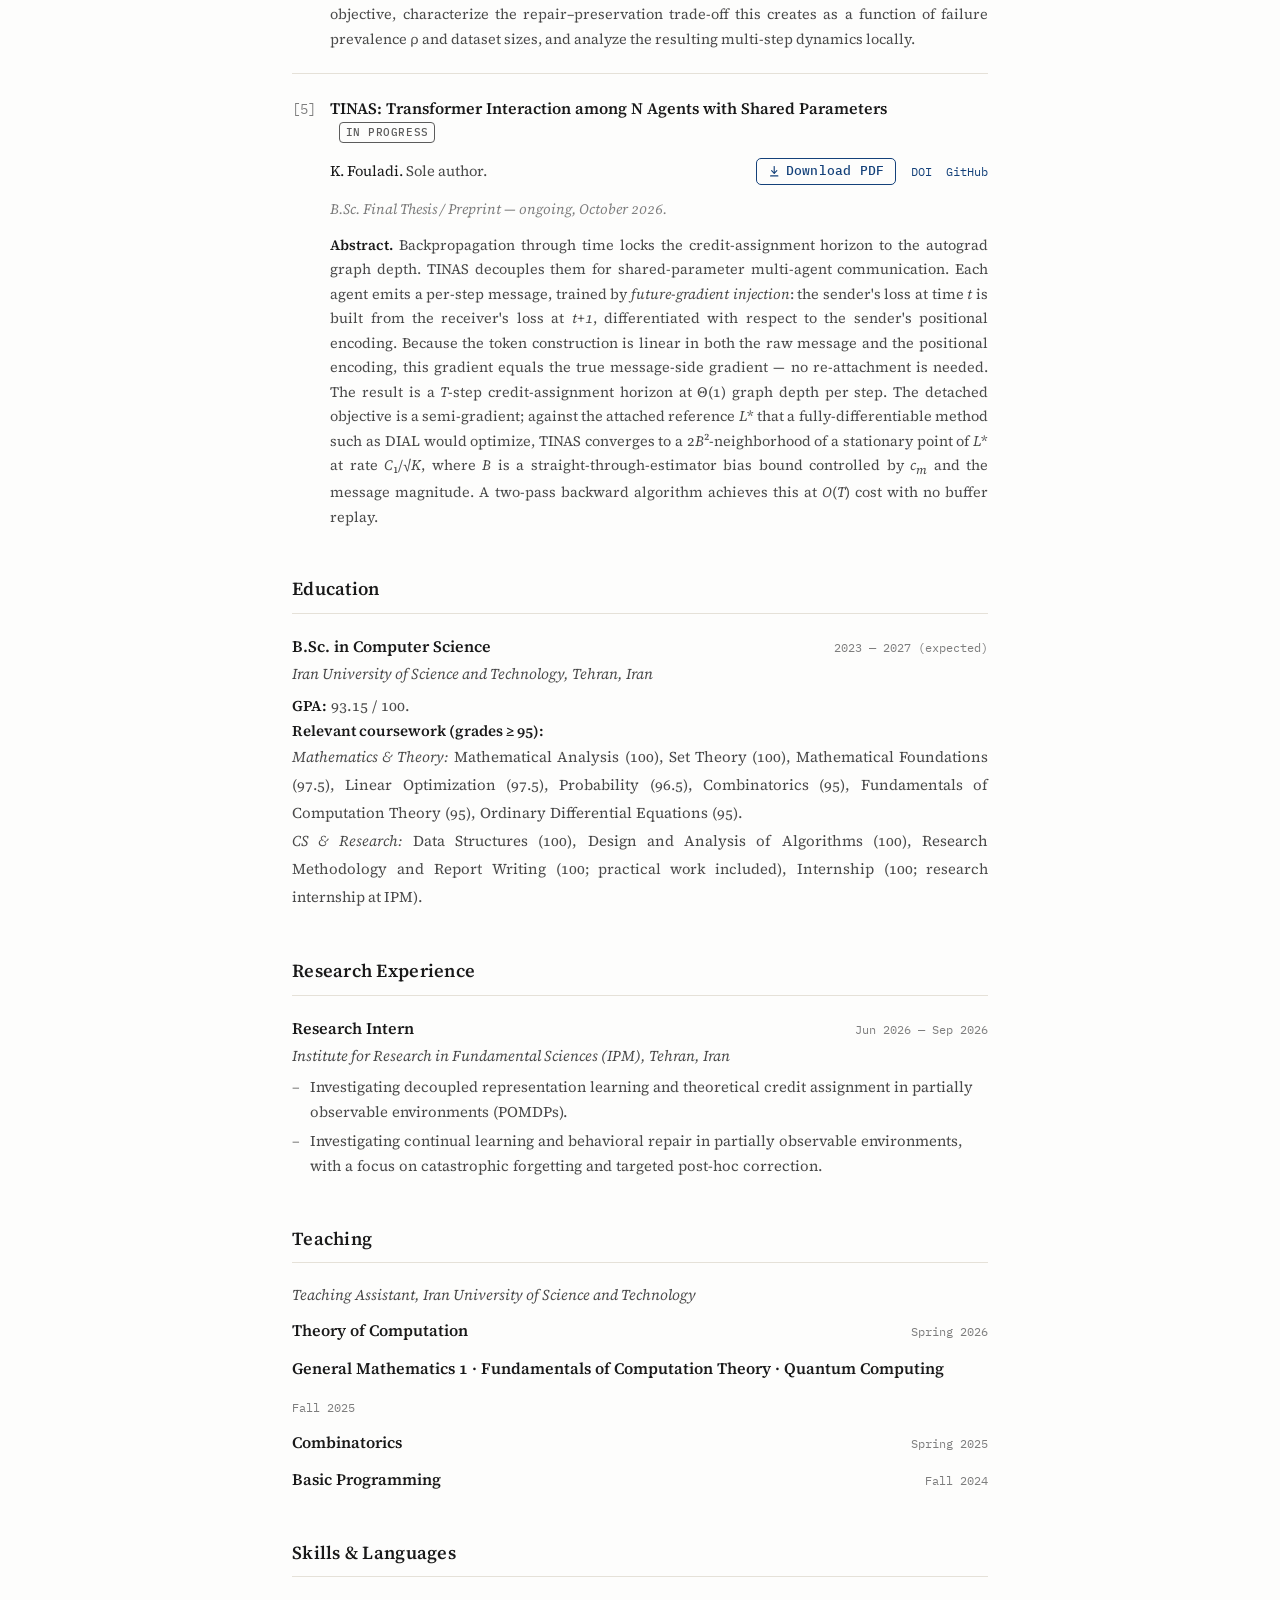
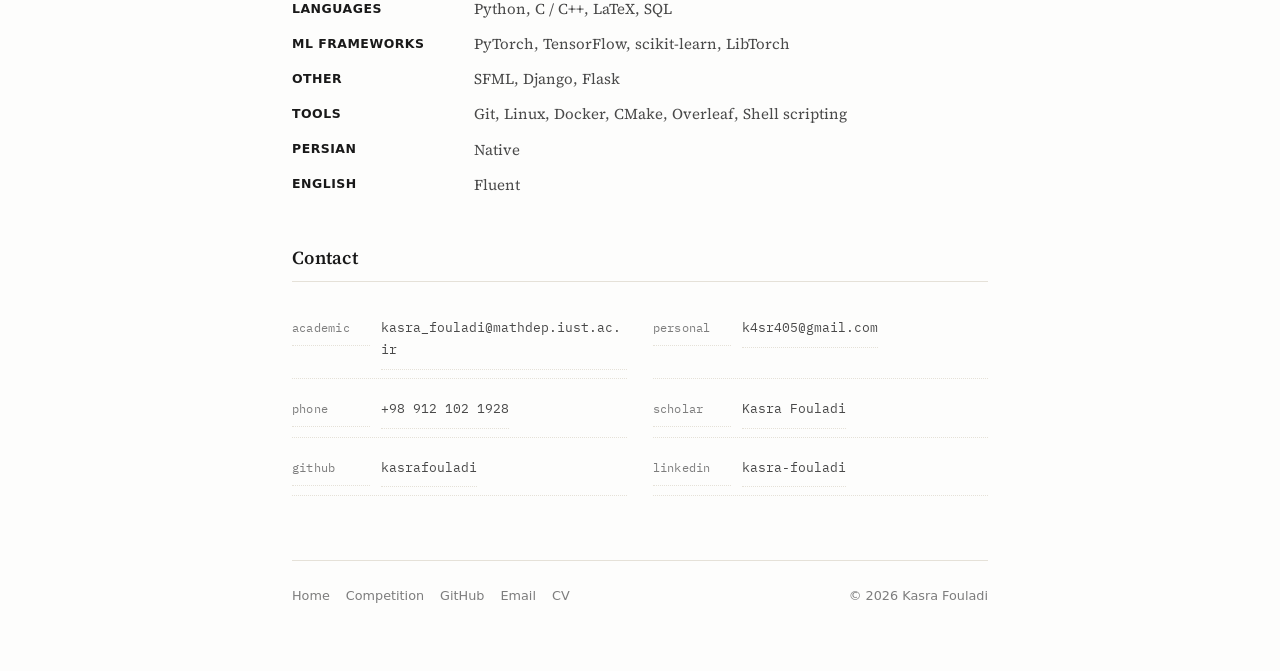
==== commit 08507bd6: "." ====
--- a/index.html
+++ b/index.html
@@ -315,7 +315,7 @@
           </div>
         </div>
         <div class="pub-venue">B.Sc. Final Thesis / Preprint — ongoing, October 2026.</div>
-        <div class="pub-abstract"><span class="lead">Abstract.</span> We study learning inter-agent communication in multi-agent reinforcement learning with parameter sharing. TINAS lets each agent emit a message to every other agent at each timestep, with messages trained by <em>future-gradient injection</em>: the sender's message loss at time <em>t</em> is built from the receiver's loss at <em>t+1</em>, differentiated with respect to the sender's positional encoding. Because the token construction is linear in both the raw message and the positional encoding, this gradient equals the true message-side gradient, so no re-attachment step is needed. The framework proves a gradient-equivalence lemma, bounds the straight-through-estimator bias, and establishes an <em>O</em>(1/√<em>K</em>) convergence rate. A comparison with DIAL/BPTT shows that TINAS computes exactly the detached-BPTT gradient and reduces per-step graph memory by Ω(<em>L</em>), where <em>L</em> is the transformer depth. A two-pass backward algorithm achieves this at <em>O</em>(<em>T</em>) cost with no buffer replay. Implementation on a frozen behavioral-cloning backbone for the StrikeForce testbed.</div>
+        <div class="pub-abstract"><span class="lead">Abstract.</span> Backpropagation through time locks the credit-assignment horizon to the autograd graph depth. TINAS decouples them for shared-parameter multi-agent communication. Each agent emits a per-step message, trained by <em>future-gradient injection</em>: the sender's loss at time <em>t</em> is built from the receiver's loss at <em>t+1</em>, differentiated with respect to the sender's positional encoding. Because the token construction is linear in both the raw message and the positional encoding, this gradient equals the true message-side gradient — no re-attachment is needed. The result is a <em>T</em>-step credit-assignment horizon at Θ(1) graph depth per step. The detached objective is a semi-gradient; against the attached reference <em>L</em>* that a fully-differentiable method such as DIAL would optimize, TINAS converges to a 2<em>B</em>²-neighborhood of a stationary point of <em>L</em>* at rate <em>C</em>₁/√<em>K</em>, where <em>B</em> is a straight-through-estimator bias bound controlled by <em>c<sub>m</sub></em> and the message magnitude. A two-pass backward algorithm achieves this at <em>O</em>(<em>T</em>) cost with no buffer replay.</div>
       </article>
 
     </div>
@@ -428,7 +428,7 @@
           </div>
         </div>
         <div class="pub-venue">پایان‌نامه‌ی کارشناسی / پیش‌چاپ — در جریان، اکتبر ۲۰۲۶.</div>
-        <div class="pub-abstract"><span class="lead">چکیده.</span> ما مسئله‌ی یادگیری ارتباط بین‌عواملی در یادگیری تقویتی چندعامله با اشتراک پارامتر را مطالعه می‌کنیم. TINAS به هر عامل اجازه می‌دهد در هر گام زمانی به سایر عوامل پیام ارسال کند، و پیام‌ها با <em>تزریق گرادیان آینده</em> آموزش می‌بینند: تابع افت پیام فرستنده در زمان <em>t</em> از تابع افت گیرنده در زمان <em>t+1</em> ساخته می‌شود که نسبت به encoding موقعیتی فرستنده مشتق‌گیری می‌شود. چون ساخت توکن نسبت به هر دو ورودی (پیام خام و encoding موقعیتی) خطی است، این گرادیان با گرادیان واقعی سمت پیام برابر است، پس نیازی به مرحله‌ی re-attachment نیست. چارچوب یک لم هم‌ارزی گرادیان را اثبات می‌کند، بایاس straight-through estimator را کران می‌زند، و نرخ همگرایی <em>O</em>(1/√<em>K</em>) را برقرار می‌کند. مقایسه با DIAL/BPTT نشان می‌دهد که TINAS دقیقاً گرادیان detached-BPTT را محاسبه می‌کند و حافظه‌ی گراف در هر گام را به اندازه‌ی Ω(<em>L</em>) کاهش می‌دهد، که <em>L</em> عمق transformer است. یک الگوریتم two-pass backward این را با هزینه‌ی <em>O</em>(<em>T</em>) و بدون buffer replay محقق می‌کند.</div>
+        <div class="pub-abstract"><span class="lead">چکیده.</span> Back-Propagation Through Time افق تخصیص اعتبار را به عمق گراف autograd قفل می‌کند. TINAS این دو را برای ارتباط چندعامله با پارامتر مشترک از هم جدا می‌کند. هر عامل در هر گام پیامی می‌فرستد، که با <em>تزریق گرادیان آینده</em> آموزش می‌بیند: تابع افت فرستنده در زمان <em>t</em> از تابع افت گیرنده در زمان <em>t+1</em> ساخته می‌شود و نسبت به encoding موقعیتی فرستنده مشتق‌گیری می‌شود. چون ساخت توکن نسبت به هر دو ورودی (پیام خام و encoding موقعیتی) خطی است، این گرادیان با گرادیان واقعی سمت پیام برابر است — پس نیازی به re-attachment نیست. نتیجه یک افق تخصیص اعتبار <em>T</em>-گامی در عمق گراف Θ(1) در هر گام است. هدف detached یک semi-gradient است؛ در برابر مرجع attached <em>L</em>* که یک روش کاملاً مشتق‌پذیر مانند DIAL بهینه می‌کرد، TINAS به یک همسایگی 2<em>B</em>² از نقطه‌ی ساکن <em>L</em>* با نرخ <em>C</em>₁/√<em>K</em> همگرا می‌شود، که <em>B</em> یک کران بایاس straight-through estimator است که با <em>c<sub>m</sub></em> و اندازه‌ی پیام کنترل می‌شود. یک الگوریتم two-pass backward این را با هزینه‌ی <em>O</em>(<em>T</em>) و بدون buffer replay محقق می‌کند.</div>
       </article>
 
     </div>
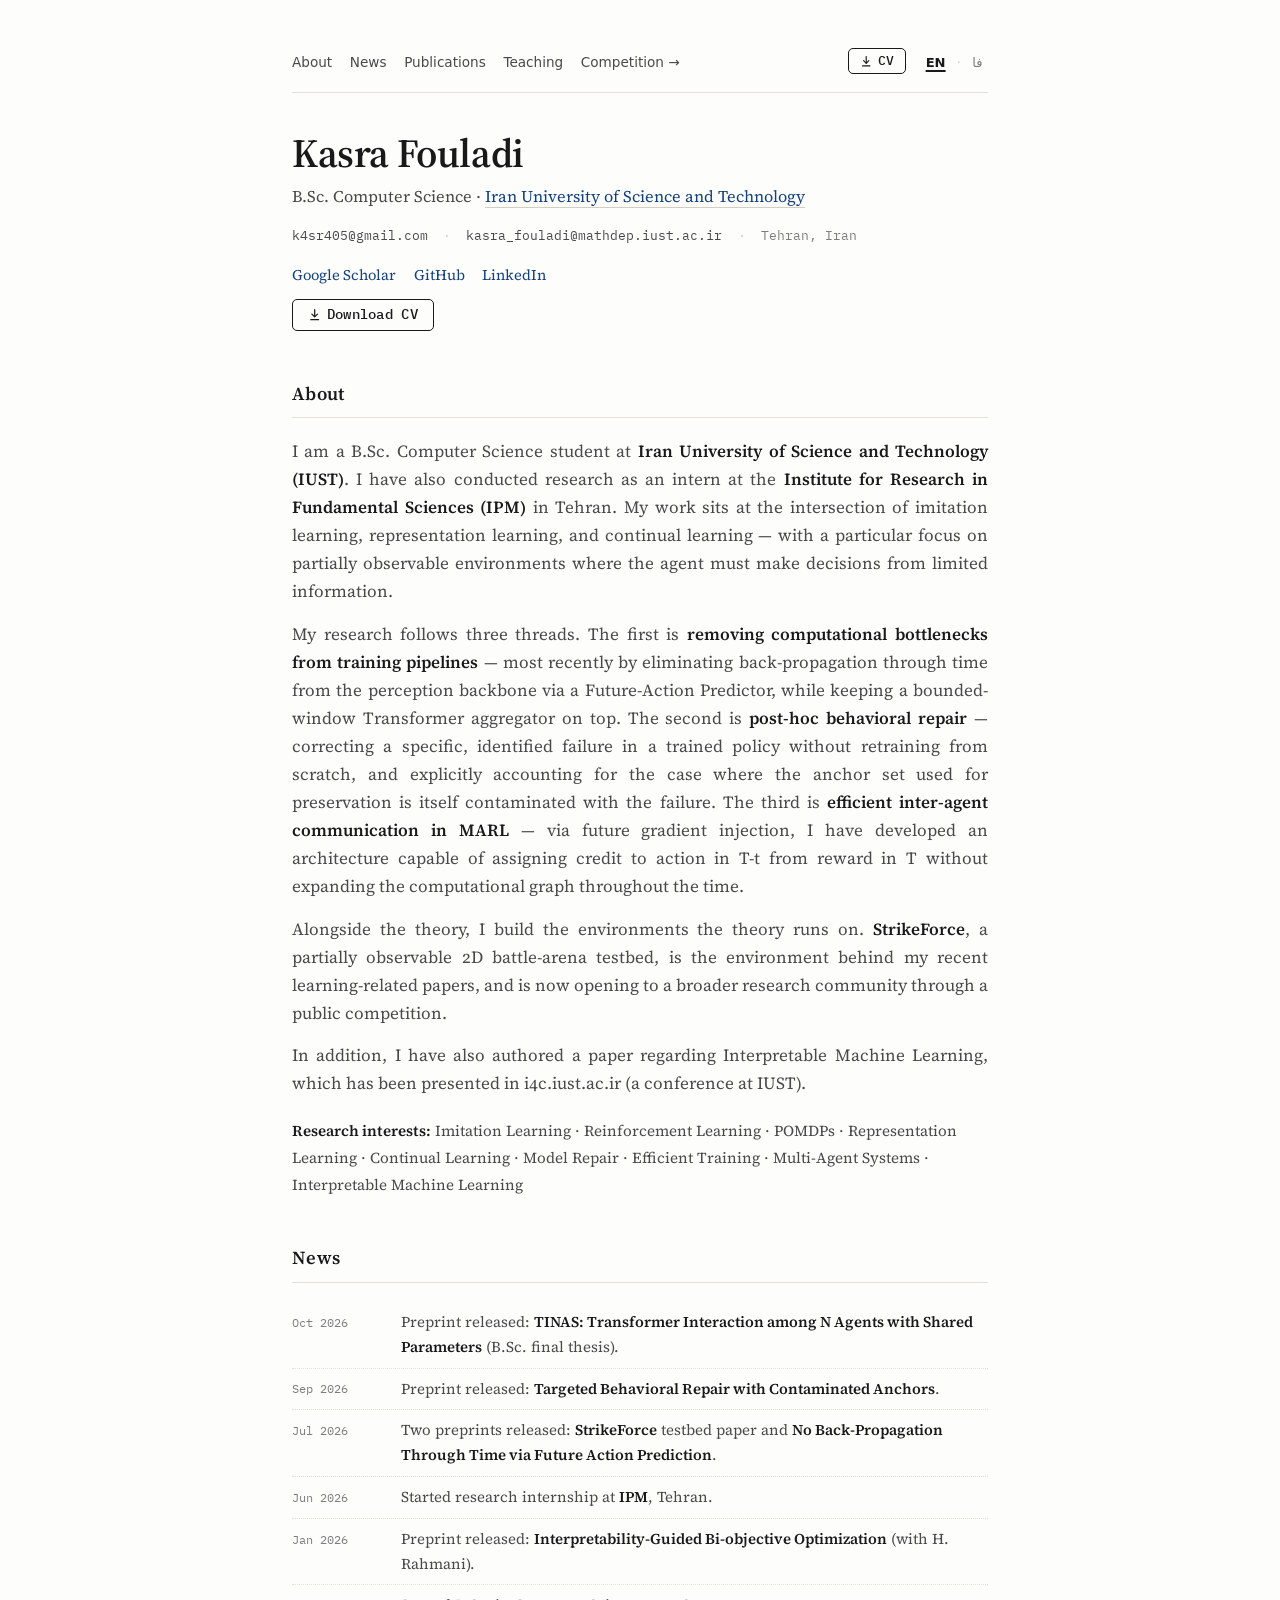
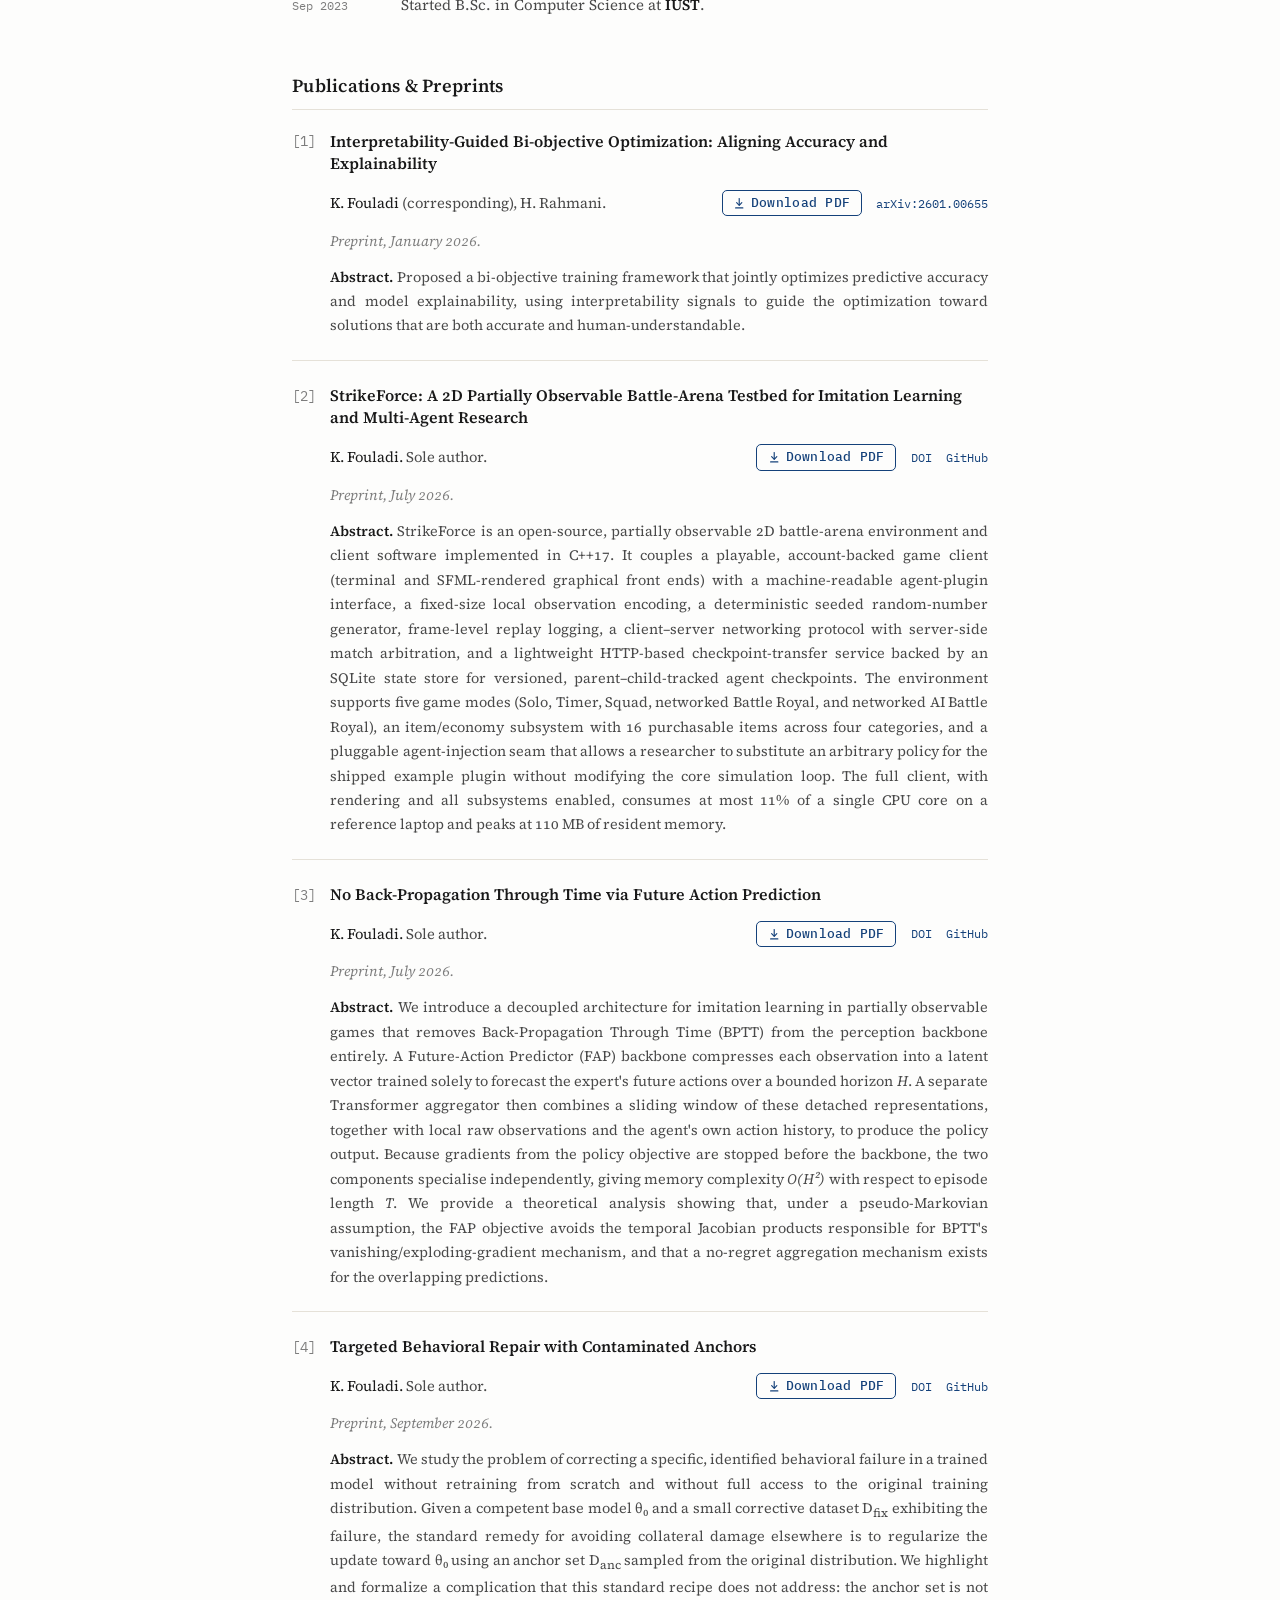
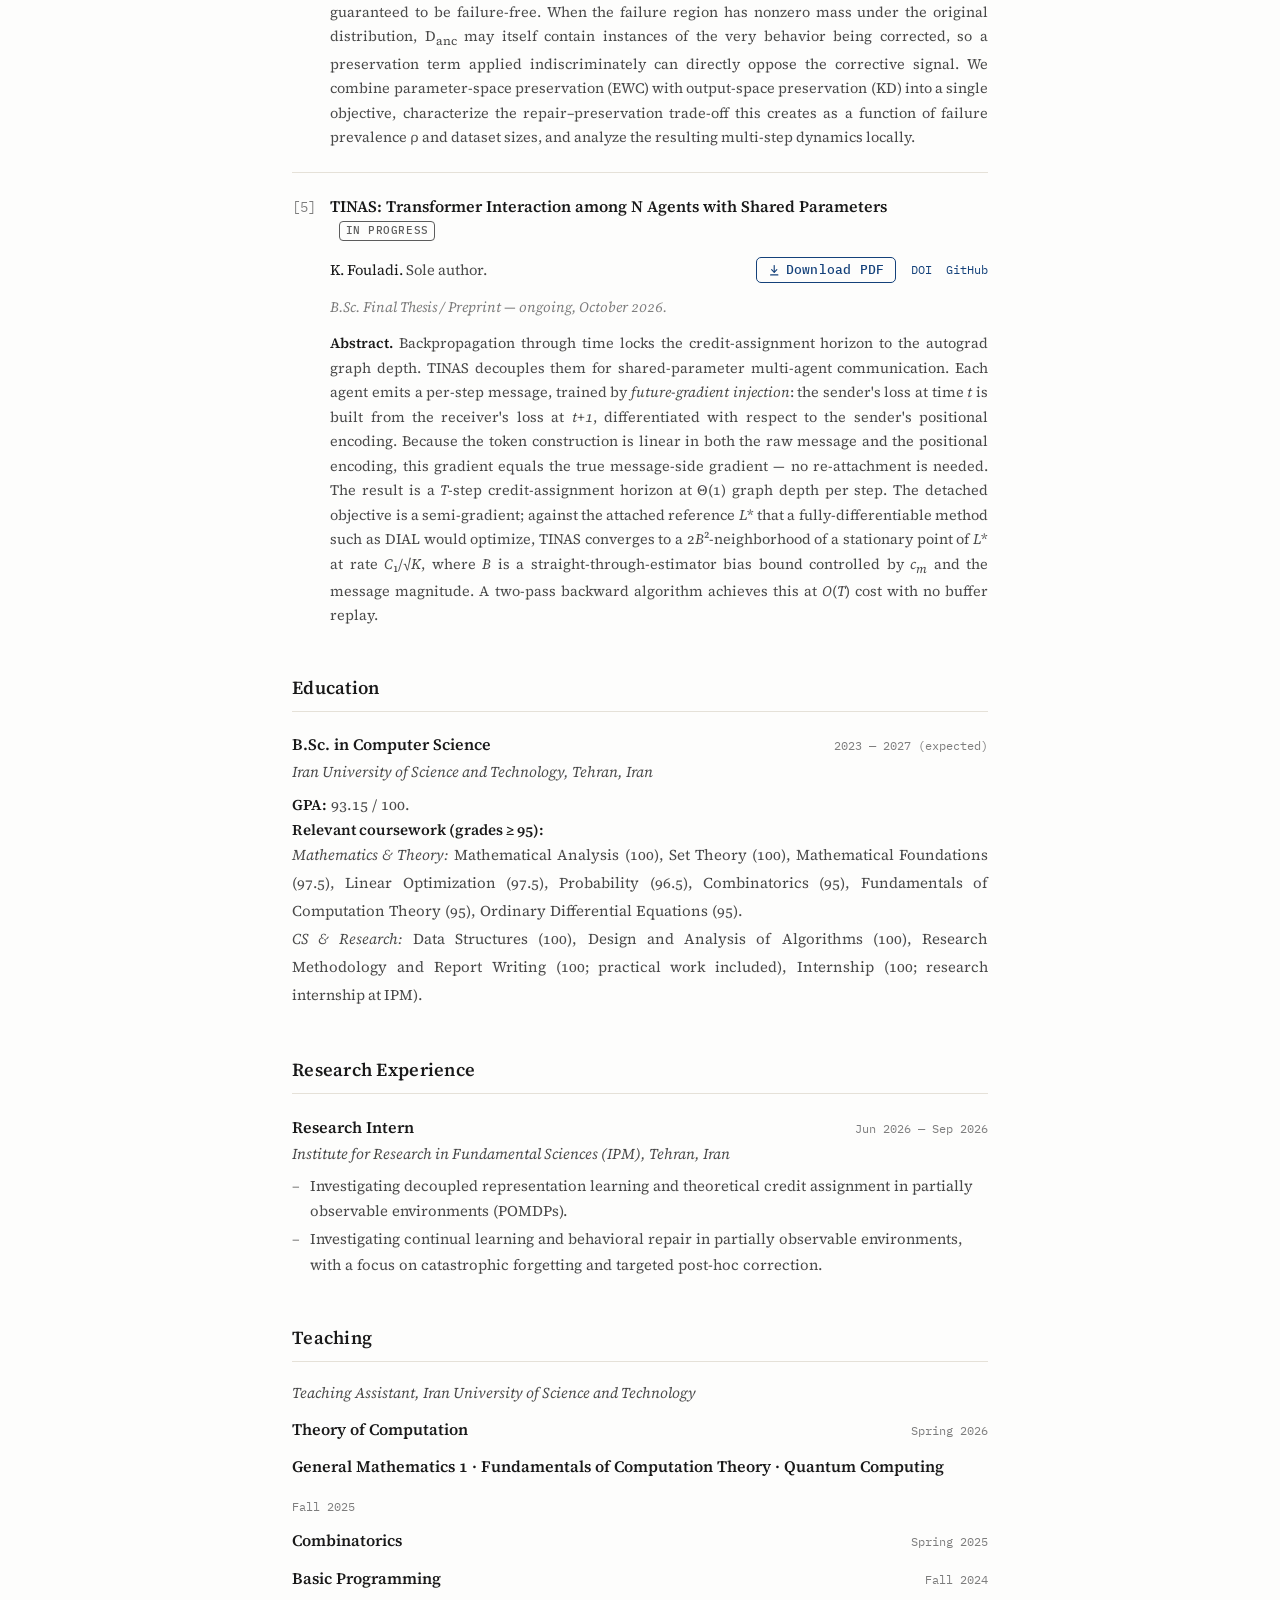
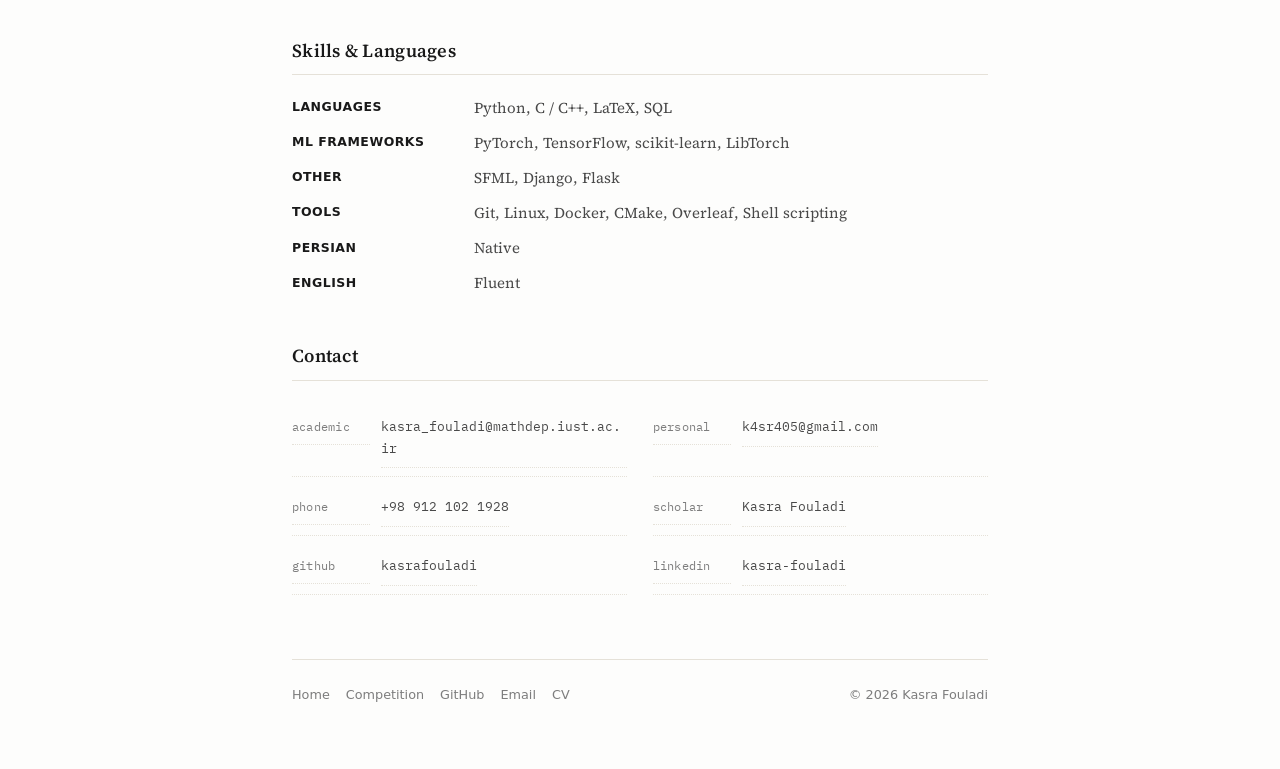
==== commit a0d02b8f: "two sentences were updated" ====
--- a/index.html
+++ b/index.html
@@ -160,20 +160,22 @@
     <h2 data-lang-content="fa">درباره</h2>
 
     <div data-lang-content="en" dir="ltr" lang="en">
-      <p class="body">I am a B.Sc. Computer Science student at <strong>Iran University of Science and Technology (IUST)</strong>, currently conducting research as an intern at the <strong>Institute for Research in Fundamental Sciences (IPM)</strong> in Tehran. My work sits at the intersection of imitation learning, representation learning, and continual learning — with a particular focus on partially observable environments where the agent must make decisions from limited information.</p>
-      <p class="body">My research follows three threads. The first is <strong>removing computational bottlenecks from training pipelines</strong> — most recently by eliminating back-propagation through time from the perception backbone via a Future-Action Predictor, while keeping a bounded-window Transformer aggregator on top. The second is <strong>post-hoc behavioral repair</strong> — correcting a specific, identified failure in a trained policy without retraining from scratch, and explicitly accounting for the case where the anchor set used for preservation is itself contaminated with the failure. The third is <strong>interpretability-aware optimization</strong> — jointly optimizing accuracy and explainability through a bi-objective training framework.</p>
+      <p class="body">I am a B.Sc. Computer Science student at <strong>Iran University of Science and Technology (IUST)</strong>. I have also conducted research as an intern at the <strong>Institute for Research in Fundamental Sciences (IPM)</strong> in Tehran. My work sits at the intersection of imitation learning, representation learning, and continual learning — with a particular focus on partially observable environments where the agent must make decisions from limited information.</p>
+      <p class="body">My research follows three threads. The first is <strong>removing computational bottlenecks from training pipelines</strong> — most recently by eliminating back-propagation through time from the perception backbone via a Future-Action Predictor, while keeping a bounded-window Transformer aggregator on top. The second is <strong>post-hoc behavioral repair</strong> — correcting a specific, identified failure in a trained policy without retraining from scratch, and explicitly accounting for the case where the anchor set used for preservation is itself contaminated with the failure. The third is <strong>efficient inter-agent communication in MARL</strong> — via future gradient injection, I have developed an architecture capable of assigning credit to action in T-t from reward in T without expanding the computational graph throughout the time.</p>
       <p class="body">Alongside the theory, I build the environments the theory runs on. <strong>StrikeForce</strong>, a partially observable 2D battle-arena testbed, is the environment behind my recent learning-related papers, and is now opening to a broader research community through a public competition.</p>
+      <p class="body">In addition, I have also authored a paper regarding Interpretable Machine Learning, which has been presented in i4c.iust.ac.ir (a conference at IUST).</p>
       <p class="interests" style="margin-top:1.2rem">
-        <span class="label">Research interests:</span> Imitation Learning · Reinforcement Learning · POMDPs · Representation Learning · Continual Learning · Model Repair · Interpretable Machine Learning · Efficient Training · Multi-Agent Systems
+        <span class="label">Research interests:</span> Imitation Learning · Reinforcement Learning · POMDPs · Representation Learning · Continual Learning · Model Repair · Efficient Training · Multi-Agent Systems · Interpretable Machine Learning
       </p>
     </div>
 
     <div data-lang-content="fa" dir="rtl" lang="fa">
-      <p class="body">من دانشجوی کارشناسی علوم کامپیوتر در <strong>دانشگاه علم و صنعت ایران</strong> هستم و در حال حاضر به‌عنوان کارآموز پژوهشی در <strong>پژوهشگاه دانش‌های بنیادی (IPM)</strong> تهران مشغول به فعالیت هستم. کار من در تلاقی یادگیری تقلیدی، یادگیری بازنمایی، و یادگیری پیوسته قرار دارد — با تمرکز ویژه بر محیط‌های با مشاهده‌ی جزئی، جایی که agent باید از اطلاعات محدود تصمیم بگیرد.</p>
-      <p class="body">پژوهش من سه رشته دارد. رشته‌ی اول <strong>حذف گلوگاه‌های محاسباتی از خط لوله‌ی آموزش</strong> است — به‌تازگی با حذف Back-Propagation Through Time از بک‌بون ادراکی از طریق یک Future-Action Predictor، در حالی که یک Transformer aggregator با پنجره‌ی محدود روی آن نگه داشته شده. رشته‌ی دوم <strong>ترمیم رفتاری post-hoc</strong> است — تصحیح یک خطای مشخص و شناسایی‌شده در یک policy آموزش‌دیده، بدون آموزش از صفر، و با در نظر گرفتن صریح حالتی که مجموعه‌ی anchor مورد استفاده برای preservation خودش آلوده به همان خطاست. رشته‌ی سوم <strong>بهینه‌سازی آگاه از تفسیرپذیری</strong> است — بهینه‌سازی همزمان دقت و قابلیت توضیح از طریق یک چارچوب آموزش دو-هدفی.</p>
-      <p class="body">در کنار تئوری، محیط‌هایی که تئوری روی آن‌ها اجرا می‌شود را هم می‌سازم. <strong>StrikeForce</strong>، یک بستر نبرد دوبعدی با مشاهده‌ی جزئی، محیطی است که پشت مقالات اخیر من در حوزه‌ی یادگیری قرار دارد، و اکنون از طریق یک مسابقه‌ی عمومی به روی جامعه‌ی گسترده‌تر پژوهش چندعامله باز می‌شود.</p>
+      <p class="body">من دانشجوی کارشناسی علوم کامپیوتر در <strong>دانشگاه علم و صنعت ایران (IUST)</strong> هستم. همچنین به‌عنوان کارآموز در <strong>پژوهشگاه دانش‌های بنیادی (IPM)</strong> در تهران به انجام پژوهش پرداخته‌ام. کار من در تلاقی یادگیری تقلیدی، یادگیری بازنمایی، و یادگیری پیوسته قرار دارد — با تمرکز ویژه بر محیط‌های با مشاهده‌ی جزئی که در آن‌ها عامل باید از اطلاعات محدود تصمیم بگیرد.</p>
+      <p class="body">پژوهش من سه رشته را دنبال می‌کند. رشته‌ی اول <strong>حذف گلوگاه‌های محاسباتی از خط لوله‌ی آموزش</strong> است — به‌تازگی با حذف انتشار رو به عقب در زمان (Back-Propagation Through Time) از بک‌بون ادراکی از طریق یک پیش‌بین اقدام آینده (Future-Action Predictor)، در حالی که یک تجمیع‌کننده‌ی Transformer با پنجره‌ی محدود بر روی آن حفظ می‌شود. رشته‌ی دوم <strong>ترمیم رفتاری پس‌رویدادی (post-hoc)</strong> است — تصحیح یک خطای مشخص و شناسایی‌شده در یک سیاست آموزش‌دیده بدون آموزش مجدد از صفر، و با در نظر گرفتن صریح حالتی که مجموعه‌ی لنگر (anchor) مورد استفاده برای حفظ، خودش آلوده به همان خطاست. رشته‌ی سوم <strong>ارتباط کارآمد بین عامل‌ها در یادگیری تقویتی چندعامله (MARL)</strong> است — از طریق تزریق گرادیان آینده، معماری‌ای توسعه داده‌ام که قادر است اعتبار را به اقدام در T-t از پاداش در T اختصاص دهد بدون اینکه گراف محاسباتی را در طول زمان گسترش دهد.</p>
+      <p class="body">در کنار تئوری، محیط‌هایی که تئوری روی آن‌ها اجرا می‌شود را نیز می‌سازم. <strong>StrikeForce</strong>، یک بستر آزمایشی نبرد دوبعدی با مشاهده‌ی جزئی، محیطی است که پشت مقالات اخیر من در حوزه‌ی یادگیری قرار دارد، و اکنون از طریق یک مسابقه‌ی عمومی به روی جامعه‌ی گسترده‌تر پژوهشی باز می‌شود.</p>
+      <p class="body">علاوه بر این، مقاله‌ای نیز در زمینه‌ی یادگیری ماشین تفسیرپذیر نوشته‌ام که در i4c.iust.ac.ir (یک کنفرانس در دانشگاه علم و صنعت) ارائه شده است.</p>
       <p class="interests" style="margin-top:1.2rem">
-        <span class="label">علایق پژوهشی:</span> یادگیری تقلیدی · یادگیری تقویتی · POMDP · یادگیری بازنمایی · یادگیری پیوسته · ترمیم مدل · یادگیری ماشین تفسیرپذیر · آموزش کارآمد · سیستم‌های چندعامله
+        <span class="label">علایق پژوهشی:</span> یادگیری تقلیدی · یادگیری تقویتی · POMDP · یادگیری بازنمایی · یادگیری پیوسته · ترمیم مدل · آموزش کارآمد · سیستم‌های چندعامله · یادگیری ماشین تفسیرپذیر
       </p>
     </div>
   </section>
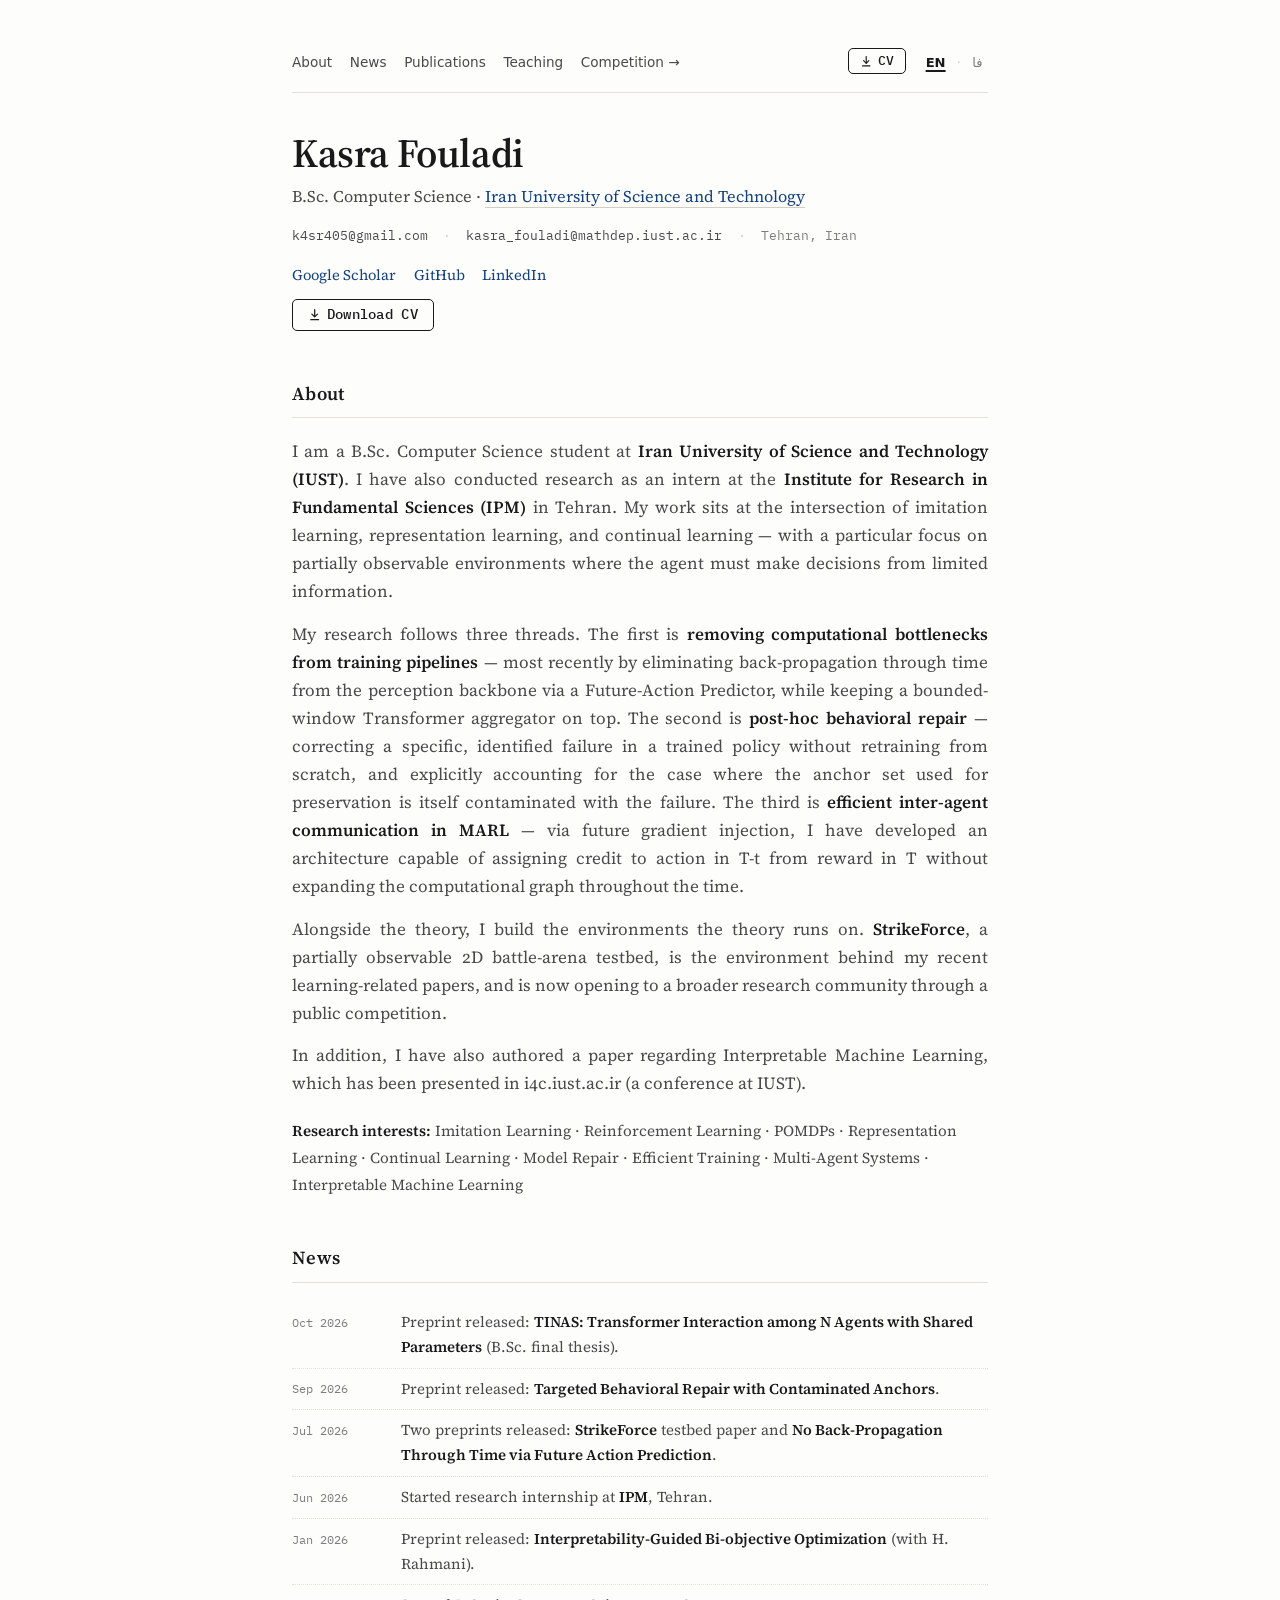
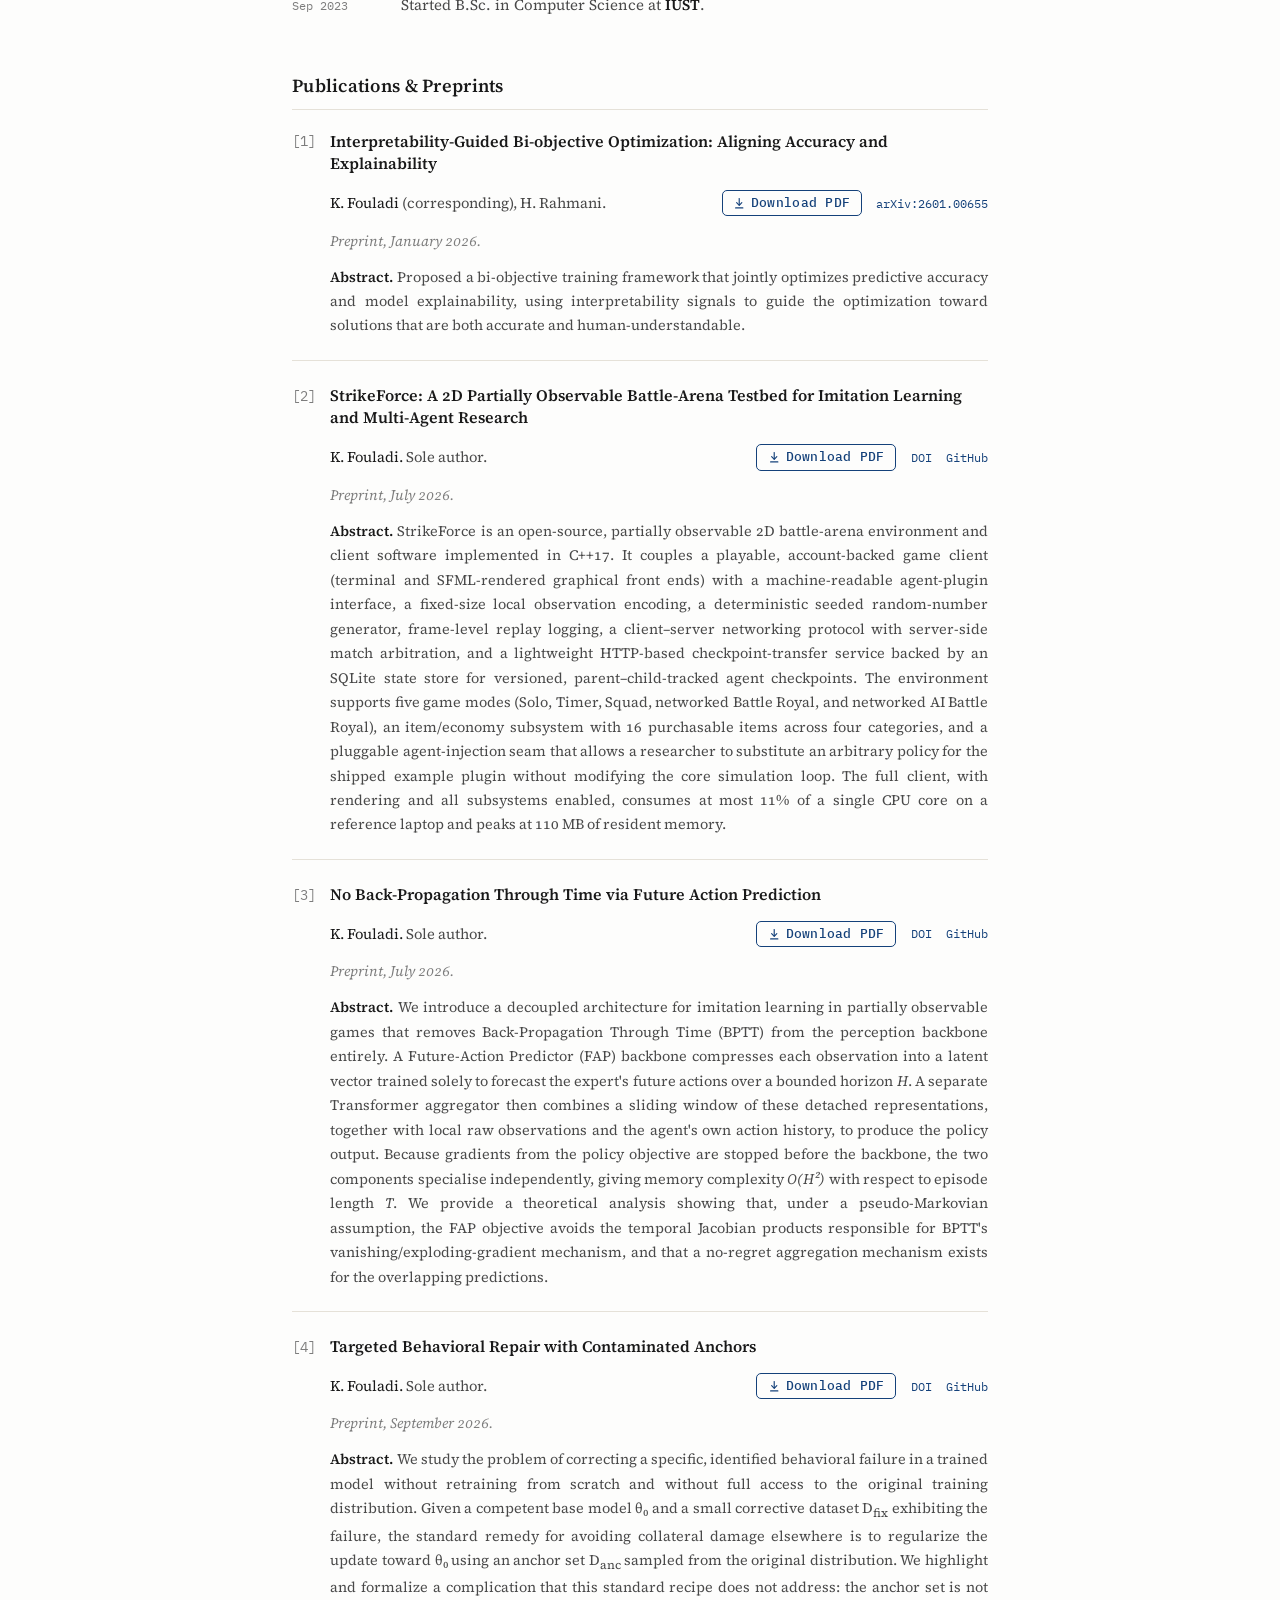
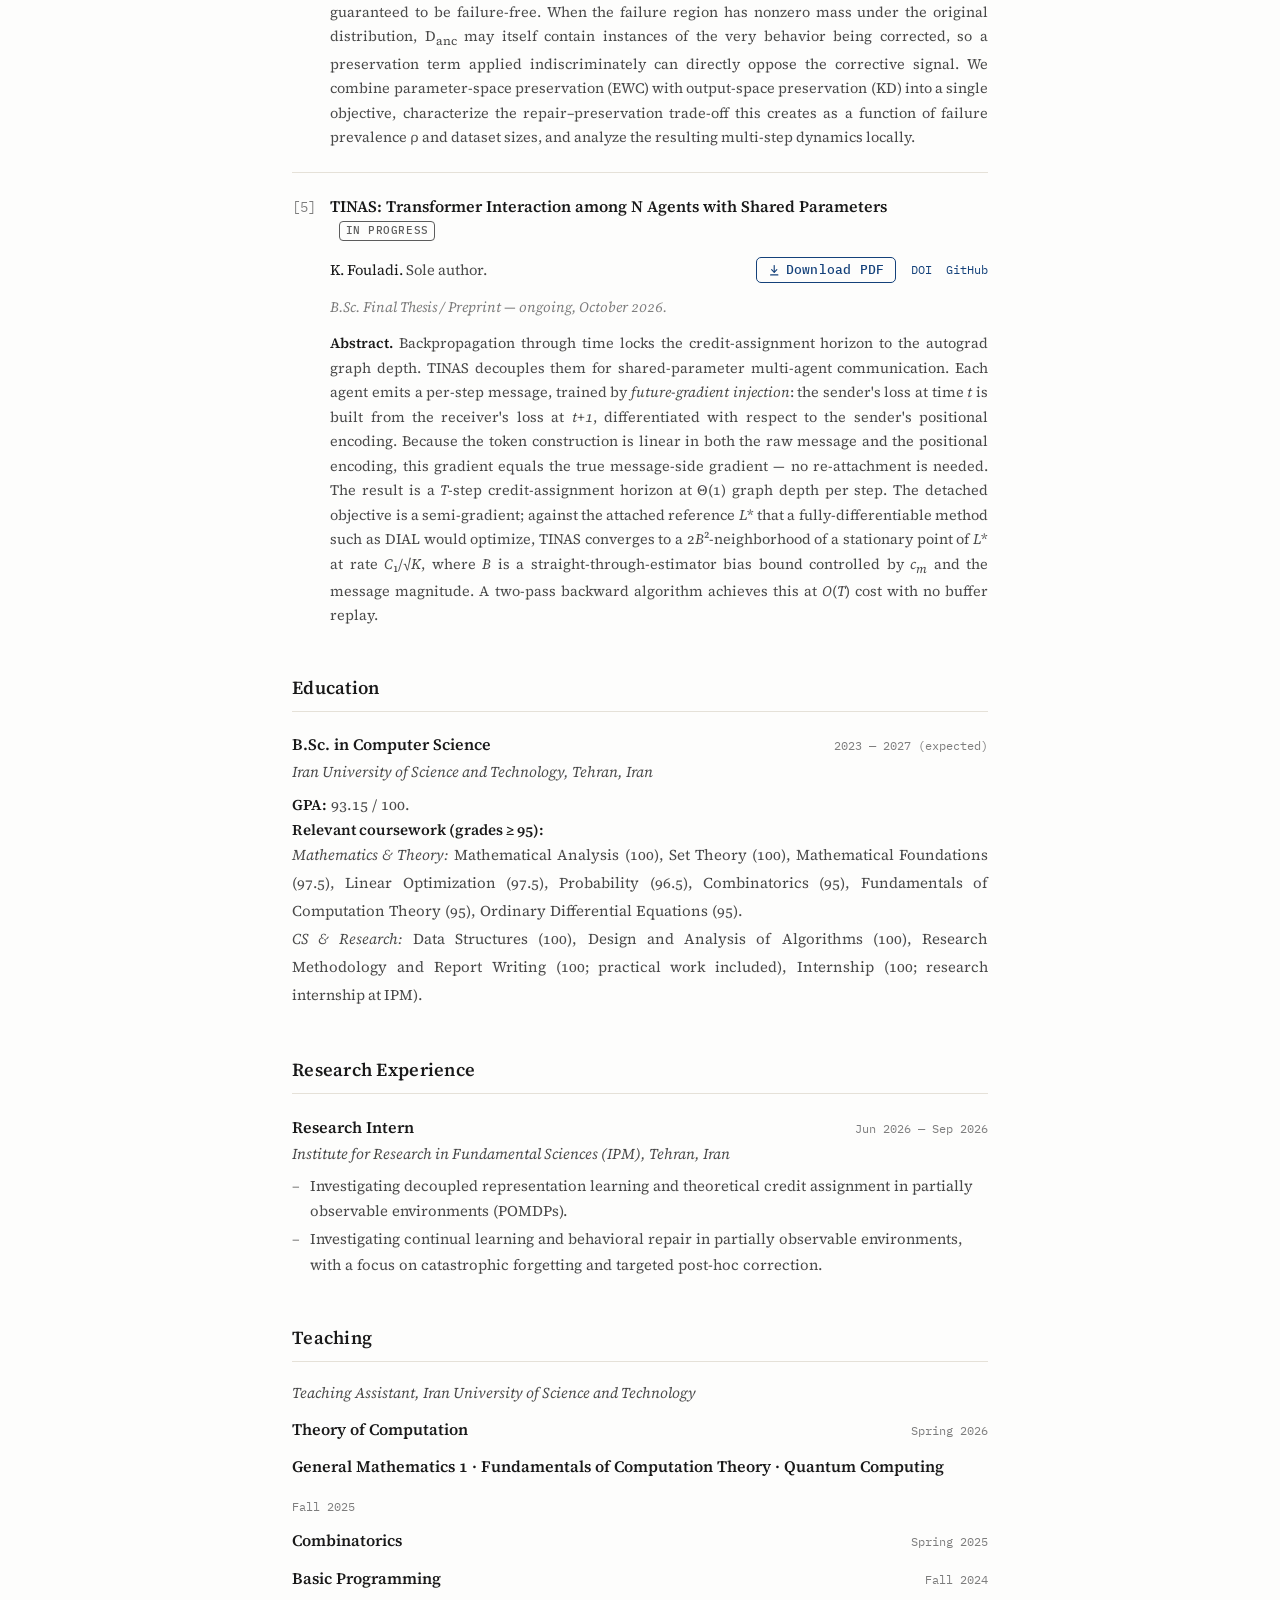
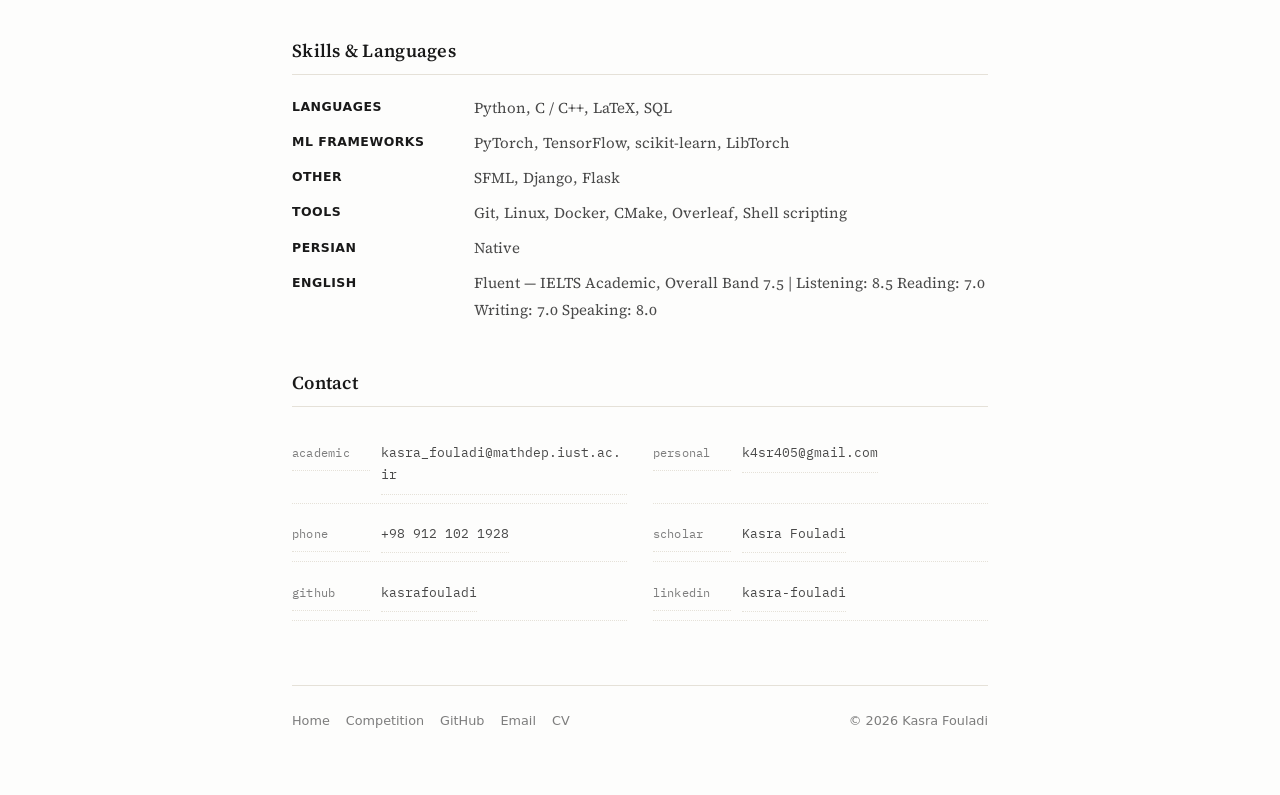
==== commit 8268dc3a: "ielts update" ====
--- a/index.html
+++ b/index.html
@@ -565,7 +565,7 @@
       <dt>Persian</dt>
       <dd>Native</dd>
       <dt>English</dt>
-      <dd>Fluent<!-- — IELTS Academic, Overall Band 7.0 --></dd>
+      <dd>Fluent — IELTS Academic, Overall Band 7.5 <mspace width="1em"/>|<mspace width="1em"/> Listening: 8.5 <mspace width="0.2778em"/> Reading: 7.0 <mspace width="0.2778em"/> Writing: 7.0 <mspace width="0.2778em"/> Speaking: 8.0</dd>
     </dl>
 
     <dl class="dl" data-lang-content="fa" dir="rtl" lang="fa">
@@ -580,7 +580,7 @@
       <dt>فارسی</dt>
       <dd>زبان مادری</dd>
       <dt>انگلیسی</dt>
-      <dd>مسلط<!-- — آیلتس آکادمیک، نمره‌ی کل ۷.۰ --></dd>
+      <dd> مسلط — آیلتس آکادمیک، نمره‌ی کل ۷.۵ <mspace width="1em"/>|<mspace width="1em"/> Listening: ۸.۵ <mspace width="0.2778em"/> Reading: ۷.۰ <mspace width="0.2778em"/> Writing: ۷.۰  <mspace width="0.2778em"/> Speaking: ۸.۰</dd>
     </dl>
   </section>
 
